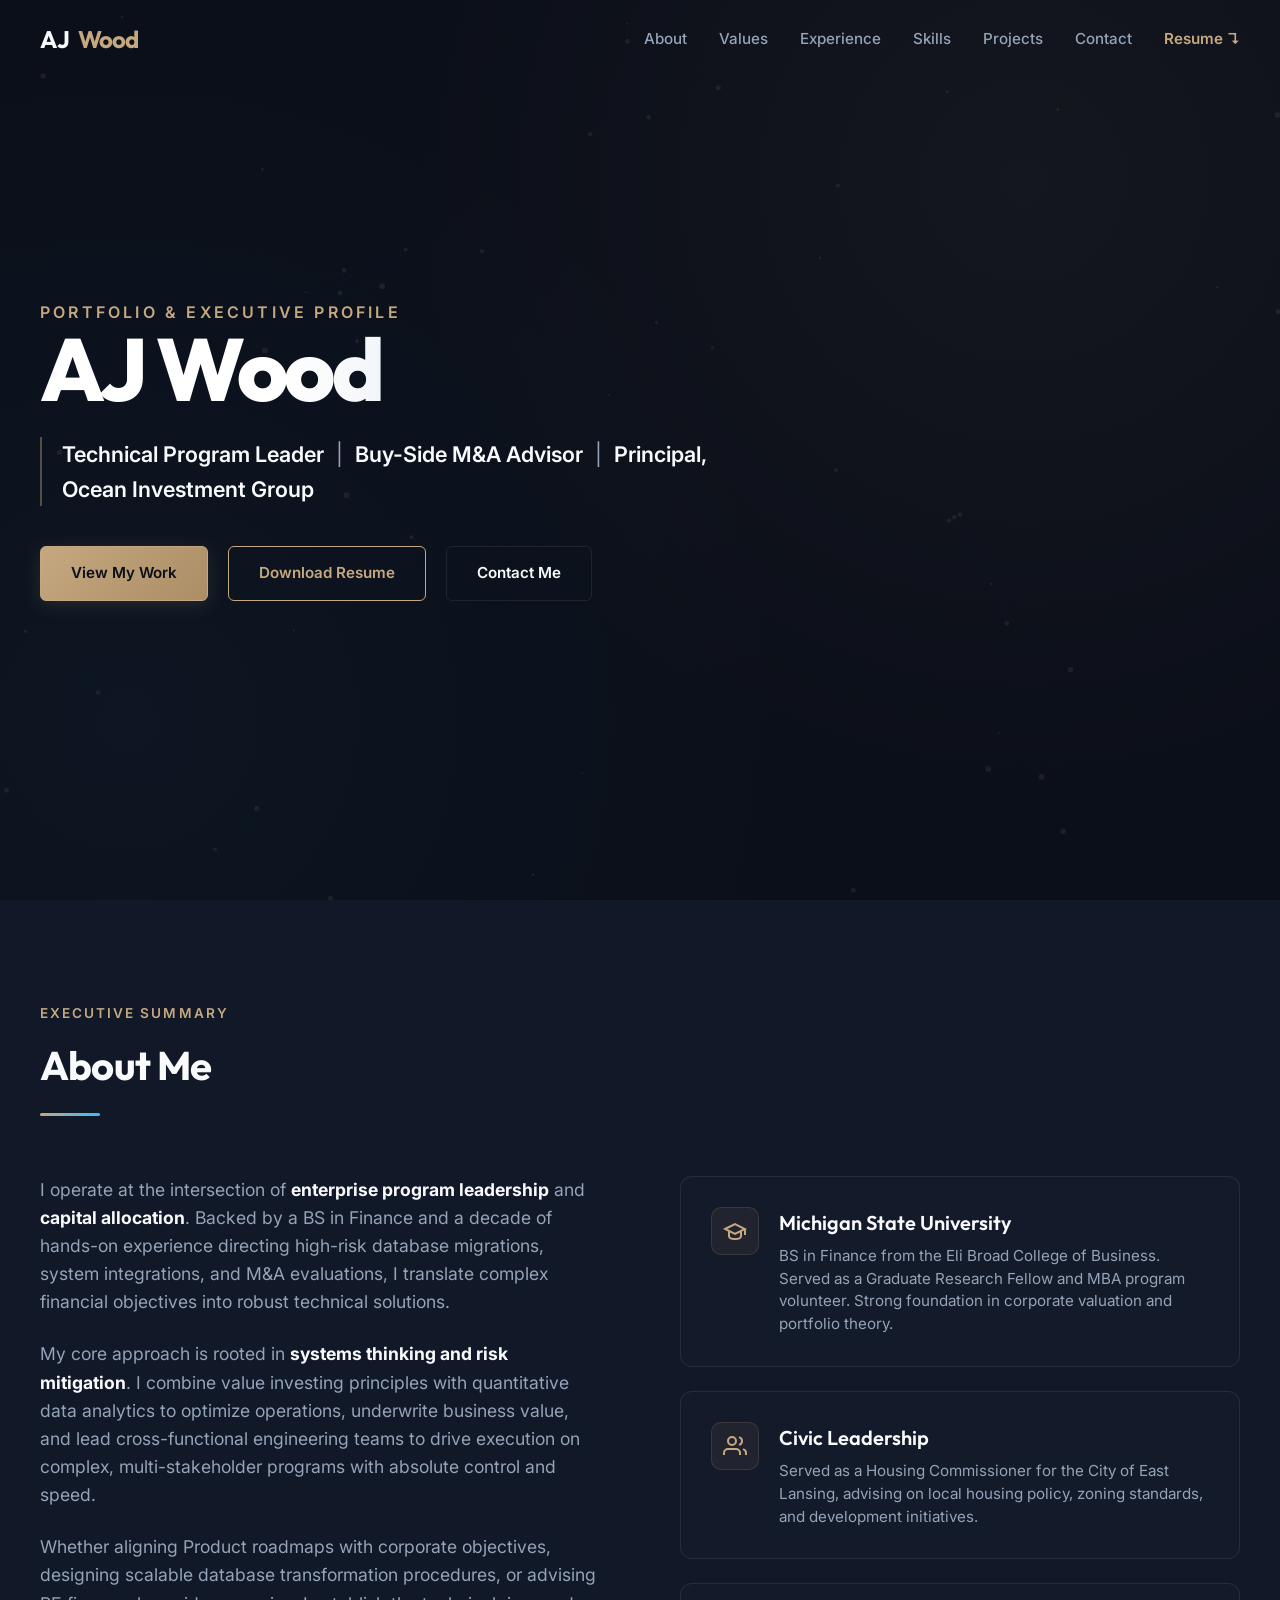
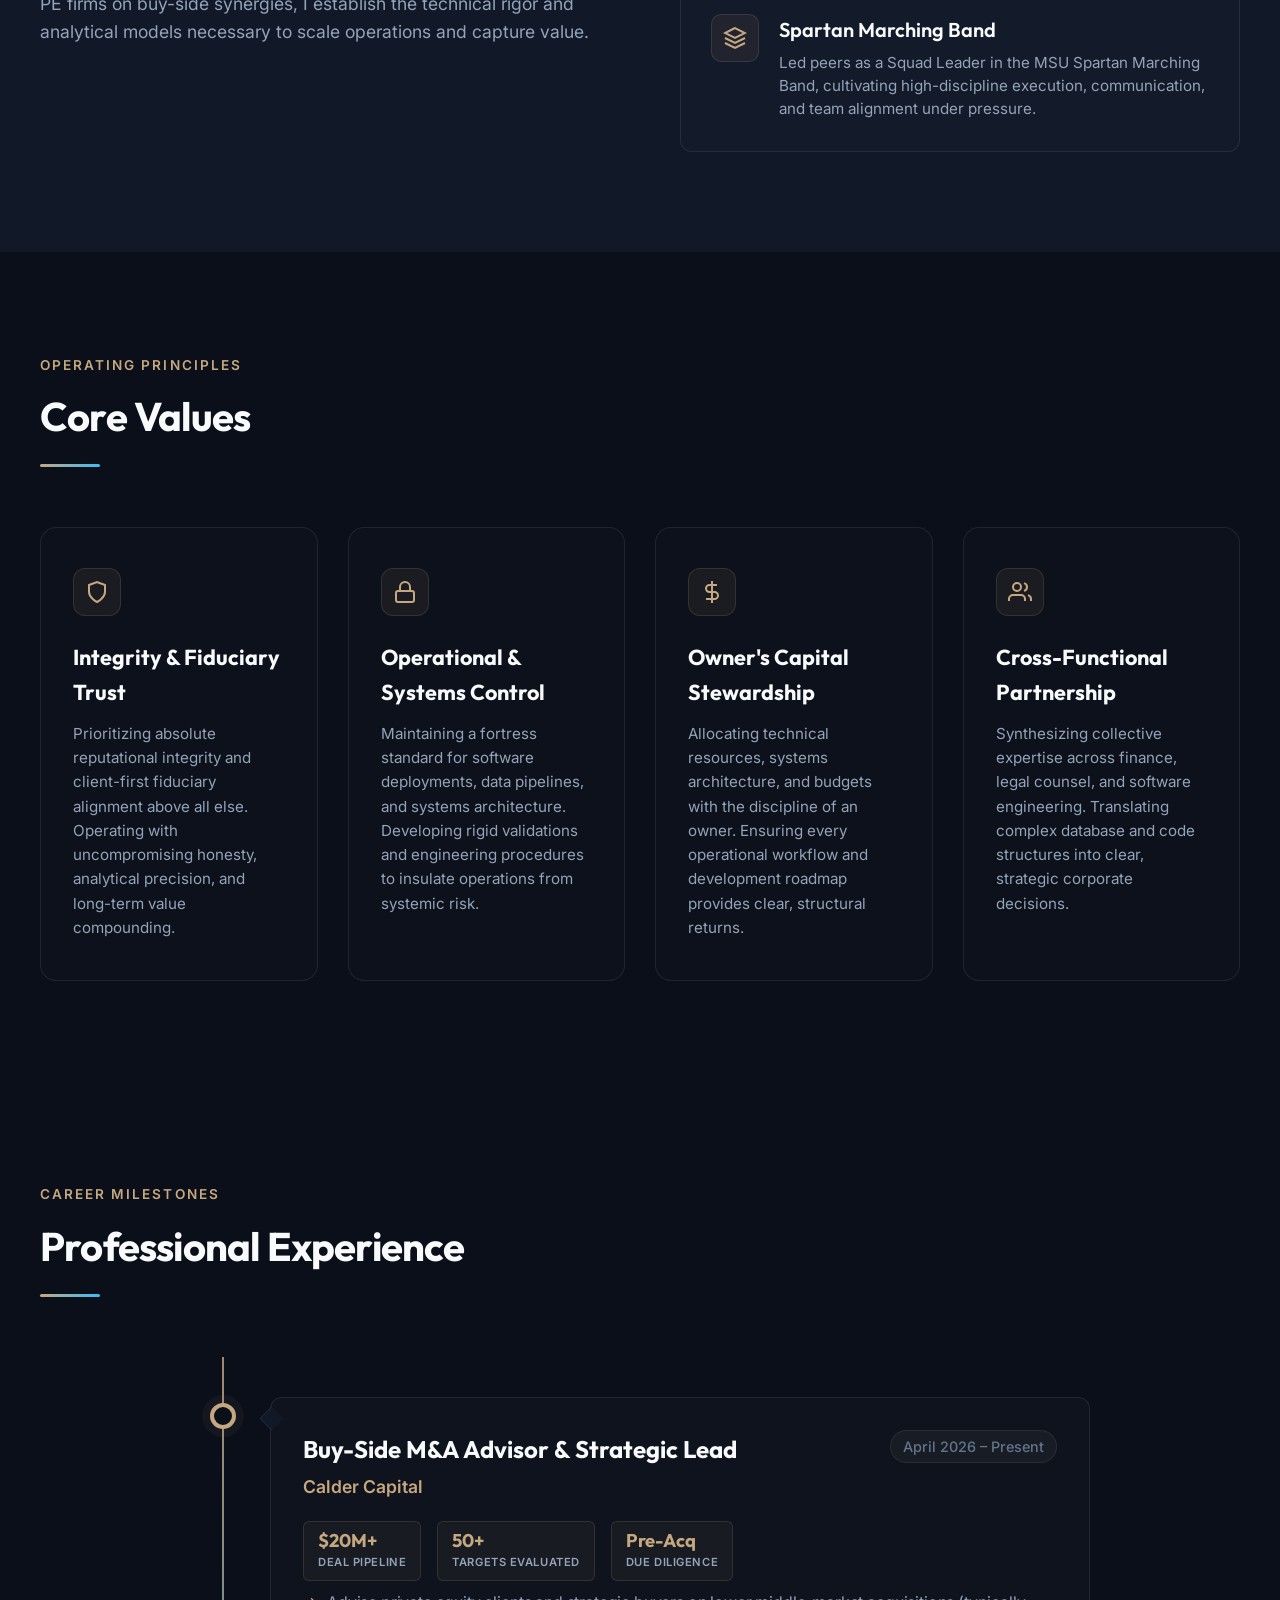
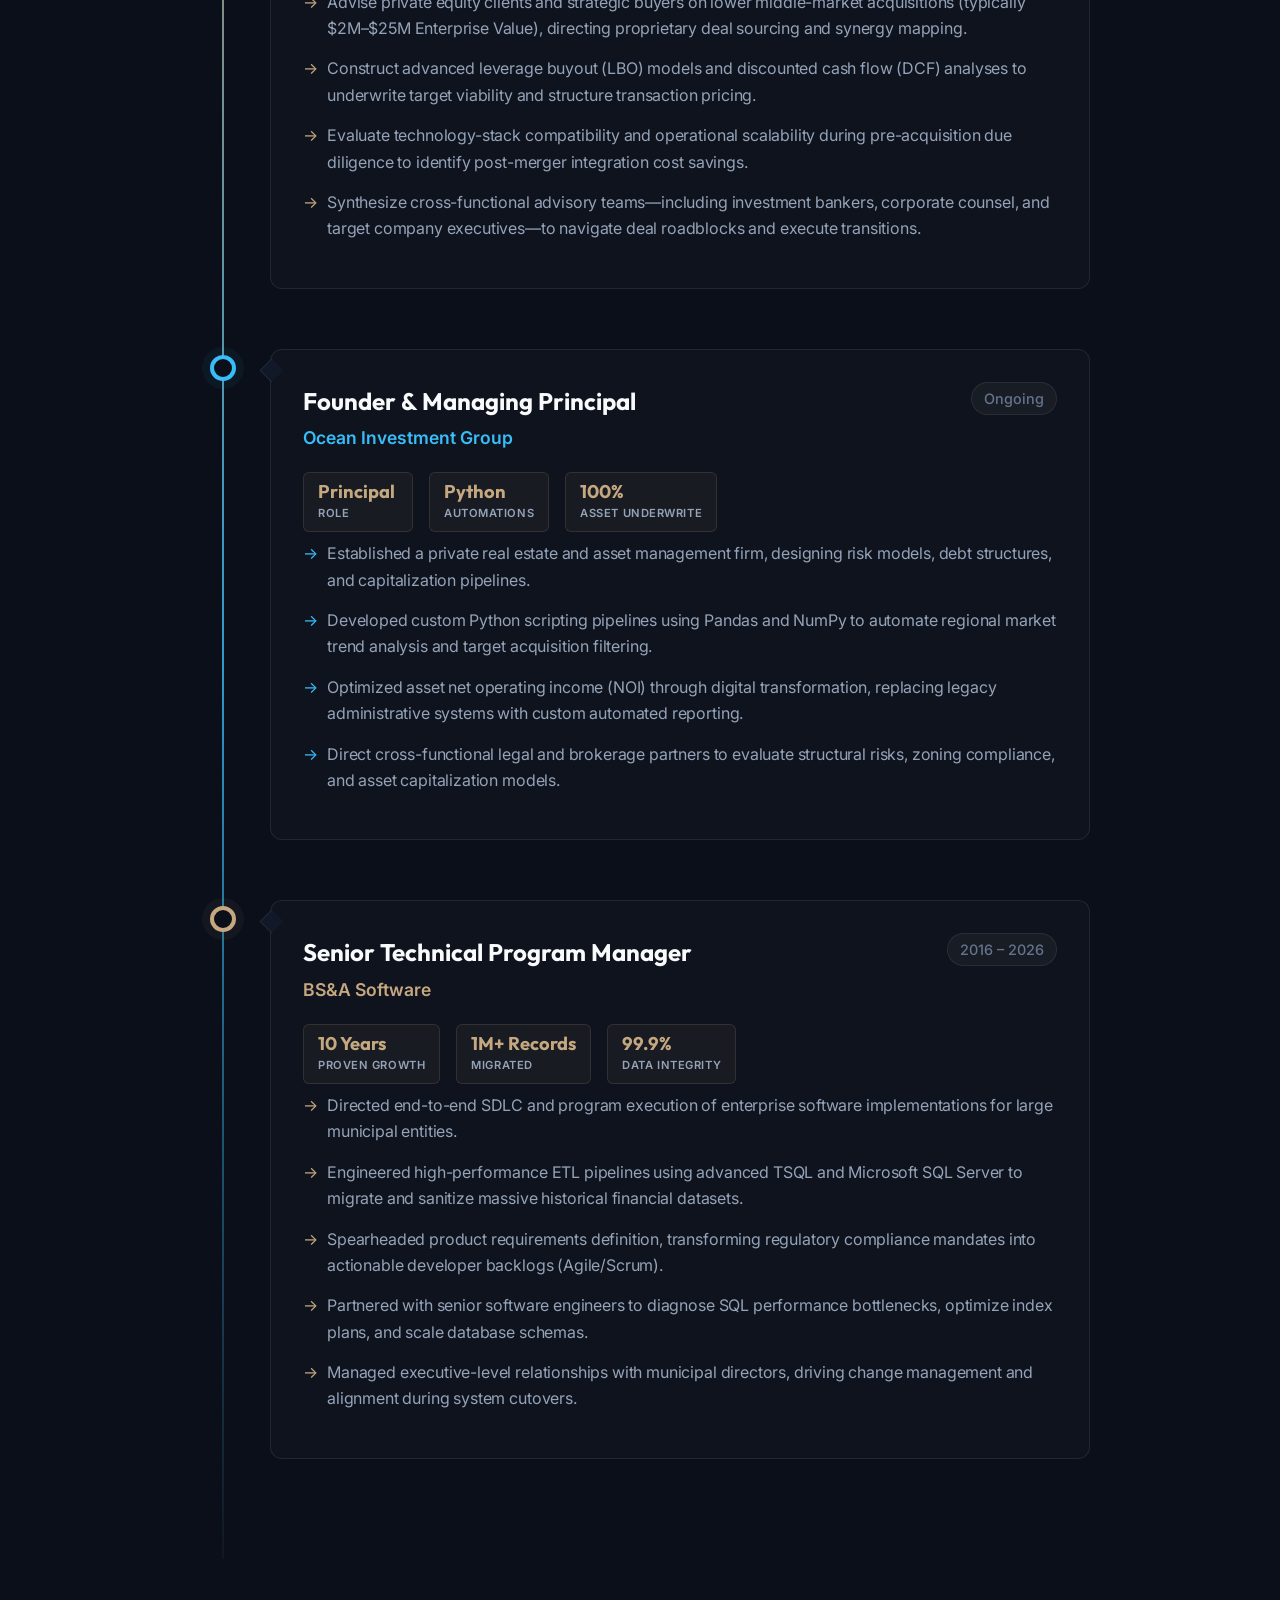
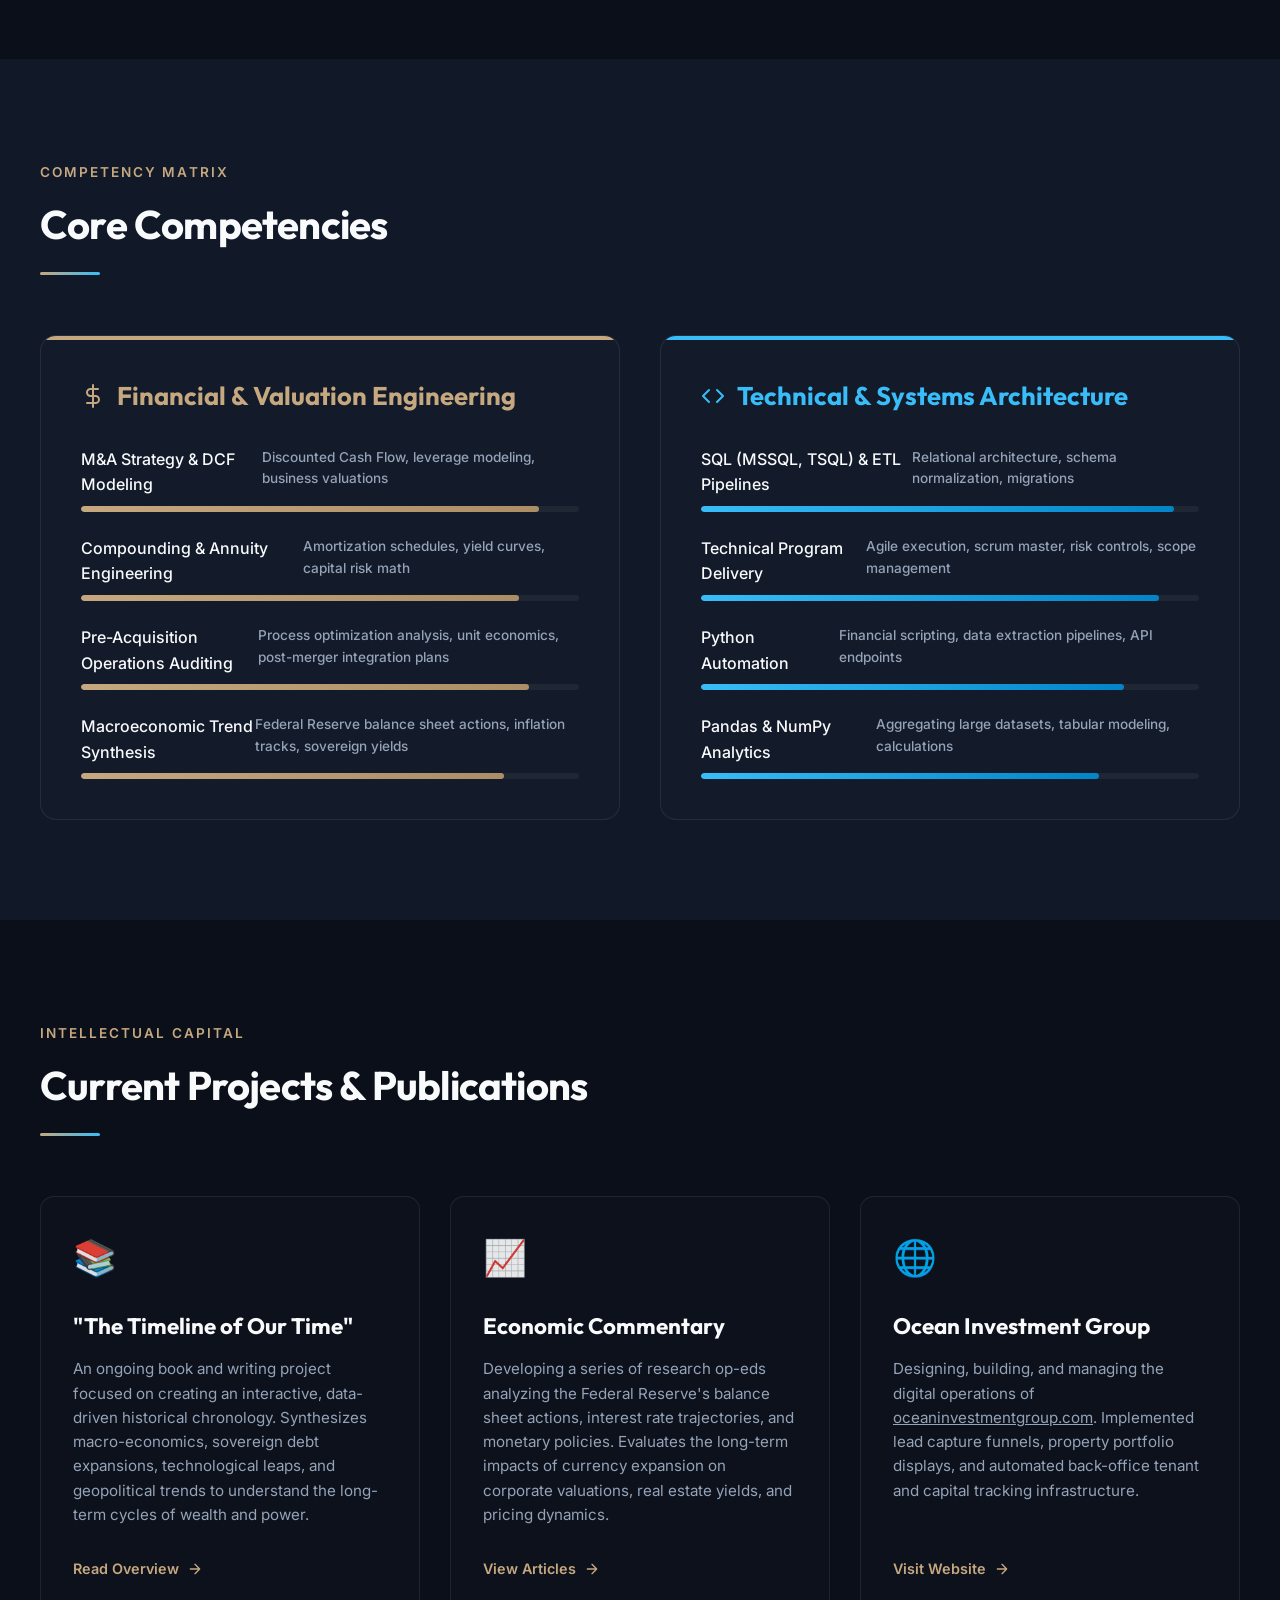
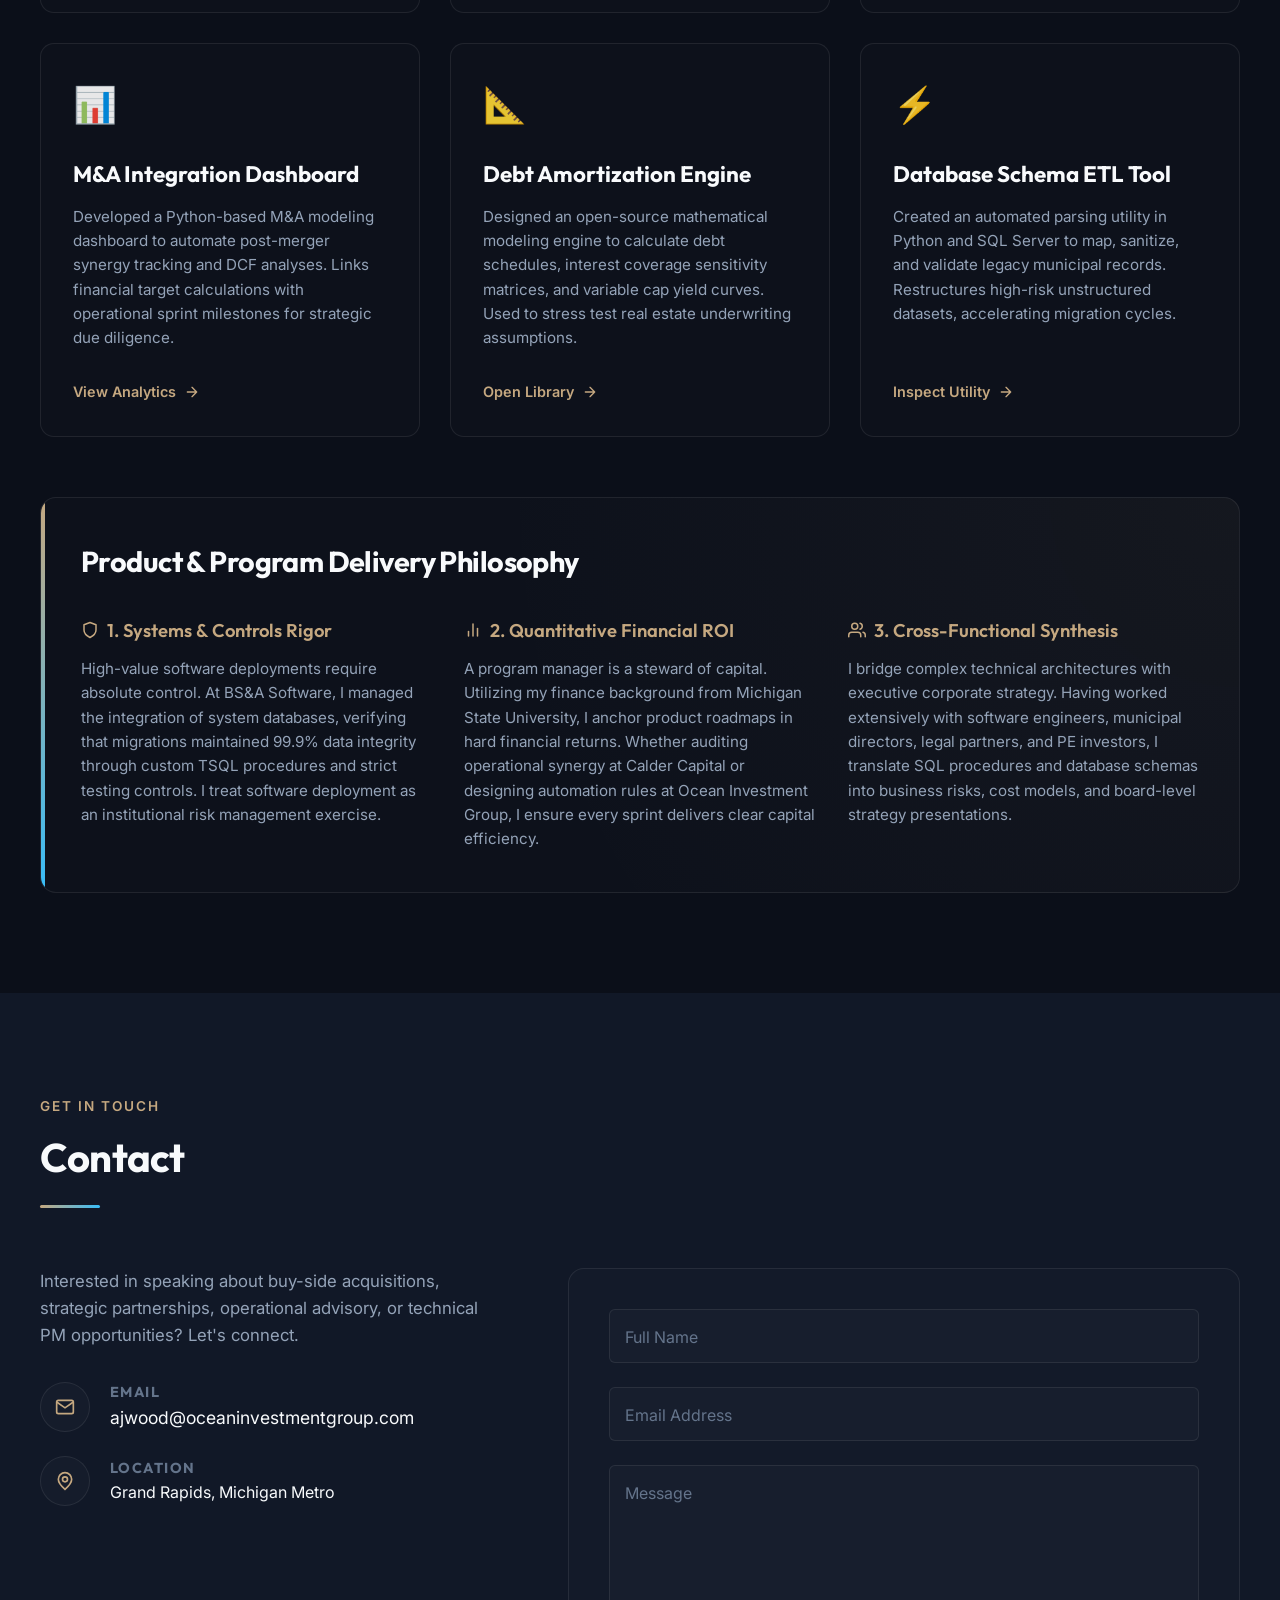
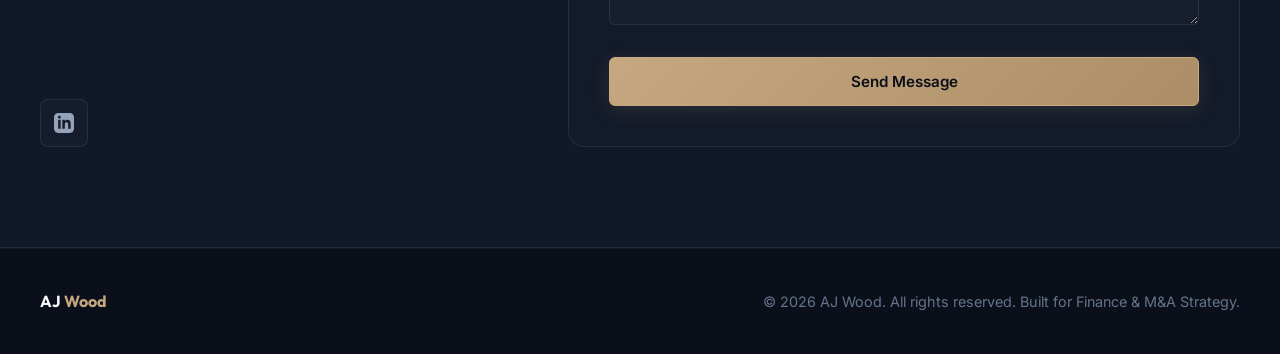
==== index.html @ 610c727d "Configure actual LinkedIn profile URL and experience details" ====
<!DOCTYPE html>
<html lang="en">
<head>
  <meta charset="UTF-8">
  <meta name="viewport" content="width=device-width, initial-scale=1.0">
  <meta name="description" content="AJ Wood - Buy-Side M&A Advisor, Principal at Ocean Investment Group, and Senior Technical Program Manager. Specializing in financial strategy, value investing, operational scaling, and technical implementation.">
  <meta name="keywords" content="AJ Wood, M&A Advisor, Calder Capital, Ocean Investment Group, BS&A Software, Senior Technical Program Manager, Finance, Python, SQL, Michigan State University, Eli Broad College of Business">
  <meta name="author" content="AJ Wood">
  <meta property="og:title" content="AJ Wood | M&A Advisor & Senior Technical Program Manager">
  <meta property="og:description" content="Portfolio of AJ Wood. Bridging the gap between financial strategy and technical implementation.">
  <meta property="og:type" content="website">
  
  <title>AJ Wood | M&A Advisor & Senior Technical Program Manager</title>
  
  <!-- Favicon -->
  <link rel="icon" href="assets/logo.png" type="image/png">
  
  <!-- CSS Stylesheet -->
  <link rel="stylesheet" href="styles.css">
</head>
<body>

  <!-- Sticky Header Navigation -->
  <header id="header">
    <a href="#hero" class="logo" id="nav-logo">AJ <span>Wood</span></a>
    
    <button class="mobile-nav-toggle" id="mobile-toggle" aria-label="Toggle navigation menu">
      <span class="hamburger"></span>
    </button>
    
    <nav id="nav-menu">
      <a href="#about" class="nav-link" id="link-about">About</a>
      <a href="#values" class="nav-link" id="link-values">Values</a>
      <a href="#experience" class="nav-link" id="link-experience">Experience</a>
      <a href="#skills" class="nav-link" id="link-skills">Skills</a>
      <a href="#projects" class="nav-link" id="link-projects">Projects</a>
      <a href="#contact" class="nav-link" id="link-contact">Contact</a>
      <a href="assets/AJ_Wood_Resume.pdf" download class="nav-link" id="link-resume" style="color: var(--color-accent); font-weight: 600;">Resume ↴</a>
    </nav>
  </header>

  <!-- Hero Section -->
  <section id="hero" class="hero">
    <div class="hero-canvas" id="particles-canvas-container">
      <canvas id="particles-canvas"></canvas>
    </div>
    
    <div class="container">
      <div class="hero-content">
        <span class="hero-pretitle">Portfolio & Executive Profile</span>
        <h1 class="hero-title">AJ Wood</h1>
        <p class="hero-subtitle">
          <span>Technical Program Leader</span> &nbsp;|&nbsp; 
          <span>Buy-Side M&A Advisor</span> &nbsp;|&nbsp; 
          <span>Principal, Ocean Investment Group</span>
        </p>
        <div class="hero-buttons">
          <a href="#experience" class="btn btn-primary" id="btn-hero-work">View My Work</a>
          <a href="assets/AJ_Wood_Resume.pdf" download class="btn btn-secondary" id="btn-hero-resume" style="border-color: var(--color-accent); color: var(--color-accent);">Download Resume</a>
          <a href="#contact" class="btn btn-secondary" id="btn-hero-contact">Contact Me</a>
        </div>
      </div>
    </div>
  </section>

  <!-- About Me Section -->
  <section id="about" class="about">
    <div class="container">
      <div class="section-header">
        <span class="section-tag">Executive Summary</span>
        <h2 class="section-title">About Me</h2>
      </div>
      
      <div class="about-grid">
        <div class="about-narrative">
          <p>
            I operate at the intersection of <strong>enterprise program leadership</strong> and <strong>capital allocation</strong>. Backed by a BS in Finance and a decade of hands-on experience directing high-risk database migrations, system integrations, and M&A evaluations, I translate complex financial objectives into robust technical solutions.
          </p>
          <p>
            My core approach is rooted in <strong>systems thinking and risk mitigation</strong>. I combine value investing principles with quantitative data analytics to optimize operations, underwrite business value, and lead cross-functional engineering teams to drive execution on complex, multi-stakeholder programs with absolute control and speed.
          </p>
          <p>
            Whether aligning Product roadmaps with corporate objectives, designing scalable database transformation procedures, or advising PE firms on buy-side synergies, I establish the technical rigor and analytical models necessary to scale operations and capture value.
          </p>
        </div>
        
        <div class="about-highlights">
          <!-- Highlight 1 -->
          <div class="highlight-card">
            <div class="highlight-icon">
              <svg xmlns="http://www.w3.org/2000/svg" viewBox="0 0 24 24" width="24" height="24" fill="none" stroke="currentColor" stroke-width="2"><path d="M22 10v6M2 10l10-5 10 5-10 5z"/><path d="M6 12v5c0 2 2.5 3 6 3s6-1 6-3v-5"/></svg>
            </div>
            <div class="highlight-info">
              <h3>Michigan State University</h3>
              <p>BS in Finance from the Eli Broad College of Business. Served as a Graduate Research Fellow and MBA program volunteer. Strong foundation in corporate valuation and portfolio theory.</p>
            </div>
          </div>
          
          <!-- Highlight 2 -->
          <div class="highlight-card">
            <div class="highlight-icon">
              <svg xmlns="http://www.w3.org/2000/svg" viewBox="0 0 24 24" width="24" height="24" fill="none" stroke="currentColor" stroke-width="2"><path d="M17 21v-2a4 4 0 0 0-4-4H5a4 4 0 0 0-4 4v2"/><circle cx="9" cy="7" r="4"/><path d="M23 21v-2a4 4 0 0 0-3-3.87"/><path d="M16 3.13a4 4 0 0 1 0 7.75"/></svg>
            </div>
            <div class="highlight-info">
              <h3>Civic Leadership</h3>
              <p>Served as a Housing Commissioner for the City of East Lansing, advising on local housing policy, zoning standards, and development initiatives.</p>
            </div>
          </div>
          
          <!-- Highlight 3 -->
          <div class="highlight-card">
            <div class="highlight-icon">
              <svg xmlns="http://www.w3.org/2000/svg" viewBox="0 0 24 24" width="24" height="24" fill="none" stroke="currentColor" stroke-width="2"><path d="M12 2L2 7l10 5 10-5-10-5zM2 17l10 5 10-5M2 12l10 5 10-5"/></svg>
            </div>
            <div class="highlight-info">
              <h3>Spartan Marching Band</h3>
              <p>Led peers as a Squad Leader in the MSU Spartan Marching Band, cultivating high-discipline execution, communication, and team alignment under pressure.</p>
            </div>
          </div>
        </div>
      </div>
    </div>
  </section>

  <!-- Core Values Section -->
  <section id="values" class="values">
    <div class="container">
      <div class="section-header">
        <span class="section-tag">Operating Principles</span>
        <h2 class="section-title">Core Values</h2>
      </div>
      
      <div class="values-grid-container">
        <!-- Value 1: Integrity & Fiduciary Trust -->
        <div class="value-card-large">
          <div class="value-icon">
            <svg xmlns="http://www.w3.org/2000/svg" viewBox="0 0 24 24" width="24" height="24" fill="none" stroke="currentColor" stroke-width="2"><path d="M12 22s8-4 8-10V5l-8-3-8 3v7c0 6 8 10 8 10z"/></svg>
          </div>
          <h3>Integrity & Fiduciary Trust</h3>
          <p>Prioritizing absolute reputational integrity and client-first fiduciary alignment above all else. Operating with uncompromising honesty, analytical precision, and long-term value compounding.</p>
        </div>
        
        <!-- Value 2: Operational & Systems Control -->
        <div class="value-card-large">
          <div class="value-icon">
            <svg xmlns="http://www.w3.org/2000/svg" viewBox="0 0 24 24" width="24" height="24" fill="none" stroke="currentColor" stroke-width="2"><rect x="3" y="11" width="18" height="11" rx="2" ry="2"/><path d="M7 11V7a5 5 0 0 1 10 0v4"/></svg>
          </div>
          <h3>Operational & Systems Control</h3>
          <p>Maintaining a fortress standard for software deployments, data pipelines, and systems architecture. Developing rigid validations and engineering procedures to insulate operations from systemic risk.</p>
        </div>
        
        <!-- Value 3: Owner's Capital Stewardship -->
        <div class="value-card-large">
          <div class="value-icon">
            <svg xmlns="http://www.w3.org/2000/svg" viewBox="0 0 24 24" width="24" height="24" fill="none" stroke="currentColor" stroke-width="2"><line x1="12" y1="1" x2="12" y2="23"></line><path d="M17 5H9.5a3.5 3.5 0 0 0 0 7h5a3.5 3.5 0 0 1 0 7H6"/></svg>
          </div>
          <h3>Owner's Capital Stewardship</h3>
          <p>Allocating technical resources, systems architecture, and budgets with the discipline of an owner. Ensuring every operational workflow and development roadmap provides clear, structural returns.</p>
        </div>
        
        <!-- Value 4: Cross-Functional Partnership -->
        <div class="value-card-large">
          <div class="value-icon">
            <svg xmlns="http://www.w3.org/2000/svg" viewBox="0 0 24 24" width="24" height="24" fill="none" stroke="currentColor" stroke-width="2"><path d="M17 21v-2a4 4 0 0 0-4-4H5a4 4 0 0 0-4 4v2"/><circle cx="9" cy="7" r="4"/><path d="M23 21v-2a4 4 0 0 0-3-3.87"/><path d="M16 3.13a4 4 0 0 1 0 7.75"/></svg>
          </div>
          <h3>Cross-Functional Partnership</h3>
          <p>Synthesizing collective expertise across finance, legal counsel, and software engineering. Translating complex database and code structures into clear, strategic corporate decisions.</p>
        </div>
      </div>
    </div>
  </section>

  <!-- Experience Section -->
  <section id="experience" class="experience">
    <div class="container">
      <div class="section-header">
        <span class="section-tag">Career Milestones</span>
        <h2 class="section-title">Professional Experience</h2>
      </div>
      
      <div class="timeline">
        <!-- Experience 1 -->
        <div class="timeline-item">
          <div class="timeline-marker"></div>
          <div class="timeline-content">
            <div class="timeline-header">
              <div>
                <h3 class="timeline-title">Buy-Side M&A Advisor & Strategic Lead</h3>
                <div class="timeline-company">Calder Capital</div>
              </div>
              <span class="timeline-date">April 2026 – Present</span>
            </div>
            <div class="timeline-body">
              <div class="kpi-container">
                <div class="kpi-badge">
                  <span class="kpi-val">$20M+</span>
                  <span class="kpi-lbl">Deal Pipeline</span>
                </div>
                <div class="kpi-badge">
                  <span class="kpi-val">50+</span>
                  <span class="kpi-lbl">Targets Evaluated</span>
                </div>
                <div class="kpi-badge">
                  <span class="kpi-val">Pre-Acq</span>
                  <span class="kpi-lbl">Due Diligence</span>
                </div>
              </div>
              <ul>
                <li>Advise private equity clients and strategic buyers on lower middle-market acquisitions (typically $2M–$25M Enterprise Value), directing proprietary deal sourcing and synergy mapping.</li>
                <li>Construct advanced leverage buyout (LBO) models and discounted cash flow (DCF) analyses to underwrite target viability and structure transaction pricing.</li>
                <li>Evaluate technology-stack compatibility and operational scalability during pre-acquisition due diligence to identify post-merger integration cost savings.</li>
                <li>Synthesize cross-functional advisory teams—including investment bankers, corporate counsel, and target company executives—to navigate deal roadblocks and execute transitions.</li>
              </ul>
            </div>
          </div>
        </div>
        
        <!-- Experience 2 -->
        <div class="timeline-item">
          <div class="timeline-marker"></div>
          <div class="timeline-content">
            <div class="timeline-header">
              <div>
                <h3 class="timeline-title">Founder & Managing Principal</h3>
                <div class="timeline-company">Ocean Investment Group</div>
              </div>
              <span class="timeline-date">Ongoing</span>
            </div>
            <div class="timeline-body">
              <div class="kpi-container">
                <div class="kpi-badge">
                  <span class="kpi-val">Principal</span>
                  <span class="kpi-lbl">Role</span>
                </div>
                <div class="kpi-badge">
                  <span class="kpi-val">Python</span>
                  <span class="kpi-lbl">Automations</span>
                </div>
                <div class="kpi-badge">
                  <span class="kpi-val">100%</span>
                  <span class="kpi-lbl">Asset Underwrite</span>
                </div>
              </div>
              <ul>
                <li>Established a private real estate and asset management firm, designing risk models, debt structures, and capitalization pipelines.</li>
                <li>Developed custom Python scripting pipelines using Pandas and NumPy to automate regional market trend analysis and target acquisition filtering.</li>
                <li>Optimized asset net operating income (NOI) through digital transformation, replacing legacy administrative systems with custom automated reporting.</li>
                <li>Direct cross-functional legal and brokerage partners to evaluate structural risks, zoning compliance, and asset capitalization models.</li>
              </ul>
            </div>
          </div>
        </div>
        
        <!-- Experience 3 -->
        <div class="timeline-item">
          <div class="timeline-marker"></div>
          <div class="timeline-content">
            <div class="timeline-header">
              <div>
                <h3 class="timeline-title">Senior Technical Program Manager</h3>
                <div class="timeline-company">BS&A Software</div>
              </div>
              <span class="timeline-date">2016 – 2026</span>
            </div>
            <div class="timeline-body">
              <div class="kpi-container">
                <div class="kpi-badge">
                  <span class="kpi-val">10 Years</span>
                  <span class="kpi-lbl">Proven Growth</span>
                </div>
                <div class="kpi-badge">
                  <span class="kpi-val">1M+ Records</span>
                  <span class="kpi-lbl">Migrated</span>
                </div>
                <div class="kpi-badge">
                  <span class="kpi-val">99.9%</span>
                  <span class="kpi-lbl">Data Integrity</span>
                </div>
              </div>
              <ul>
                <li>Directed end-to-end SDLC and program execution of enterprise software implementations for large municipal entities.</li>
                <li>Engineered high-performance ETL pipelines using advanced TSQL and Microsoft SQL Server to migrate and sanitize massive historical financial datasets.</li>
                <li>Spearheaded product requirements definition, transforming regulatory compliance mandates into actionable developer backlogs (Agile/Scrum).</li>
                <li>Partnered with senior software engineers to diagnose SQL performance bottlenecks, optimize index plans, and scale database schemas.</li>
                <li>Managed executive-level relationships with municipal directors, driving change management and alignment during system cutovers.</li>
              </ul>
            </div>
          </div>
        </div>
      </div>
    </div>
  </section>

  <!-- Skills Section -->
  <section id="skills" class="skills">
    <div class="container">
      <div class="section-header">
        <span class="section-tag">Competency Matrix</span>
        <h2 class="section-title">Core Competencies</h2>
      </div>
      
      <div class="skills-grid">
        <!-- Category 1: Financial & Valuation Engineering -->
        <div class="skills-category finance">
          <h3 class="skills-category-title">
            <svg xmlns="http://www.w3.org/2000/svg" width="24" height="24" viewBox="0 0 24 24" fill="none" stroke="currentColor" stroke-width="2" stroke-linecap="round" stroke-linejoin="round"><line x1="12" y1="1" x2="12" y2="23"></line><path d="M17 5H9.5a3.5 3.5 0 0 0 0 7h5a3.5 3.5 0 0 1 0 7H6"></path></svg>
            Financial & Valuation Engineering
          </h3>
          <div class="skills-list">
            <!-- Skill 1 -->
            <div class="skill-item">
              <div class="skill-info">
                <span class="skill-name">M&A Strategy & DCF Modeling</span>
                <span class="skill-desc">Discounted Cash Flow, leverage modeling, business valuations</span>
              </div>
              <div class="skill-progress-bg">
                <div class="skill-progress-bar" data-progress="92%"></div>
              </div>
            </div>
            <!-- Skill 2 -->
            <div class="skill-item">
              <div class="skill-info">
                <span class="skill-name">Compounding & Annuity Engineering</span>
                <span class="skill-desc">Amortization schedules, yield curves, capital risk math</span>
              </div>
              <div class="skill-progress-bg">
                <div class="skill-progress-bar" data-progress="88%"></div>
              </div>
            </div>
            <!-- Skill 3 -->
            <div class="skill-item">
              <div class="skill-info">
                <span class="skill-name">Pre-Acquisition Operations Auditing</span>
                <span class="skill-desc">Process optimization analysis, unit economics, post-merger integration plans</span>
              </div>
              <div class="skill-progress-bg">
                <div class="skill-progress-bar" data-progress="90%"></div>
              </div>
            </div>
            <!-- Skill 4 -->
            <div class="skill-item">
              <div class="skill-info">
                <span class="skill-name">Macroeconomic Trend Synthesis</span>
                <span class="skill-desc">Federal Reserve balance sheet actions, inflation tracks, sovereign yields</span>
              </div>
              <div class="skill-progress-bg">
                <div class="skill-progress-bar" data-progress="85%"></div>
              </div>
            </div>
          </div>
        </div>
        
        <!-- Category 2: Technical & Systems Architecture -->
        <div class="skills-category tech">
          <h3 class="skills-category-title">
            <svg xmlns="http://www.w3.org/2000/svg" width="24" height="24" viewBox="0 0 24 24" fill="none" stroke="currentColor" stroke-width="2" stroke-linecap="round" stroke-linejoin="round"><polyline points="16 18 22 12 16 6"></polyline><polyline points="8 6 2 12 8 18"></polyline></svg>
            Technical & Systems Architecture
          </h3>
          <div class="skills-list">
            <!-- Skill 1 -->
            <div class="skill-item">
              <div class="skill-info">
                <span class="skill-name">SQL (MSSQL, TSQL) & ETL Pipelines</span>
                <span class="skill-desc">Relational architecture, schema normalization, migrations</span>
              </div>
              <div class="skill-progress-bg">
                <div class="skill-progress-bar" data-progress="95%"></div>
              </div>
            </div>
            <!-- Skill 2 -->
            <div class="skill-item">
              <div class="skill-info">
                <span class="skill-name">Technical Program Delivery</span>
                <span class="skill-desc">Agile execution, scrum master, risk controls, scope management</span>
              </div>
              <div class="skill-progress-bg">
                <div class="skill-progress-bar" data-progress="92%"></div>
              </div>
            </div>
            <!-- Skill 3 -->
            <div class="skill-item">
              <div class="skill-info">
                <span class="skill-name">Python Automation</span>
                <span class="skill-desc">Financial scripting, data extraction pipelines, API endpoints</span>
              </div>
              <div class="skill-progress-bg">
                <div class="skill-progress-bar" data-progress="85%"></div>
              </div>
            </div>
            <!-- Skill 4 -->
            <div class="skill-item">
              <div class="skill-info">
                <span class="skill-name">Pandas & NumPy Analytics</span>
                <span class="skill-desc">Aggregating large datasets, tabular modeling, calculations</span>
              </div>
              <div class="skill-progress-bg">
                <div class="skill-progress-bar" data-progress="80%"></div>
              </div>
            </div>
          </div>
        </div>
      </div>
    </div>
  </section>

  <!-- Projects & Publications Section -->
  <section id="projects" class="projects">
    <div class="container">
      <div class="section-header">
        <span class="section-tag">Intellectual Capital</span>
        <h2 class="section-title">Current Projects & Publications</h2>
      </div>
      
      <div class="projects-grid">
        <!-- Project 1 -->
        <div class="project-card">
          <div class="project-top">
            <span class="project-icon">📚</span>
            <h3 class="project-title">"The Timeline of Our Time"</h3>
            <p class="project-desc">
              An ongoing book and writing project focused on creating an interactive, data-driven historical chronology. Synthesizes macro-economics, sovereign debt expansions, technological leaps, and geopolitical trends to understand the long-term cycles of wealth and power.
            </p>
          </div>
          <a href="#" class="project-link" id="link-project-timeline">
            Read Overview 
            <svg xmlns="http://www.w3.org/2000/svg" viewBox="0 0 24 24"><path d="M5 12h14M12 5l7 7-7 7" stroke="currentColor" stroke-width="2" stroke-linecap="round" stroke-linejoin="round" fill="none"/></svg>
          </a>
        </div>
        
        <!-- Project 2 -->
        <div class="project-card">
          <div class="project-top">
            <span class="project-icon">📈</span>
            <h3 class="project-title">Economic Commentary</h3>
            <p class="project-desc">
              Developing a series of research op-eds analyzing the Federal Reserve's balance sheet actions, interest rate trajectories, and monetary policies. Evaluates the long-term impacts of currency expansion on corporate valuations, real estate yields, and pricing dynamics.
            </p>
          </div>
          <a href="#" class="project-link" id="link-project-economics">
            View Articles 
            <svg xmlns="http://www.w3.org/2000/svg" viewBox="0 0 24 24"><path d="M5 12h14M12 5l7 7-7 7" stroke="currentColor" stroke-width="2" stroke-linecap="round" stroke-linejoin="round" fill="none"/></svg>
          </a>
        </div>
        
        <!-- Project 3 -->
        <div class="project-card">
          <div class="project-top">
            <span class="project-icon">🌐</span>
            <h3 class="project-title">Ocean Investment Group</h3>
            <p class="project-desc">
              Designing, building, and managing the digital operations of <a href="https://oceaninvestmentgroup.com" target="_blank" style="color: inherit; text-decoration: underline;">oceaninvestmentgroup.com</a>. Implemented lead capture funnels, property portfolio displays, and automated back-office tenant and capital tracking infrastructure.
            </p>
          </div>
          <a href="https://oceaninvestmentgroup.com" target="_blank" class="project-link" id="link-project-ocean">
            Visit Website 
            <svg xmlns="http://www.w3.org/2000/svg" viewBox="0 0 24 24"><path d="M5 12h14M12 5l7 7-7 7" stroke="currentColor" stroke-width="2" stroke-linecap="round" stroke-linejoin="round" fill="none"/></svg>
          </a>
        </div>

        <!-- Project 4 -->
        <div class="project-card">
          <div class="project-top">
            <span class="project-icon">📊</span>
            <h3 class="project-title">M&A Integration Dashboard</h3>
            <p class="project-desc">
              Developed a Python-based M&A modeling dashboard to automate post-merger synergy tracking and DCF analyses. Links financial target calculations with operational sprint milestones for strategic due diligence.
            </p>
          </div>
          <a href="#" class="project-link" id="link-project-dashboard">
            View Analytics
            <svg xmlns="http://www.w3.org/2000/svg" viewBox="0 0 24 24"><path d="M5 12h14M12 5l7 7-7 7" stroke="currentColor" stroke-width="2" stroke-linecap="round" stroke-linejoin="round" fill="none"/></svg>
          </a>
        </div>
        
        <!-- Project 5 -->
        <div class="project-card">
          <div class="project-top">
            <span class="project-icon">📐</span>
            <h3 class="project-title">Debt Amortization Engine</h3>
            <p class="project-desc">
              Designed an open-source mathematical modeling engine to calculate debt schedules, interest coverage sensitivity matrices, and variable cap yield curves. Used to stress test real estate underwriting assumptions.
            </p>
          </div>
          <a href="#" class="project-link" id="link-project-amortization">
            Open Library
            <svg xmlns="http://www.w3.org/2000/svg" viewBox="0 0 24 24"><path d="M5 12h14M12 5l7 7-7 7" stroke="currentColor" stroke-width="2" stroke-linecap="round" stroke-linejoin="round" fill="none"/></svg>
          </a>
        </div>
        
        <!-- Project 6 -->
        <div class="project-card">
          <div class="project-top">
            <span class="project-icon">⚡</span>
            <h3 class="project-title">Database Schema ETL Tool</h3>
            <p class="project-desc">
              Created an automated parsing utility in Python and SQL Server to map, sanitize, and validate legacy municipal records. Restructures high-risk unstructured datasets, accelerating migration cycles.
            </p>
          </div>
          <a href="#" class="project-link" id="link-project-etl">
            Inspect Utility
            <svg xmlns="http://www.w3.org/2000/svg" viewBox="0 0 24 24"><path d="M5 12h14M12 5l7 7-7 7" stroke="currentColor" stroke-width="2" stroke-linecap="round" stroke-linejoin="round" fill="none"/></svg>
          </a>
        </div>
      </div>
      
      <!-- Product & Program Delivery Philosophy Card -->
      <div class="philosophy-card">
        <h3 class="philosophy-title">Product & Program Delivery Philosophy</h3>
        <div class="philosophy-grid">
          <!-- Item 1 -->
          <div class="philosophy-item">
            <h4>
              <svg xmlns="http://www.w3.org/2000/svg" width="18" height="18" viewBox="0 0 24 24" fill="none" stroke="currentColor" stroke-width="2" stroke-linecap="round" stroke-linejoin="round"><path d="M12 22s8-4 8-10V5l-8-3-8 3v7c0 6 8 10 8 10z"/></svg>
              1. Systems & Controls Rigor
            </h4>
            <p>
              High-value software deployments require absolute control. At BS&A Software, I managed the integration of system databases, verifying that migrations maintained 99.9% data integrity through custom TSQL procedures and strict testing controls. I treat software deployment as an institutional risk management exercise.
            </p>
          </div>
          <!-- Item 2 -->
          <div class="philosophy-item">
            <h4>
              <svg xmlns="http://www.w3.org/2000/svg" width="18" height="18" viewBox="0 0 24 24" fill="none" stroke="currentColor" stroke-width="2" stroke-linecap="round" stroke-linejoin="round"><line x1="18" y1="20" x2="18" y2="10"></line><line x1="12" y1="20" x2="12" y2="4"></line><line x1="6" y1="20" x2="6" y2="14"></line></svg>
              2. Quantitative Financial ROI
            </h4>
            <p>
              A program manager is a steward of capital. Utilizing my finance background from Michigan State University, I anchor product roadmaps in hard financial returns. Whether auditing operational synergy at Calder Capital or designing automation rules at Ocean Investment Group, I ensure every sprint delivers clear capital efficiency.
            </p>
          </div>
          <!-- Item 3 -->
          <div class="philosophy-item">
            <h4>
              <svg xmlns="http://www.w3.org/2000/svg" width="18" height="18" viewBox="0 0 24 24" fill="none" stroke="currentColor" stroke-width="2" stroke-linecap="round" stroke-linejoin="round"><path d="M17 21v-2a4 4 0 0 0-4-4H5a4 4 0 0 0-4 4v2"/><circle cx="9" cy="7" r="4"/><path d="M23 21v-2a4 4 0 0 0-3-3.87"/><path d="M16 3.13a4 4 0 0 1 0 7.75"/></svg>
              3. Cross-Functional Synthesis
            </h4>
            <p>
              I bridge complex technical architectures with executive corporate strategy. Having worked extensively with software engineers, municipal directors, legal partners, and PE investors, I translate SQL procedures and database schemas into business risks, cost models, and board-level strategy presentations.
            </p>
          </div>
        </div>
      </div>
    </div>
  </section>

  <!-- Contact Section -->
  <section id="contact" class="contact">
    <div class="container">
      <div class="section-header">
        <span class="section-tag">Get in Touch</span>
        <h2 class="section-title">Contact</h2>
      </div>
      
      <div class="contact-grid">
        <div class="contact-info">
          <div class="contact-details">
            <p class="contact-text">
              Interested in speaking about buy-side acquisitions, strategic partnerships, operational advisory, or technical PM opportunities? Let's connect.
            </p>
            
            <!-- Email -->
            <div class="contact-item">
              <div class="contact-item-icon">
                <svg xmlns="http://www.w3.org/2000/svg" viewBox="0 0 24 24" width="20" height="20" fill="none" stroke="currentColor" stroke-width="2"><path d="M4 4h16c1.1 0 2 .9 2 2v12c0 1.1-.9 2-2 2H4c-1.1 0-2-.9-2-2V6c0-1.1.9-2 2-2z"/><path d="M22 6l-10 7L2 6"/></svg>
              </div>
              <div class="contact-item-details">
                <h4>Email</h4>
                <a href="mailto:ajwood@oceaninvestmentgroup.com" id="contact-email">ajwood@oceaninvestmentgroup.com</a>
              </div>
            </div>
            
            <!-- Location -->
            <div class="contact-item">
              <div class="contact-item-icon">
                <svg xmlns="http://www.w3.org/2000/svg" viewBox="0 0 24 24" width="20" height="20" fill="none" stroke="currentColor" stroke-width="2"><path d="M12 2a8 8 0 0 0-8 8c0 5.25 8 12 8 12s8-6.75 8-12a8 8 0 0 0-8-8z"/><circle cx="12" cy="10" r="3"/></svg>
              </div>
              <div class="contact-item-details">
                <h4>Location</h4>
                <span>Grand Rapids, Michigan Metro</span>
              </div>
            </div>
          </div>
          
          <div class="contact-socials">
            <a href="https://www.linkedin.com/in/ajwood-/" target="_blank" class="social-btn" aria-label="LinkedIn Profile" id="link-linkedin">
              <svg xmlns="http://www.w3.org/2000/svg" viewBox="0 0 24 24"><path d="M19 0h-14c-2.761 0-5 2.239-5 5v14c0 2.761 2.239 5 5 5h14c2.762 0 5-2.239 5-5v-14c0-2.761-2.238-5-5-5zm-11 19h-3v-11h3v11zm-1.5-12.268c-.966 0-1.75-.779-1.75-1.75s.784-1.75 1.75-1.75 1.75.779 1.75 1.75-.784 1.75-1.75 1.75zm13.5 12.268h-3v-5.604c0-3.368-4-3.113-4 0v5.604h-3v-11h3v1.765c1.396-2.586 7-2.777 7 2.476v6.759z"/></svg>
            </a>
          </div>
        </div>
        
        <div class="contact-form-container">
          <form id="contact-form" action="#" method="POST" novalidate>
            <div class="form-group">
              <input type="text" id="form-name" name="name" class="form-input" placeholder=" " required>
              <label for="form-name" class="form-label">Full Name</label>
            </div>
            
            <div class="form-group">
              <input type="email" id="form-email" name="email" class="form-input" placeholder=" " required>
              <label for="form-email" class="form-label">Email Address</label>
            </div>
            
            <div class="form-group">
              <textarea id="form-message" name="message" class="form-textarea" placeholder=" " required></textarea>
              <label for="form-message" class="form-label">Message</label>
            </div>
            
            <button type="submit" class="btn btn-primary" style="width: 100%;" id="btn-submit">Send Message</button>
            <div id="form-feedback" class="form-status"></div>
          </form>
        </div>
      </div>
    </div>
  </section>

  <!-- Footer -->
  <footer>
    <div class="footer-content">
      <a href="#hero" class="footer-logo" id="footer-logo-link">AJ <span>Wood</span></a>
      <p class="footer-text">&copy; 2026 AJ Wood. All rights reserved. Built for Finance & M&A Strategy.</p>
    </div>
  </footer>

  <!-- Interactive Project Modal -->
  <div id="project-modal" class="modal">
    <div class="modal-content">
      <button class="modal-close" id="modal-close-btn" aria-label="Close modal">&times;</button>
      <div id="modal-body-content">
        <!-- Content injected dynamically via JS -->
      </div>
    </div>
  </div>

  <!-- JavaScript -->
  <script src="script.js"></script>
</body>
</html>
---- styles.css ----
/* 
  AJ Wood Portfolio CSS
  Theme: Professional, Structured, and Tech-Forward Minimalist
  Colors: Deep Navy, Crisp White, Slate Grey, and Premium Gold/Blue Accents
*/

@import url('https://fonts.googleapis.com/css2?family=Inter:wght@300;400;500;600;700&family=Outfit:wght@400;500;600;700;800&display=swap');

:root {
  /* Colors */
  --bg-primary: #0b0f19;
  --bg-secondary: #111827;
  --bg-tertiary: #1f2937;
  
  --color-accent: #c5a880; /* Premium Champagne Gold */
  --color-accent-rgb: 197, 168, 128;
  --color-accent-hover: #dfcbb5;
  
  --color-tech: #38bdf8; /* Tech Light Blue */
  --color-tech-rgb: 56, 189, 248;
  
  --text-primary: #f8fafc;
  --text-secondary: #94a3b8;
  --text-muted: #64748b;
  
  --border-color: rgba(255, 255, 255, 0.08);
  --border-focus: rgba(197, 168, 128, 0.4);
  
  /* Layout & Animation variables */
  --header-height: 80px;
  --transition-fast: 0.2s ease;
  --transition-normal: 0.3s cubic-bezier(0.4, 0, 0.2, 1);
  --transition-slow: 0.6s cubic-bezier(0.4, 0, 0.2, 1);
  --max-width: 1200px;
  --font-sans: 'Inter', sans-serif;
  --font-display: 'Outfit', sans-serif;
}

/* Base Styles */
* {
  box-sizing: border-box;
  margin: 0;
  padding: 0;
}

html {
  scroll-behavior: smooth;
  scroll-padding-top: var(--header-height);
  background-color: var(--bg-primary);
  color: var(--text-primary);
  font-family: var(--font-sans);
  -webkit-font-smoothing: antialiased;
}

body {
  overflow-x: hidden;
  background-color: var(--bg-primary);
  line-height: 1.6;
}

/* Custom Scrollbar */
::-webkit-scrollbar {
  width: 10px;
}

::-webkit-scrollbar-track {
  background: var(--bg-primary);
}

::-webkit-scrollbar-thumb {
  background: var(--bg-tertiary);
  border-radius: 5px;
  border: 2px solid var(--bg-primary);
}

::-webkit-scrollbar-thumb:hover {
  background: var(--color-accent);
}

/* Layout Utilities */
section {
  padding: 100px 24px;
  display: flex;
  justify-content: center;
  align-items: center;
  position: relative;
}

.container {
  width: 100%;
  max-width: var(--max-width);
  margin: 0 auto;
}

.section-header {
  margin-bottom: 60px;
  position: relative;
}

.section-tag {
  font-family: var(--font-sans);
  font-size: 0.85rem;
  font-weight: 600;
  text-transform: uppercase;
  letter-spacing: 0.15em;
  color: var(--color-accent);
  margin-bottom: 8px;
  display: inline-block;
}

.section-title {
  font-family: var(--font-display);
  font-size: 2.5rem;
  font-weight: 700;
  letter-spacing: -0.02em;
  color: var(--text-primary);
}

.section-title::after {
  content: '';
  display: block;
  width: 60px;
  height: 3px;
  background: linear-gradient(90deg, var(--color-accent), var(--color-tech));
  margin-top: 16px;
  border-radius: 2px;
}

/* Sticky Header Navigation */
header {
  position: fixed;
  top: 0;
  left: 0;
  width: 100%;
  height: var(--header-height);
  display: flex;
  align-items: center;
  justify-content: space-between;
  padding: 0 40px;
  z-index: 1000;
  transition: var(--transition-normal);
  border-bottom: 1px solid transparent;
}

header.scrolled {
  background: rgba(11, 15, 25, 0.75);
  backdrop-filter: var(--backdrop-filter);
  border-bottom: 1px solid var(--border-color);
  height: 70px;
}

.logo {
  font-family: var(--font-display);
  font-weight: 700;
  font-size: 1.5rem;
  letter-spacing: -0.03em;
  color: var(--text-primary);
  text-decoration: none;
  display: flex;
  align-items: center;
  gap: 8px;
  transition: var(--transition-fast);
}

.logo span {
  color: var(--color-accent);
}

.logo:hover {
  opacity: 0.9;
}

nav {
  display: flex;
  align-items: center;
  gap: 32px;
}

.nav-link {
  font-family: var(--font-sans);
  font-size: 0.95rem;
  font-weight: 500;
  color: var(--text-secondary);
  text-decoration: none;
  transition: var(--transition-fast);
  position: relative;
  padding: 8px 0;
}

.nav-link::after {
  content: '';
  position: absolute;
  bottom: 0;
  left: 0;
  width: 0;
  height: 2px;
  background-color: var(--color-accent);
  transition: var(--transition-fast);
}

.nav-link:hover {
  color: var(--text-primary);
}

.nav-link:hover::after,
.nav-link.active::after {
  width: 100%;
}

.nav-link.active {
  color: var(--text-primary);
}

/* Mobile Nav Toggle */
.mobile-nav-toggle {
  display: none;
  background: none;
  border: none;
  cursor: pointer;
  padding: 8px;
  z-index: 1001;
}

.hamburger {
  display: block;
  position: relative;
  width: 24px;
  height: 2px;
  background: var(--text-primary);
  transition: var(--transition-fast);
}

.hamburger::before,
.hamburger::after {
  content: '';
  position: absolute;
  width: 24px;
  height: 2px;
  background: var(--text-primary);
  transition: var(--transition-fast);
}

.hamburger::before { top: -6px; }
.hamburger::after { bottom: -6px; }

/* Open Mobile Nav State */
.mobile-nav-toggle.open .hamburger {
  background: transparent;
}
.mobile-nav-toggle.open .hamburger::before {
  transform: rotate(45deg);
  top: 0;
}
.mobile-nav-toggle.open .hamburger::after {
  transform: rotate(-45deg);
  bottom: 0;
}

/* Hero Section */
.hero {
  height: 100vh;
  min-height: 700px;
  padding: 0 24px;
  background: radial-gradient(circle at 80% 20%, rgba(197, 168, 128, 0.05) 0%, transparent 50%),
              radial-gradient(circle at 10% 80%, rgba(56, 189, 248, 0.04) 0%, transparent 50%);
  display: flex;
  align-items: center;
  overflow: hidden;
}

.hero-content {
  max-width: 800px;
  z-index: 10;
  opacity: 0;
  transform: translateY(30px);
  animation: fadeInUp var(--transition-slow) forwards;
}

.hero-pretitle {
  font-family: var(--font-sans);
  font-size: 1rem;
  font-weight: 600;
  color: var(--color-accent);
  letter-spacing: 0.2em;
  text-transform: uppercase;
  margin-bottom: 20px;
}

.hero-title {
  font-family: var(--font-display);
  font-size: 5.5rem;
  font-weight: 800;
  line-height: 1;
  letter-spacing: -0.04em;
  margin-bottom: 24px;
  background: linear-gradient(to right, #ffffff 30%, #e2e8f0 60%, rgba(var(--color-accent-rgb), 0.8) 100%);
  -webkit-background-clip: text;
  -webkit-text-fill-color: transparent;
}

.hero-subtitle {
  font-family: var(--font-sans);
  font-size: 1.35rem;
  font-weight: 400;
  color: var(--text-secondary);
  line-height: 1.6;
  margin-bottom: 40px;
  max-width: 680px;
  border-left: 2px solid rgba(var(--color-accent-rgb), 0.4);
  padding-left: 20px;
}

.hero-subtitle span {
  font-weight: 600;
  color: var(--text-primary);
}

.hero-buttons {
  display: flex;
  gap: 20px;
}

.btn {
  display: inline-flex;
  align-items: center;
  justify-content: center;
  padding: 14px 30px;
  font-family: var(--font-sans);
  font-size: 0.95rem;
  font-weight: 600;
  text-decoration: none;
  border-radius: 6px;
  transition: var(--transition-normal);
  cursor: pointer;
}

.btn-primary {
  background: linear-gradient(135deg, var(--color-accent), #ab8e65);
  color: #0b0f19;
  border: 1px solid var(--color-accent);
  box-shadow: 0 4px 20px rgba(197, 168, 128, 0.15);
}

.btn-primary:hover {
  transform: translateY(-2px);
  background: linear-gradient(135deg, var(--color-accent-hover), var(--color-accent));
  box-shadow: 0 6px 25px rgba(197, 168, 128, 0.25);
}

.btn-secondary {
  background: transparent;
  color: var(--text-primary);
  border: 1px solid var(--border-color);
  backdrop-filter: var(--backdrop-filter);
}

.btn-secondary:hover {
  background: rgba(255, 255, 255, 0.03);
  border-color: var(--text-secondary);
  transform: translateY(-2px);
}

/* Background grid animation */
.hero-canvas {
  position: absolute;
  top: 0;
  left: 0;
  width: 100%;
  height: 100%;
  z-index: 1;
  pointer-events: none;
  opacity: 0.25;
}

/* About Section */
.about {
  background-color: var(--bg-secondary);
}

.about-grid {
  display: grid;
  grid-template-columns: 1fr 1fr;
  gap: 80px;
  align-items: flex-start;
}

.about-narrative {
  font-size: 1.1rem;
  color: var(--text-secondary);
}

.about-narrative p {
  margin-bottom: 24px;
}

.about-narrative strong {
  color: var(--text-primary);
}

.highlight-box {
  background: rgba(255, 255, 255, 0.02);
  border: 1px solid var(--border-color);
  border-radius: 8px;
  padding: 24px;
  margin-top: 32px;
  position: relative;
  overflow: hidden;
}

.highlight-box::before {
  content: '';
  position: absolute;
  top: 0;
  left: 0;
  width: 4px;
  height: 100%;
  background: linear-gradient(180deg, var(--color-accent), var(--color-tech));
}

.highlight-box h4 {
  font-family: var(--font-display);
  font-size: 1.15rem;
  font-weight: 600;
  color: var(--text-primary);
  margin-bottom: 8px;
}

.about-highlights {
  display: flex;
  flex-direction: column;
  gap: 24px;
}

.highlight-card {
  background: rgba(255, 255, 255, 0.01);
  border: 1px solid var(--border-color);
  border-radius: 12px;
  padding: 30px;
  transition: var(--transition-normal);
  display: flex;
  gap: 20px;
}

.highlight-card:hover {
  background: rgba(255, 255, 255, 0.03);
  transform: translateY(-4px);
  border-color: rgba(var(--color-accent-rgb), 0.3);
  box-shadow: 0 10px 30px rgba(0, 0, 0, 0.15);
}

.highlight-icon {
  width: 48px;
  height: 48px;
  background: rgba(197, 168, 128, 0.08);
  border-radius: 10px;
  display: flex;
  align-items: center;
  justify-content: center;
  color: var(--color-accent);
  font-size: 1.5rem;
  flex-shrink: 0;
  border: 1px solid rgba(197, 168, 128, 0.15);
  transition: var(--transition-normal);
}

.highlight-card:hover .highlight-icon {
  background: var(--color-accent);
  color: #0b0f19;
}

.highlight-info h3 {
  font-family: var(--font-display);
  font-size: 1.25rem;
  font-weight: 600;
  margin-bottom: 6px;
  color: var(--text-primary);
}

.highlight-info p {
  color: var(--text-secondary);
  font-size: 0.95rem;
  line-height: 1.5;
}

/* Experience Section (Interactive Timeline) */
.experience {
  background-color: var(--bg-primary);
}

.timeline {
  position: relative;
  max-width: 900px;
  margin: 0 auto;
  padding: 40px 0;
}

.timeline::before {
  content: '';
  position: absolute;
  top: 0;
  bottom: 0;
  left: 32px;
  width: 2px;
  background: linear-gradient(180deg, 
              rgba(197, 168, 128, 0.8) 0%, 
              rgba(56, 189, 248, 0.8) 50%, 
              rgba(31, 41, 55, 0.3) 100%);
}

.timeline-item {
  position: relative;
  padding-left: 80px;
  margin-bottom: 60px;
  opacity: 0;
  transform: translateY(40px);
  transition: var(--transition-slow);
}

.timeline-item.visible {
  opacity: 1;
  transform: translateY(0);
}

.timeline-marker {
  position: absolute;
  left: 20px;
  top: 6px;
  width: 26px;
  height: 26px;
  border-radius: 50%;
  background: var(--bg-primary);
  border: 4px solid var(--color-accent);
  z-index: 10;
  transition: var(--transition-normal);
  display: flex;
  align-items: center;
  justify-content: center;
  box-shadow: 0 0 0 8px rgba(197, 168, 128, 0.05);
}

.timeline-item:nth-child(even) .timeline-marker {
  border-color: var(--color-tech);
  box-shadow: 0 0 0 8px rgba(56, 189, 248, 0.05);
}

.timeline-item:hover .timeline-marker {
  transform: scale(1.2);
  box-shadow: 0 0 0 12px rgba(var(--color-accent-rgb), 0.15);
}

.timeline-content {
  background: rgba(255, 255, 255, 0.02);
  border: 1px solid var(--border-color);
  border-radius: 12px;
  padding: 32px;
  transition: var(--transition-normal);
  position: relative;
}

.timeline-content::before {
  content: '';
  position: absolute;
  top: 12px;
  left: -8px;
  width: 16px;
  height: 16px;
  background: var(--bg-secondary);
  border-left: 1px solid var(--border-color);
  border-bottom: 1px solid var(--border-color);
  transform: rotate(45deg);
  background: #111827;
}

.timeline-content:hover {
  background: rgba(255, 255, 255, 0.04);
  border-color: rgba(255, 255, 255, 0.15);
  box-shadow: 0 15px 35px rgba(0, 0, 0, 0.25);
  transform: translateY(-2px);
}

.timeline-header {
  display: flex;
  justify-content: space-between;
  align-items: flex-start;
  margin-bottom: 18px;
  flex-wrap: wrap;
  gap: 12px;
}

.timeline-title {
  font-family: var(--font-display);
  font-size: 1.5rem;
  font-weight: 700;
  color: var(--text-primary);
}

.timeline-company {
  font-size: 1.1rem;
  font-weight: 600;
  color: var(--color-accent);
  margin-top: 4px;
}

.timeline-item:nth-child(even) .timeline-company {
  color: var(--color-tech);
}

.timeline-date {
  font-family: var(--font-sans);
  font-size: 0.9rem;
  font-weight: 500;
  color: var(--text-muted);
  background: rgba(255, 255, 255, 0.04);
  padding: 4px 12px;
  border-radius: 20px;
  border: 1px solid var(--border-color);
}

.timeline-body {
  color: var(--text-secondary);
}

.timeline-body ul {
  list-style-type: none;
  padding-left: 0;
}

.timeline-body li {
  margin-bottom: 14px;
  position: relative;
  padding-left: 24px;
  line-height: 1.65;
  letter-spacing: -0.01em;
}

.timeline-body li::before {
  content: '→';
  position: absolute;
  left: 0;
  color: var(--color-accent);
}

.timeline-item:nth-child(even) .timeline-body li::before {
  content: '→';
  color: var(--color-tech);
}

/* Skills Section */
.skills {
  background-color: var(--bg-secondary);
}

.skills-grid {
  display: grid;
  grid-template-columns: 1fr 1fr;
  gap: 40px;
}

.skills-category {
  background: rgba(255, 255, 255, 0.01);
  border: 1px solid var(--border-color);
  border-radius: 16px;
  padding: 40px;
  position: relative;
  overflow: hidden;
  transition: var(--transition-normal);
}

.skills-category:hover {
  background: rgba(255, 255, 255, 0.02);
  border-color: rgba(255, 255, 255, 0.15);
}

.skills-category::before {
  content: '';
  position: absolute;
  top: 0;
  left: 0;
  width: 100%;
  height: 4px;
}

.skills-category.finance::before {
  background: var(--color-accent);
}

.skills-category.tech::before {
  background: var(--color-tech);
}

.skills-category-title {
  font-family: var(--font-display);
  font-size: 1.6rem;
  font-weight: 700;
  margin-bottom: 30px;
  display: flex;
  align-items: center;
  gap: 12px;
}

.skills-category.finance .skills-category-title {
  color: var(--color-accent);
}

.skills-category.tech .skills-category-title {
  color: var(--color-tech);
}

.skills-list {
  display: flex;
  flex-direction: column;
  gap: 24px;
}

.skill-item {
  display: flex;
  flex-direction: column;
  gap: 8px;
}

.skill-info {
  display: flex;
  justify-content: space-between;
  font-size: 1rem;
  font-weight: 500;
}

.skill-name {
  color: var(--text-primary);
}

.skill-desc {
  font-size: 0.85rem;
  color: var(--text-secondary);
}

.skill-progress-bg {
  width: 100%;
  height: 6px;
  background: rgba(255, 255, 255, 0.05);
  border-radius: 3px;
  overflow: hidden;
}

.skill-progress-bar {
  height: 100%;
  border-radius: 3px;
  width: 0;
  transition: width 1.5s cubic-bezier(0.1, 0.8, 0.2, 1);
}

.skills-category.finance .skill-progress-bar {
  background: linear-gradient(90deg, var(--color-accent), #ab8e65);
}

.skills-category.tech .skill-progress-bar {
  background: linear-gradient(90deg, var(--color-tech), #0284c7);
}

/* Projects & Publications Section */
.projects {
  background-color: var(--bg-primary);
}

.projects-grid {
  display: grid;
  grid-template-columns: repeat(3, 1fr);
  gap: 30px;
}

.project-card {
  background: rgba(255, 255, 255, 0.01);
  border: 1px solid var(--border-color);
  border-radius: 14px;
  padding: 32px;
  display: flex;
  flex-direction: column;
  justify-content: space-between;
  transition: var(--transition-normal);
  position: relative;
  overflow: hidden;
}

.project-card::after {
  content: '';
  position: absolute;
  bottom: 0;
  left: 0;
  width: 100%;
  height: 3px;
  background: transparent;
  transition: var(--transition-fast);
}

.project-card:hover {
  background: rgba(255, 255, 255, 0.03);
  transform: translateY(-8px);
  border-color: rgba(255, 255, 255, 0.15);
  box-shadow: 0 20px 40px rgba(0, 0, 0, 0.3);
}

.project-card:hover::after {
  background: linear-gradient(90deg, var(--color-accent), var(--color-tech));
}

.project-top {
  margin-bottom: 30px;
}

.project-icon {
  font-size: 2.2rem;
  margin-bottom: 24px;
  display: inline-block;
  opacity: 0.9;
}

.project-title {
  font-family: var(--font-display);
  font-size: 1.4rem;
  font-weight: 700;
  color: var(--text-primary);
  margin-bottom: 12px;
}

.project-desc {
  font-size: 0.95rem;
  color: var(--text-secondary);
  line-height: 1.6;
}

.project-link {
  display: flex;
  align-items: center;
  gap: 8px;
  font-family: var(--font-sans);
  font-size: 0.9rem;
  font-weight: 600;
  color: var(--color-accent);
  text-decoration: none;
  transition: var(--transition-fast);
  margin-top: auto;
}

.project-link svg {
  width: 16px;
  height: 16px;
  fill: currentColor;
  transition: var(--transition-fast);
}

.project-link:hover {
  color: var(--text-primary);
}

.project-link:hover svg {
  transform: translateX(4px);
}

/* Contact Section */
.contact {
  background-color: var(--bg-secondary);
  border-bottom: 1px solid var(--border-color);
}

.contact-grid {
  display: grid;
  grid-template-columns: 2fr 3fr;
  gap: 80px;
}

.contact-info {
  display: flex;
  flex-direction: column;
  justify-content: space-between;
}

.contact-details {
  margin-bottom: 40px;
}

.contact-text {
  font-size: 1.05rem;
  color: var(--text-secondary);
  margin-bottom: 32px;
}

.contact-item {
  display: flex;
  align-items: center;
  gap: 20px;
  margin-bottom: 24px;
}

.contact-item-icon {
  width: 50px;
  height: 50px;
  background: rgba(255, 255, 255, 0.02);
  border: 1px solid var(--border-color);
  border-radius: 50%;
  display: flex;
  align-items: center;
  justify-content: center;
  color: var(--color-accent);
  font-size: 1.2rem;
  transition: var(--transition-fast);
}

.contact-item:hover .contact-item-icon {
  border-color: var(--color-accent);
  background: rgba(197, 168, 128, 0.05);
}

.contact-item-details h4 {
  font-family: var(--font-display);
  font-size: 0.9rem;
  text-transform: uppercase;
  letter-spacing: 0.1em;
  color: var(--text-muted);
}

.contact-item-details a {
  font-size: 1.1rem;
  color: var(--text-primary);
  text-decoration: none;
  transition: var(--transition-fast);
}

.contact-item-details a:hover {
  color: var(--color-accent);
}

.contact-socials {
  display: flex;
  gap: 16px;
}

.social-btn {
  width: 48px;
  height: 48px;
  background: rgba(255, 255, 255, 0.02);
  border: 1px solid var(--border-color);
  border-radius: 8px;
  display: flex;
  align-items: center;
  justify-content: center;
  color: var(--text-secondary);
  text-decoration: none;
  transition: var(--transition-normal);
}

.social-btn svg {
  width: 20px;
  height: 20px;
  fill: currentColor;
}

.social-btn:hover {
  background: rgba(197, 168, 128, 0.08);
  border-color: var(--color-accent);
  color: var(--color-accent);
  transform: translateY(-3px);
}

/* Contact Form */
.contact-form-container {
  background: rgba(255, 255, 255, 0.01);
  border: 1px solid var(--border-color);
  border-radius: 16px;
  padding: 40px;
}

.form-group {
  margin-bottom: 24px;
  position: relative;
}

.form-input,
.form-textarea {
  width: 100%;
  padding: 16px;
  background: rgba(255, 255, 255, 0.02);
  border: 1px solid var(--border-color);
  border-radius: 6px;
  color: var(--text-primary);
  font-family: var(--font-sans);
  font-size: 1rem;
  transition: var(--transition-normal);
}

.form-textarea {
  min-height: 160px;
  resize: vertical;
}

.form-label {
  position: absolute;
  top: 16px;
  left: 16px;
  color: var(--text-muted);
  transition: var(--transition-normal);
  pointer-events: none;
  font-size: 1rem;
}

/* Float labels */
.form-input:focus ~ .form-label,
.form-input:not(:placeholder-shown) ~ .form-label,
.form-textarea:focus ~ .form-label,
.form-textarea:not(:placeholder-shown) ~ .form-label {
  top: -10px;
  left: 10px;
  font-size: 0.75rem;
  background: var(--bg-secondary);
  padding: 0 6px;
  color: var(--color-accent);
  font-weight: 600;
}

.form-input:focus,
.form-textarea:focus {
  outline: none;
  border-color: var(--color-accent);
  background: rgba(255, 255, 255, 0.04);
}

.form-status {
  margin-top: 16px;
  font-size: 0.95rem;
  font-weight: 500;
  display: none;
}

.form-status.success {
  display: block;
  color: #10b981;
}

.form-status.error {
  display: block;
  color: #ef4444;
}

/* Footer */
footer {
  background-color: var(--bg-primary);
  padding: 40px 24px;
  text-align: center;
  border-top: 1px solid rgba(255, 255, 255, 0.03);
}

.footer-content {
  max-width: var(--max-width);
  margin: 0 auto;
  display: flex;
  justify-content: space-between;
  align-items: center;
  flex-wrap: wrap;
  gap: 20px;
}

.footer-logo {
  font-family: var(--font-display);
  font-weight: 700;
  color: var(--text-primary);
  text-decoration: none;
}

.footer-logo span {
  color: var(--color-accent);
}

.footer-text {
  font-size: 0.9rem;
  color: var(--text-muted);
}

/* Animations */
@keyframes fadeInUp {
  from {
    opacity: 0;
    transform: translateY(30px);
  }
  to {
    opacity: 1;
    transform: translateY(0);
  }
}

/* Responsive Styles */
@media (max-width: 1024px) {
  .hero-title {
    font-size: 4.5rem;
  }
  
  .about-grid,
  .skills-grid,
  .contact-grid {
    grid-template-columns: 1fr;
    gap: 50px;
  }
  
  .projects-grid {
    grid-template-columns: repeat(2, 1fr);
  }
}

@media (max-width: 768px) {
  :root {
    --header-height: 70px;
  }
  
  header {
    padding: 0 24px;
  }
  
  .mobile-nav-toggle {
    display: block;
  }
  
  nav {
    position: fixed;
    top: var(--header-height);
    left: 0;
    width: 100%;
    height: calc(100vh - var(--header-height));
    background: var(--bg-primary);
    flex-direction: column;
    justify-content: center;
    gap: 40px;
    padding: 40px;
    transform: translateY(-150%);
    transition: var(--transition-slow);
    z-index: 999;
  }
  
  nav.open {
    transform: translateY(0);
  }
  
  .hero-title {
    font-size: 3.5rem;
  }
  
  .hero-subtitle {
    font-size: 1.15rem;
  }
  
  .hero-buttons {
    flex-direction: column;
    gap: 12px;
  }
  
  .timeline::before {
    left: 20px;
  }
  
  .timeline-item {
    padding-left: 50px;
  }
  
  .timeline-marker {
    left: 8px;
  }
  
  .timeline-content {
    padding: 24px;
  }
  
  .timeline-content::before {
    display: none;
  }
  
  .timeline-header {
    flex-direction: column;
    align-items: flex-start;
    gap: 4px;
  }
  
  .timeline-date {
    margin-top: 4px;
  }
  
  .projects-grid {
    grid-template-columns: 1fr;
  }
  
  .footer-content {
    flex-direction: column;
    text-align: center;
  }
}

@media (max-width: 480px) {
  .hero-title {
    font-size: 2.8rem;
  }
  
  .section-title {
    font-size: 2rem;
  }
}

/* KPI Badges */
.kpi-container {
  display: flex;
  gap: 16px;
  margin-top: 20px;
  margin-bottom: 8px;
  flex-wrap: wrap;
}

.kpi-badge {
  background: rgba(197, 168, 128, 0.05);
  border: 1px solid rgba(197, 168, 128, 0.15);
  border-radius: 6px;
  padding: 8px 14px;
  display: flex;
  flex-direction: column;
  min-width: 110px;
  transition: var(--transition-fast);
}

.kpi-badge:hover {
  background: rgba(197, 168, 128, 0.1);
  border-color: var(--color-accent);
}

.kpi-val {
  font-family: var(--font-display);
  font-size: 1.15rem;
  font-weight: 700;
  color: var(--color-accent);
  line-height: 1.2;
}

.kpi-lbl {
  font-size: 0.7rem;
  color: var(--text-secondary);
  text-transform: uppercase;
  letter-spacing: 0.05em;
  font-weight: 600;
  margin-top: 2px;
}

/* Product Philosophy Callout */
.philosophy-card {
  background: radial-gradient(circle at 100% 0%, rgba(197, 168, 128, 0.04) 0%, transparent 60%),
              rgba(255, 255, 255, 0.01);
  border: 1px solid var(--border-color);
  border-radius: 16px;
  padding: 40px;
  position: relative;
  overflow: hidden;
  margin-top: 60px;
  transition: var(--transition-normal);
}

.philosophy-card:hover {
  border-color: rgba(255, 255, 255, 0.12);
  background: rgba(255, 255, 255, 0.02);
}

.philosophy-card::before {
  content: '';
  position: absolute;
  top: 0;
  left: 0;
  width: 4px;
  height: 100%;
  background: linear-gradient(180deg, var(--color-accent), var(--color-tech));
}

.philosophy-title {
  font-family: var(--font-display);
  font-size: 1.8rem;
  font-weight: 700;
  color: var(--text-primary);
  margin-bottom: 24px;
  letter-spacing: -0.02em;
}

.philosophy-grid {
  display: grid;
  grid-template-columns: repeat(3, 1fr);
  gap: 32px;
  margin-top: 32px;
}

.philosophy-item h4 {
  font-family: var(--font-display);
  font-size: 1.15rem;
  font-weight: 600;
  color: var(--color-accent);
  margin-bottom: 12px;
  display: flex;
  align-items: center;
  gap: 8px;
}

.philosophy-item p {
  font-size: 0.95rem;
  color: var(--text-secondary);
  line-height: 1.6;
}

@media (max-width: 1024px) {
  .philosophy-grid {
    grid-template-columns: 1fr;
    gap: 24px;
  }
}

/* Core Values Section */
.values {
  background-color: var(--bg-primary);
}

.values-grid-container {
  display: grid;
  grid-template-columns: repeat(4, 1fr);
  gap: 30px;
}

.value-card-large {
  background: rgba(255, 255, 255, 0.01);
  border: 1px solid var(--border-color);
  border-radius: 16px;
  padding: 40px 32px;
  transition: var(--transition-normal);
  position: relative;
  overflow: hidden;
  display: flex;
  flex-direction: column;
}

.value-card-large::after {
  content: '';
  position: absolute;
  bottom: 0;
  left: 0;
  width: 100%;
  height: 4px;
  background: transparent;
  transition: var(--transition-fast);
}

.value-card-large:hover {
  background: rgba(255, 255, 255, 0.03);
  transform: translateY(-8px);
  border-color: rgba(255, 255, 255, 0.15);
  box-shadow: 0 20px 40px rgba(0, 0, 0, 0.25);
}

.value-card-large:hover::after {
  background: linear-gradient(90deg, var(--color-accent), var(--color-tech));
}

.value-card-large .value-icon {
  width: 48px;
  height: 48px;
  border-radius: 12px;
  background: rgba(197, 168, 128, 0.08);
  border: 1px solid rgba(197, 168, 128, 0.15);
  display: flex;
  align-items: center;
  justify-content: center;
  color: var(--color-accent);
  margin-bottom: 24px;
  transition: var(--transition-normal);
}

.value-card-large:hover .value-icon {
  background: var(--color-accent);
  color: #0b0f19;
  transform: scale(1.1);
}

.value-card-large h3 {
  font-family: var(--font-display);
  font-size: 1.35rem;
  font-weight: 700;
  color: var(--text-primary);
  margin-bottom: 12px;
}

.value-card-large p {
  font-size: 0.95rem;
  color: var(--text-secondary);
  line-height: 1.6;
}

@media (max-width: 1024px) {
  .values-grid-container {
    grid-template-columns: repeat(2, 1fr);
  }
}

@media (max-width: 600px) {
  .values-grid-container {
    grid-template-columns: 1fr;
  }
}

/* Modal Window Styling */
.modal {
  position: fixed;
  top: 0;
  left: 0;
  width: 100%;
  height: 100%;
  background: rgba(11, 15, 25, 0.85);
  backdrop-filter: var(--backdrop-filter);
  display: flex;
  align-items: center;
  justify-content: center;
  z-index: 2000;
  opacity: 0;
  pointer-events: none;
  transition: opacity 0.4s ease;
}

.modal.open {
  opacity: 1;
  pointer-events: auto;
}

.modal-content {
  background: var(--bg-secondary);
  border: 1px solid var(--border-color);
  border-radius: 16px;
  width: 90%;
  max-width: 700px;
  max-height: 85vh;
  overflow-y: auto;
  padding: 40px;
  position: relative;
  transform: scale(0.9);
  transition: transform 0.4s cubic-bezier(0.34, 1.56, 0.64, 1);
  box-shadow: 0 25px 50px rgba(0, 0, 0, 0.5);
}

.modal.open .modal-content {
  transform: scale(1);
}

.modal-close {
  position: absolute;
  top: 20px;
  right: 20px;
  background: none;
  border: none;
  color: var(--text-secondary);
  font-size: 2rem;
  cursor: pointer;
  transition: var(--transition-fast);
  line-height: 1;
}

.modal-close:hover {
  color: var(--color-accent);
}

.modal-title {
  font-family: var(--font-display);
  font-size: 1.8rem;
  font-weight: 700;
  color: var(--text-primary);
  margin-bottom: 20px;
  border-bottom: 1px solid var(--border-color);
  padding-bottom: 12px;
}

.modal-text {
  color: var(--text-secondary);
  font-size: 1rem;
  line-height: 1.6;
}

.modal-text p {
  margin-bottom: 16px;
}

.modal-text h4 {
  font-family: var(--font-display);
  font-size: 1.15rem;
  color: var(--text-primary);
  margin-top: 24px;
  margin-bottom: 8px;
}

.modal-text ul {
  list-style-type: none;
  padding-left: 0;
  margin-bottom: 16px;
}

.modal-text li {
  margin-bottom: 8px;
  position: relative;
  padding-left: 20px;
}

.modal-text li::before {
  content: '▪';
  position: absolute;
  left: 0;
  color: var(--color-accent);
}
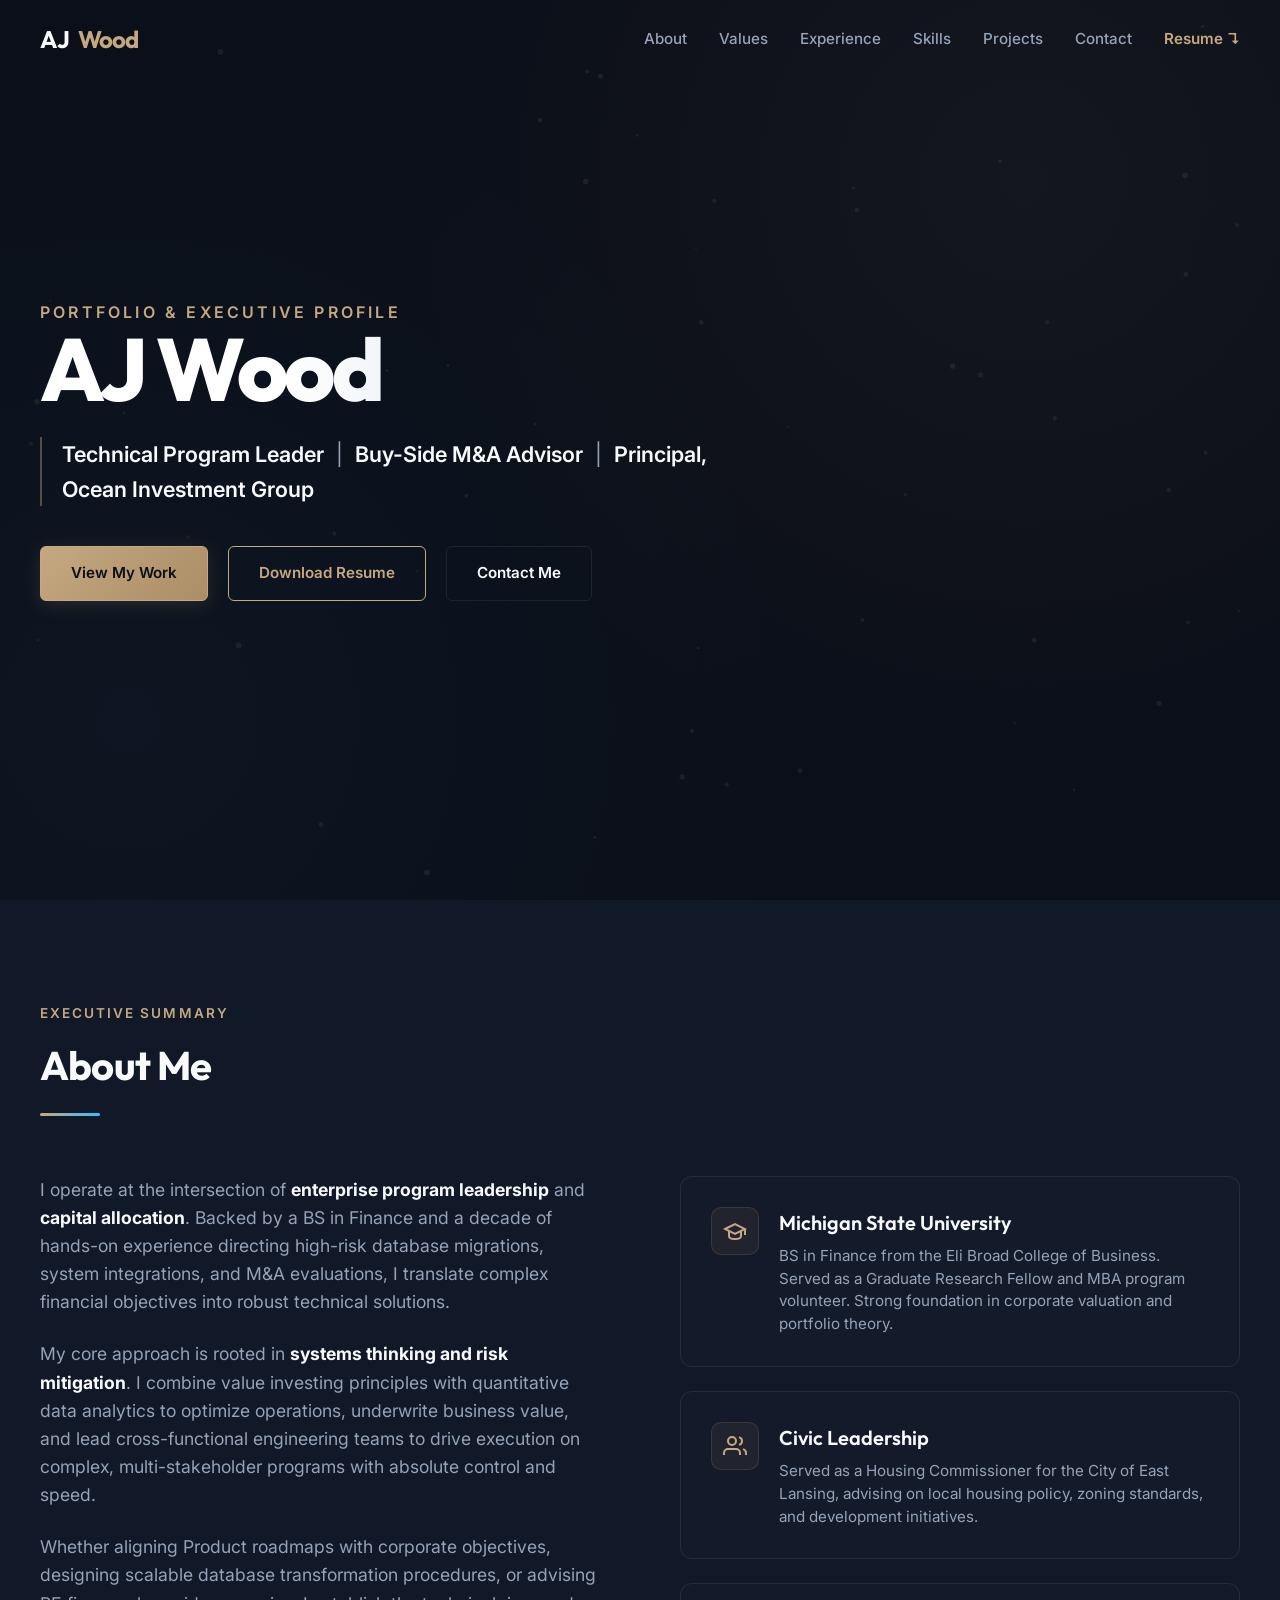
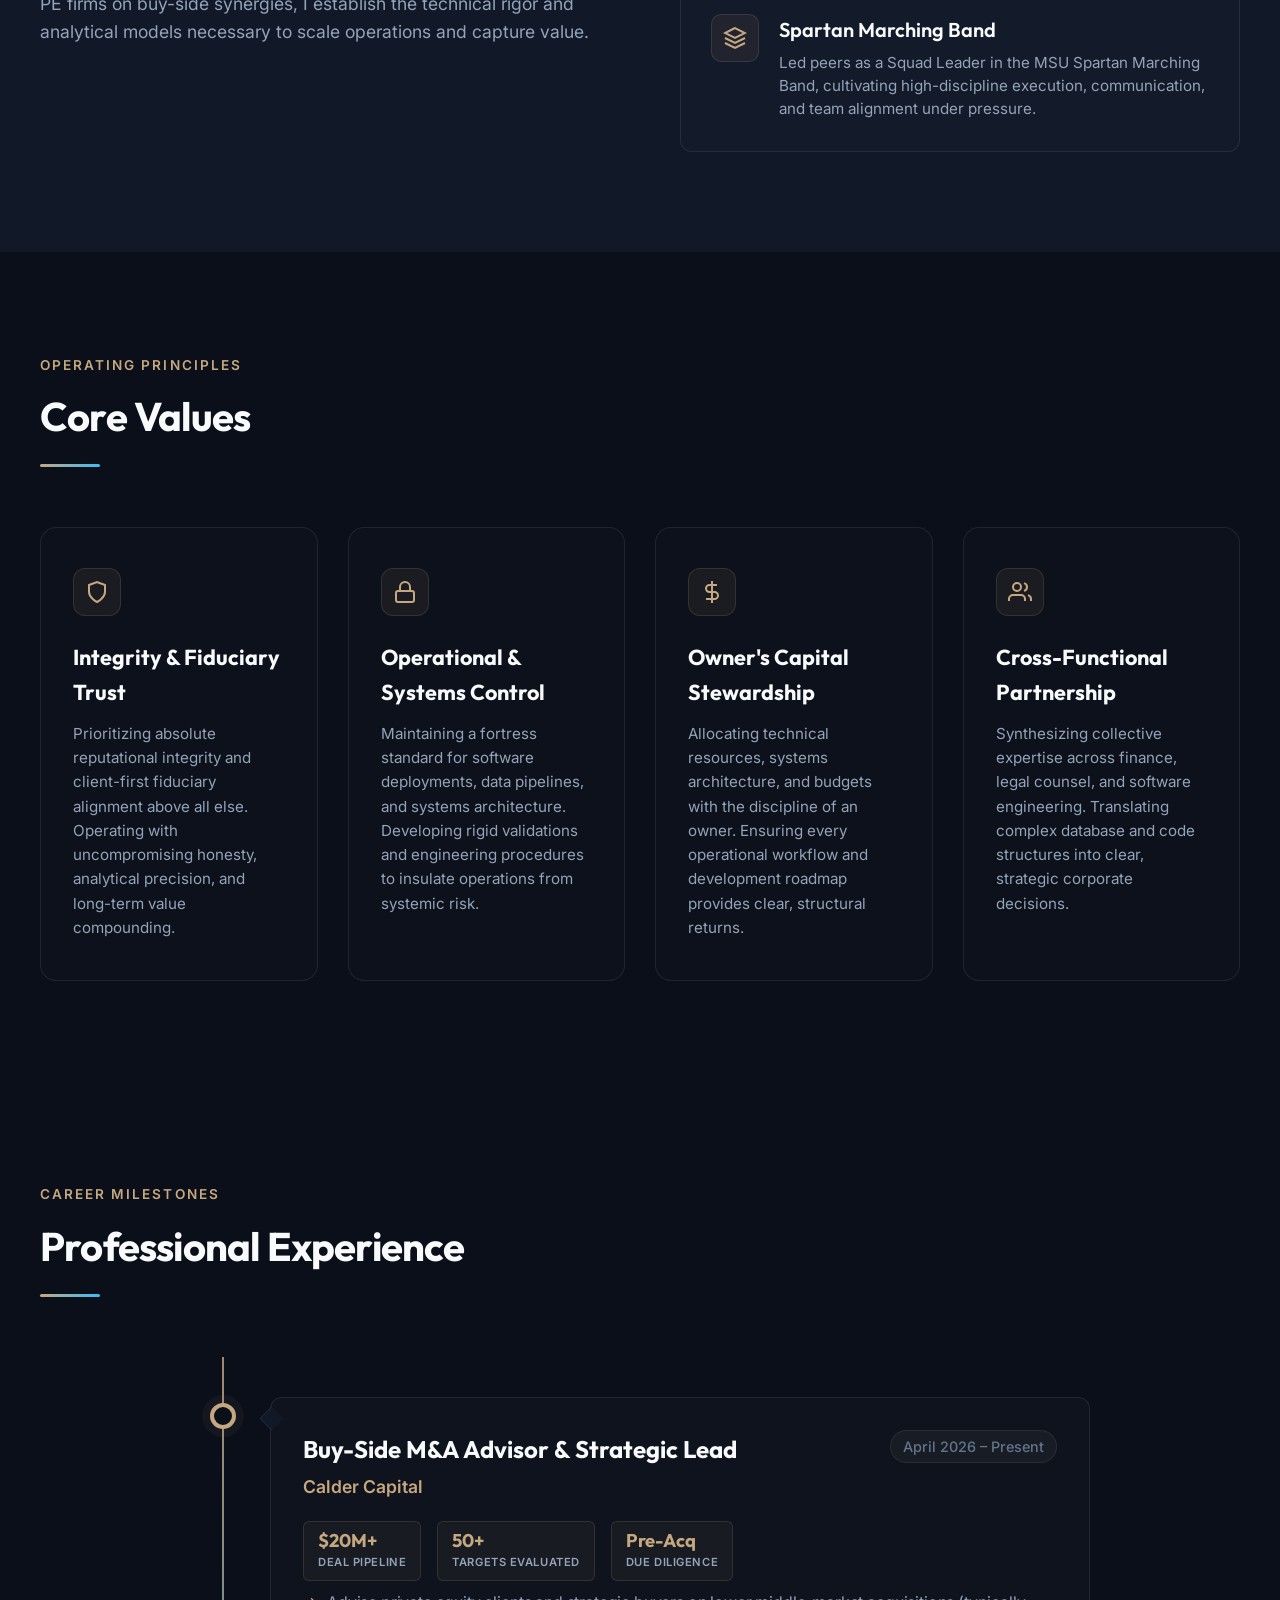
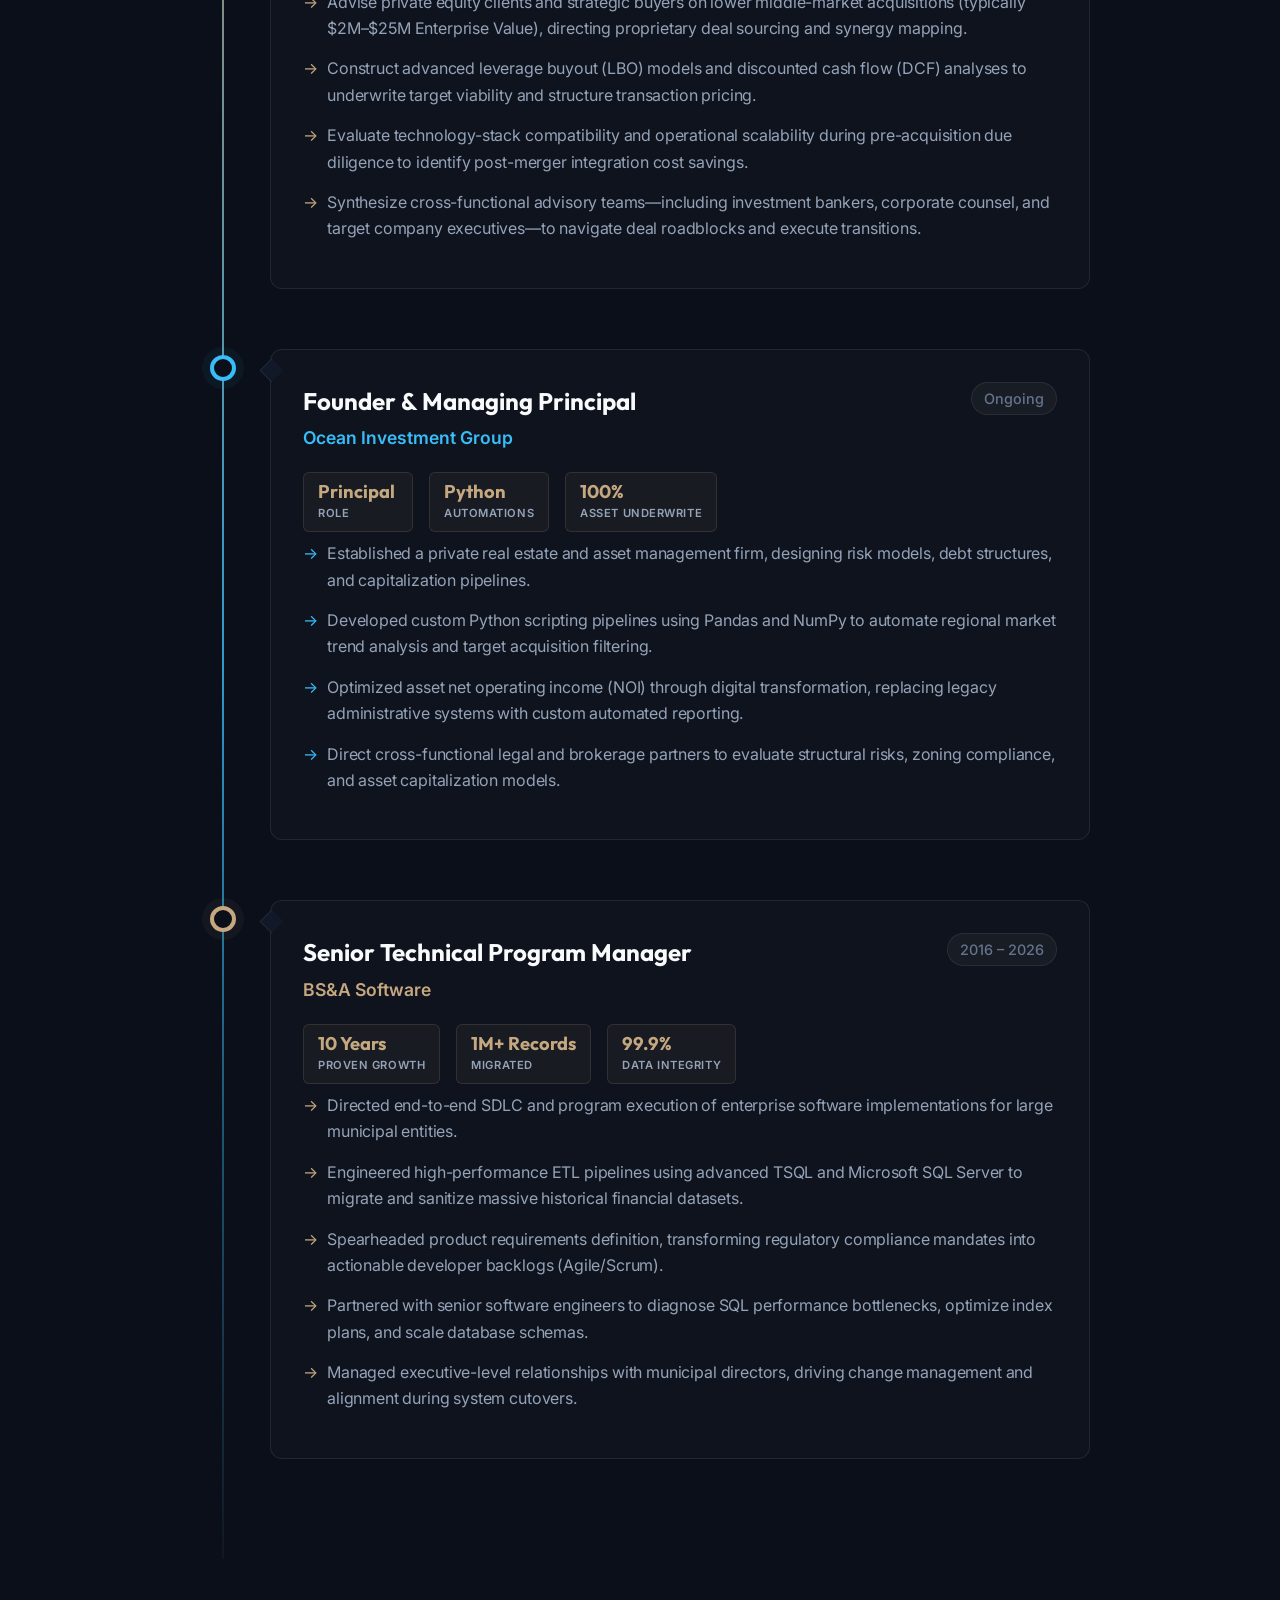
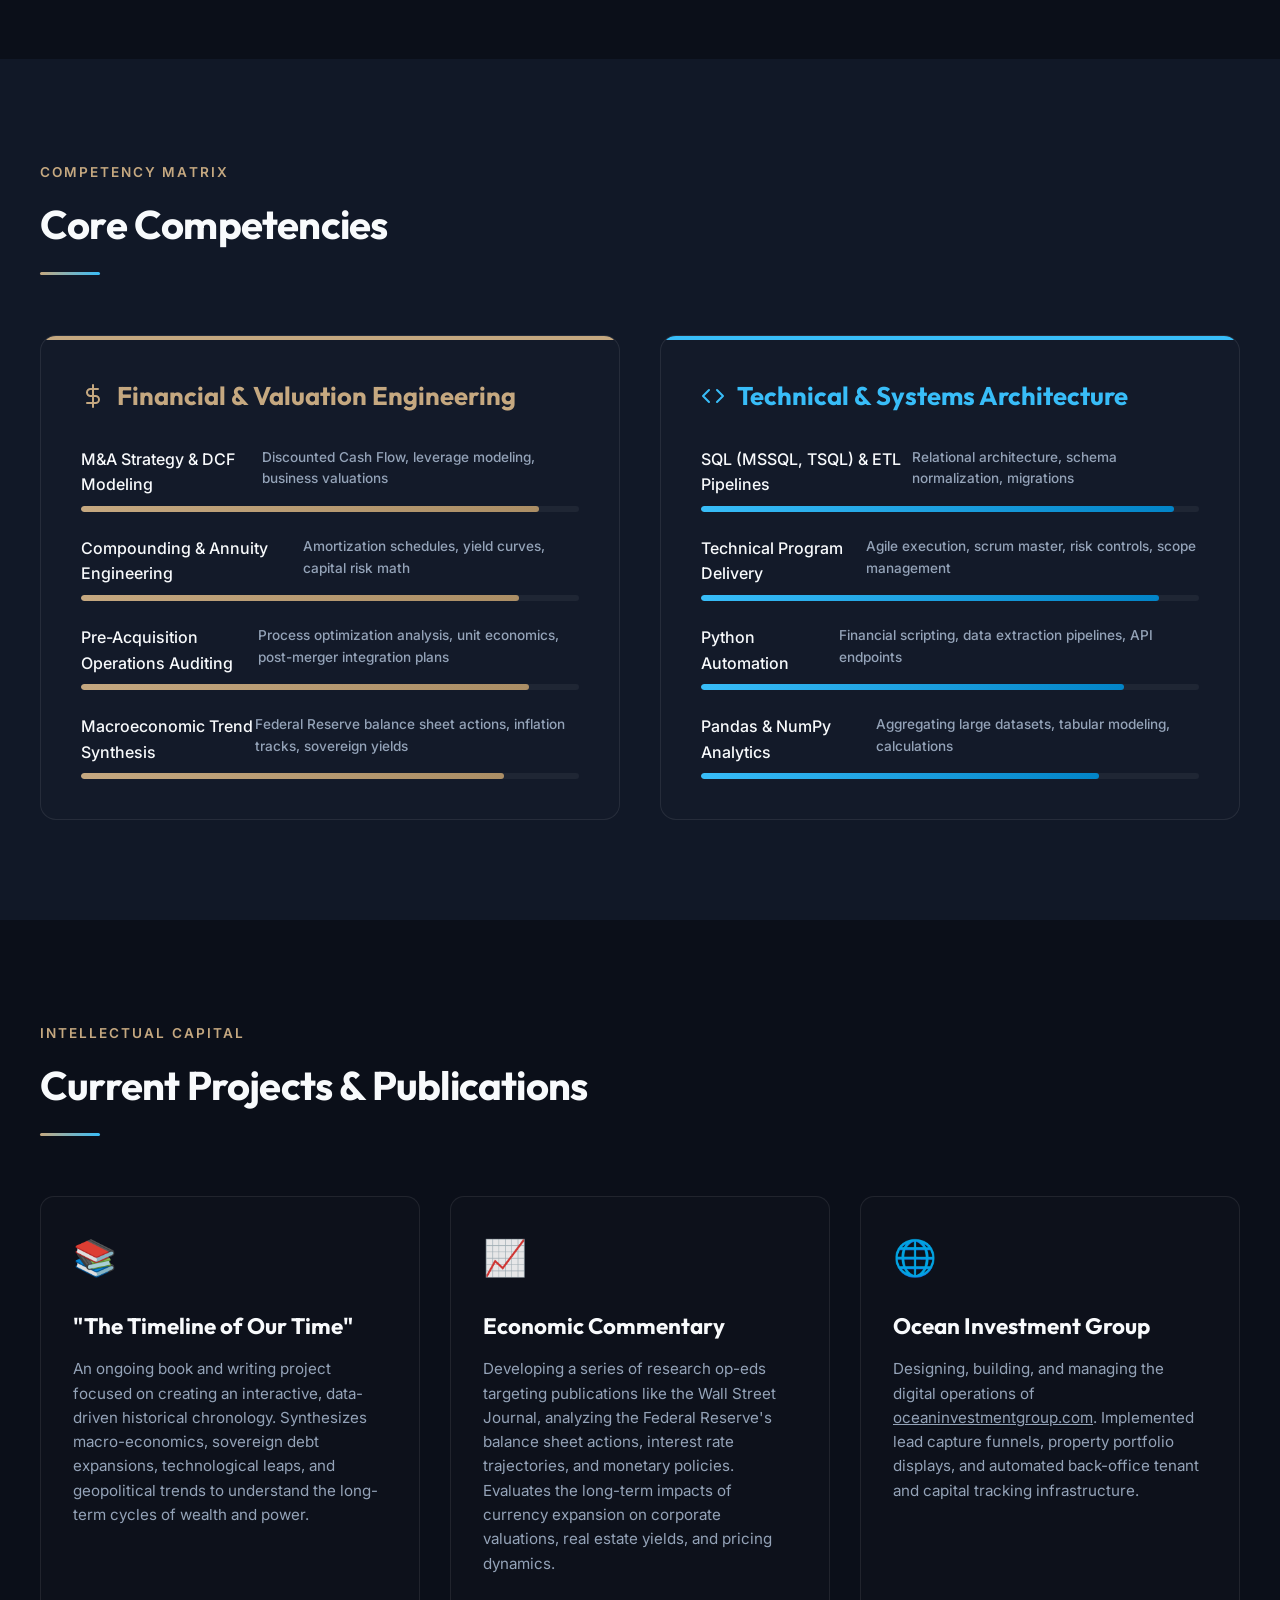
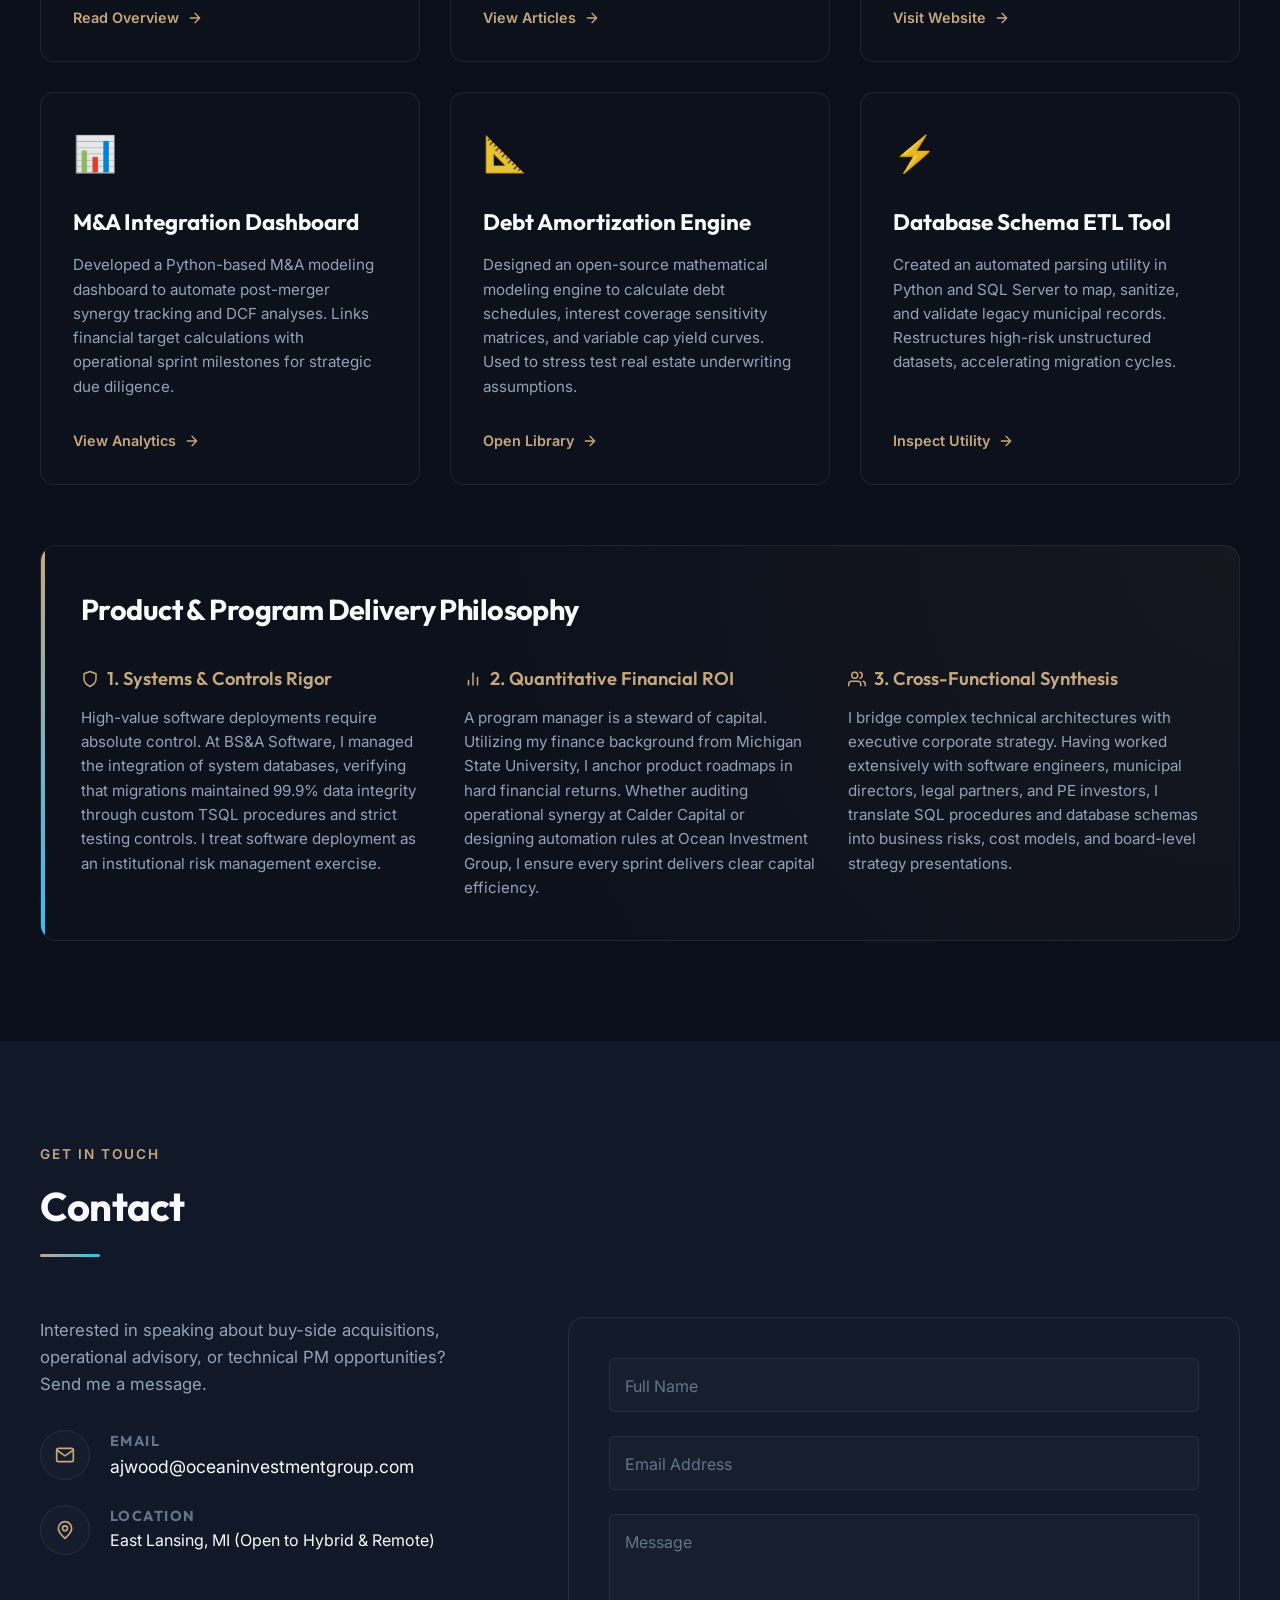
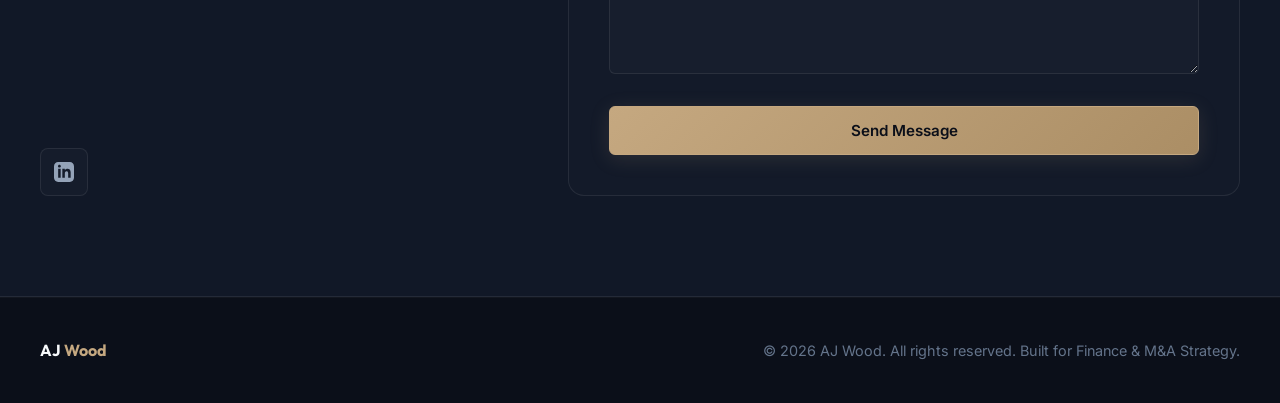
==== commit 9ec9d397: "Update Economic Commentary target, location, and connect text" ====
--- a/index.html
+++ b/index.html
@@ -433,7 +433,7 @@
             <span class="project-icon">📈</span>
             <h3 class="project-title">Economic Commentary</h3>
             <p class="project-desc">
-              Developing a series of research op-eds analyzing the Federal Reserve's balance sheet actions, interest rate trajectories, and monetary policies. Evaluates the long-term impacts of currency expansion on corporate valuations, real estate yields, and pricing dynamics.
+              Developing a series of research op-eds targeting publications like the Wall Street Journal, analyzing the Federal Reserve's balance sheet actions, interest rate trajectories, and monetary policies. Evaluates the long-term impacts of currency expansion on corporate valuations, real estate yields, and pricing dynamics.
             </p>
           </div>
           <a href="#" class="project-link" id="link-project-economics">
@@ -554,7 +554,7 @@
         <div class="contact-info">
           <div class="contact-details">
             <p class="contact-text">
-              Interested in speaking about buy-side acquisitions, strategic partnerships, operational advisory, or technical PM opportunities? Let's connect.
+              Interested in speaking about buy-side acquisitions, operational advisory, or technical PM opportunities? Send me a message.
             </p>
             
             <!-- Email -->
@@ -575,7 +575,7 @@
               </div>
               <div class="contact-item-details">
                 <h4>Location</h4>
-                <span>Grand Rapids, Michigan Metro</span>
+                <span>East Lansing, MI (Open to Hybrid & Remote)</span>
               </div>
             </div>
           </div>
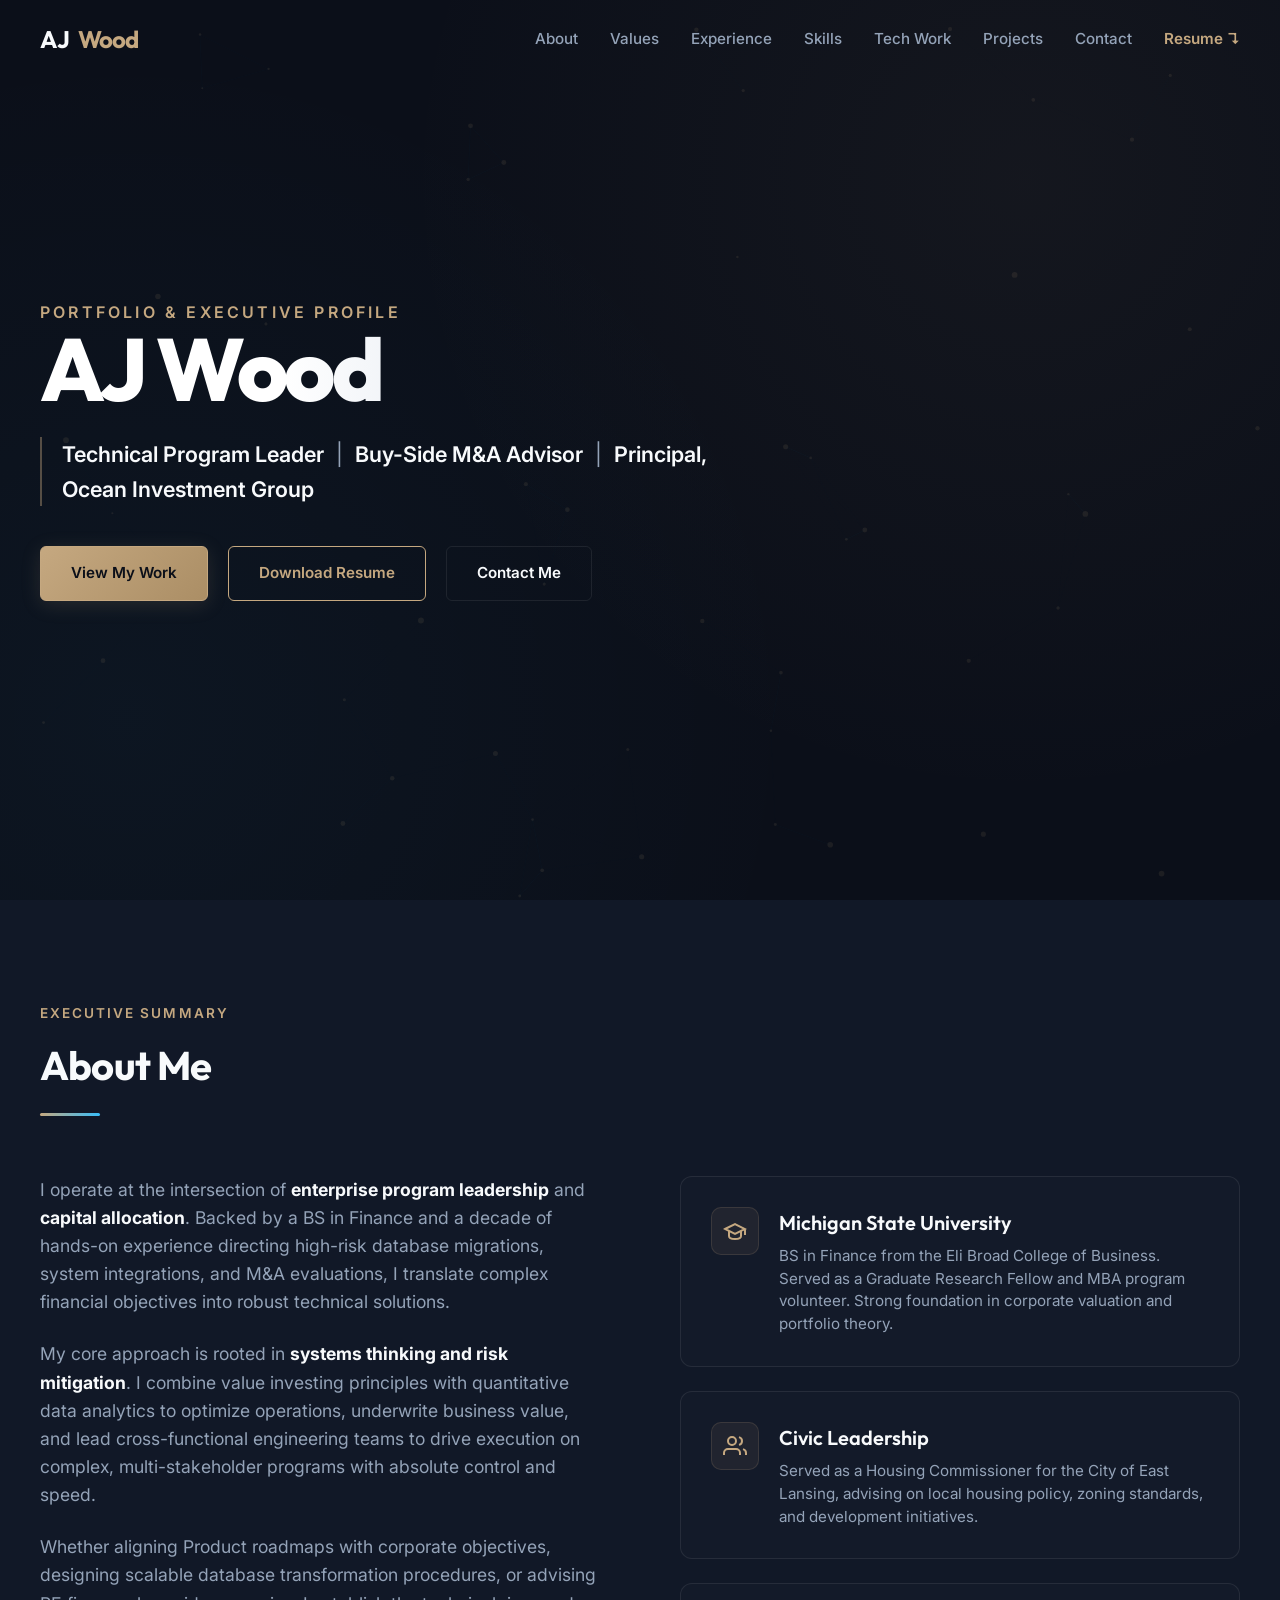
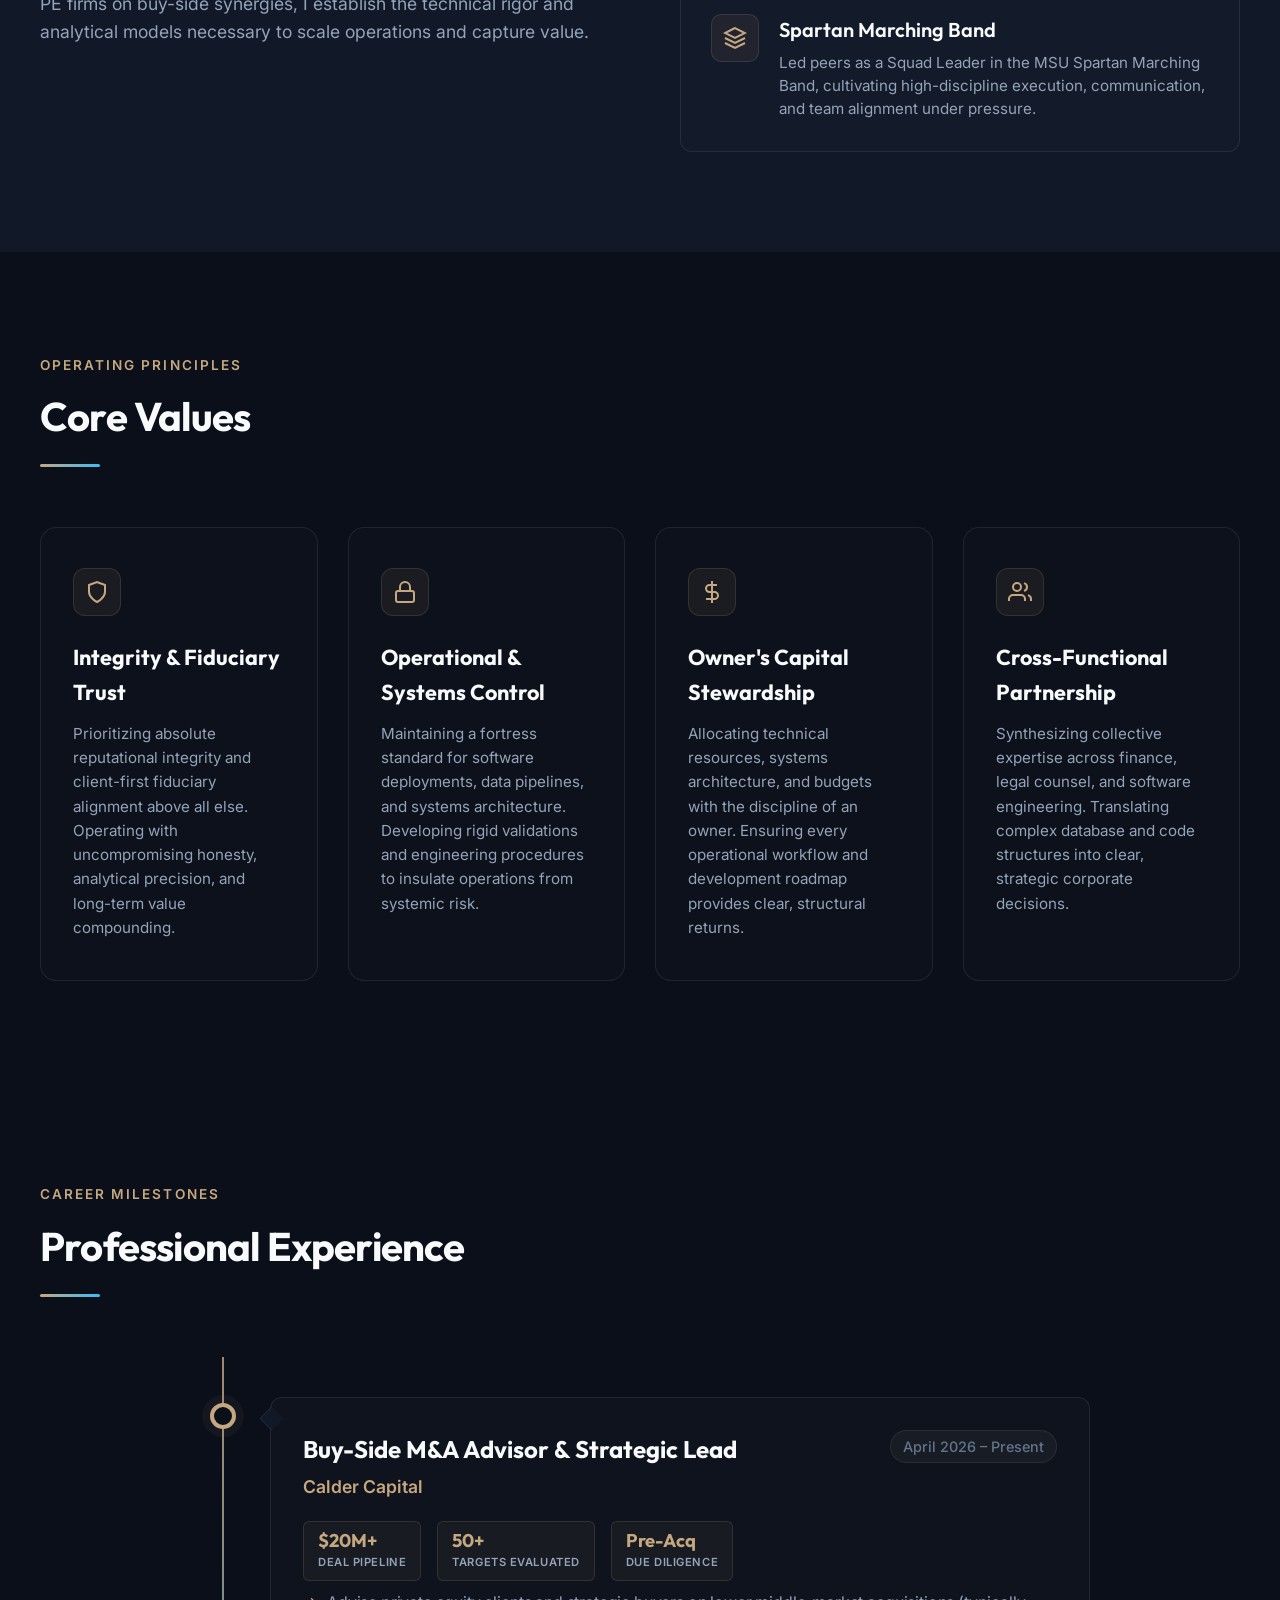
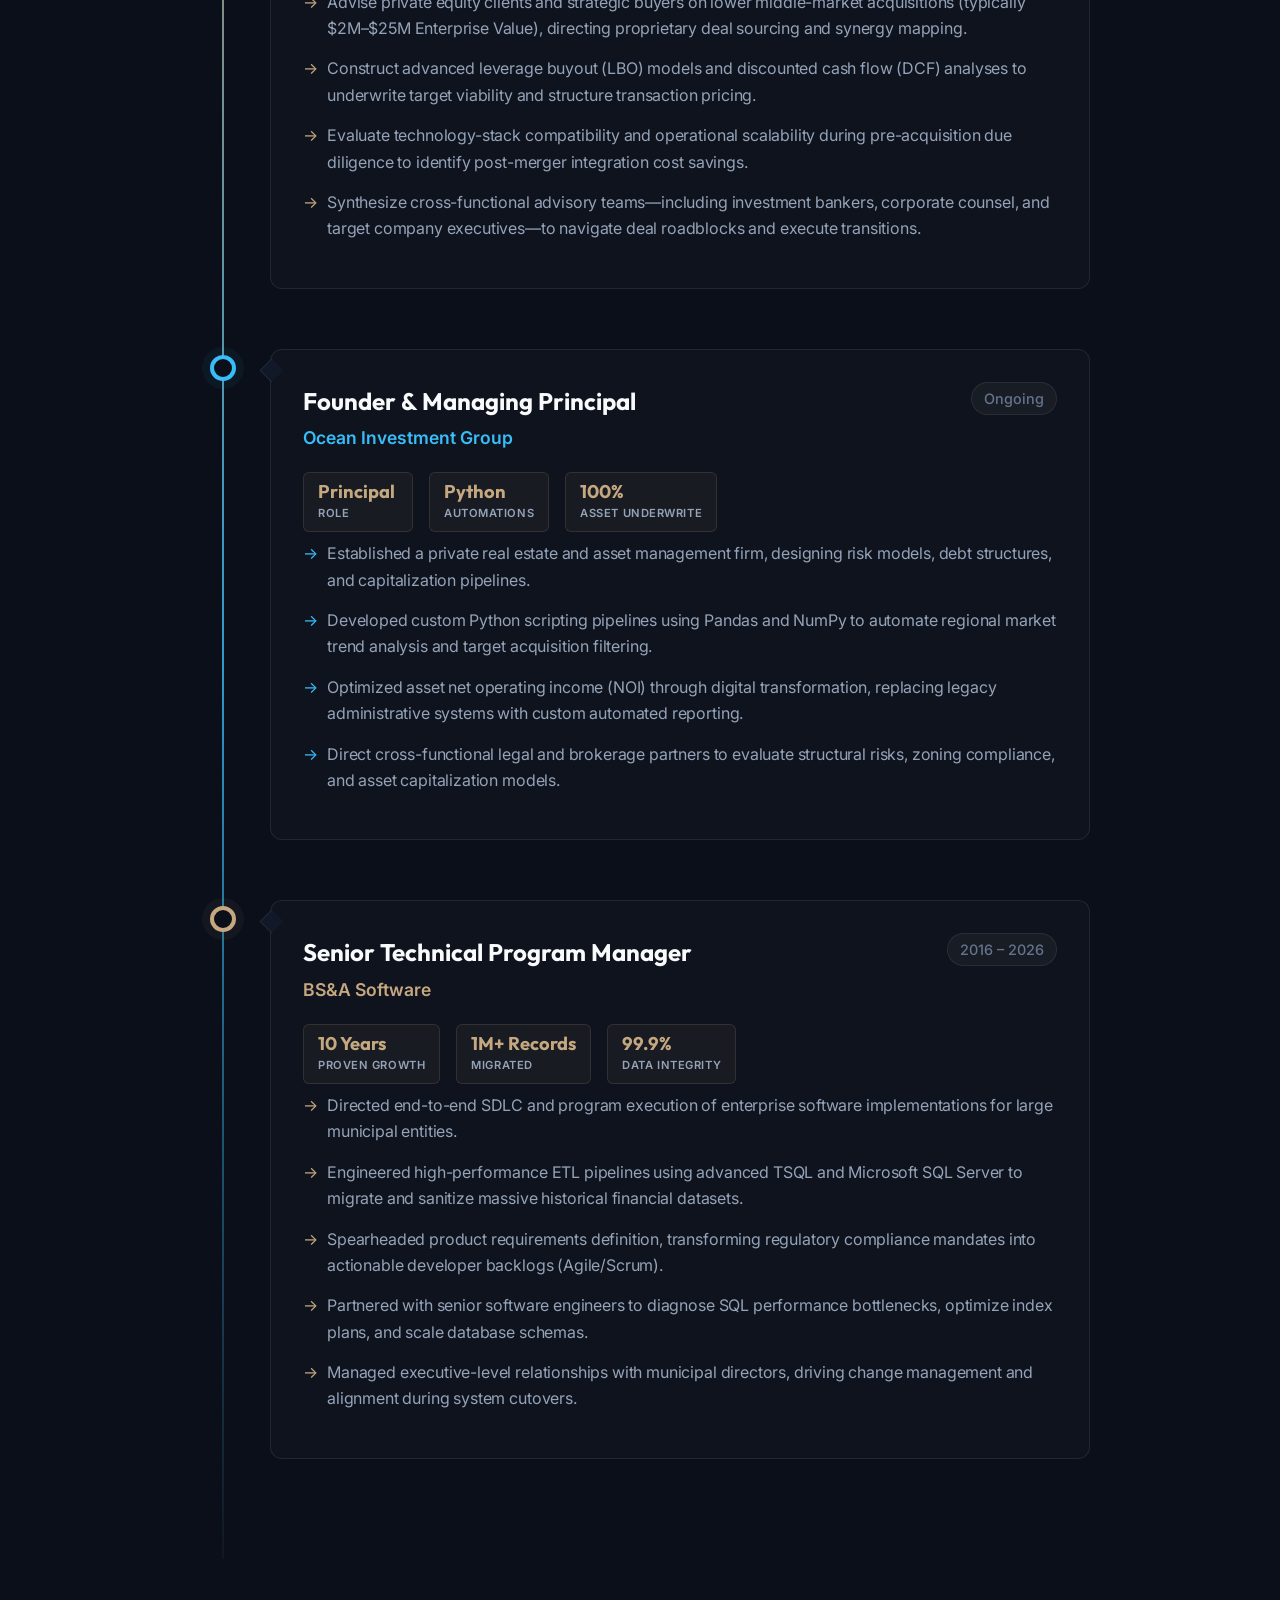
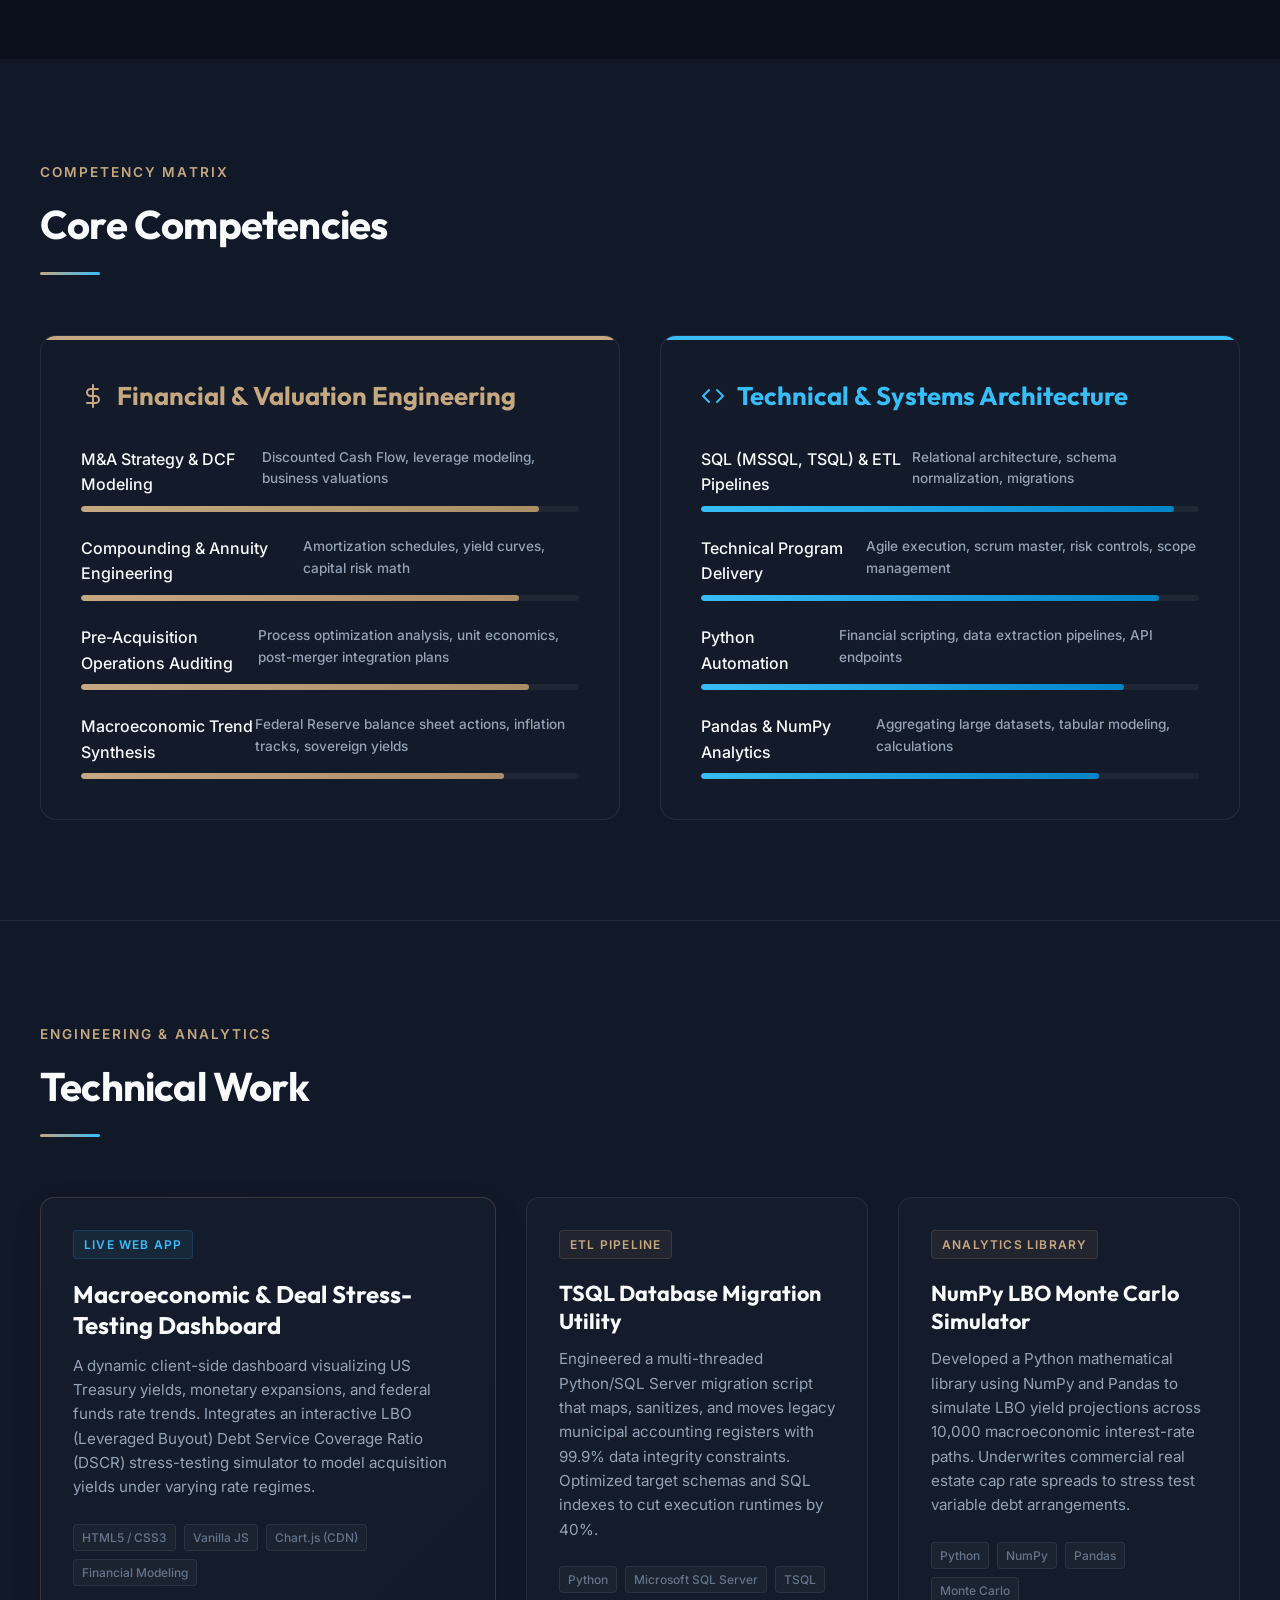
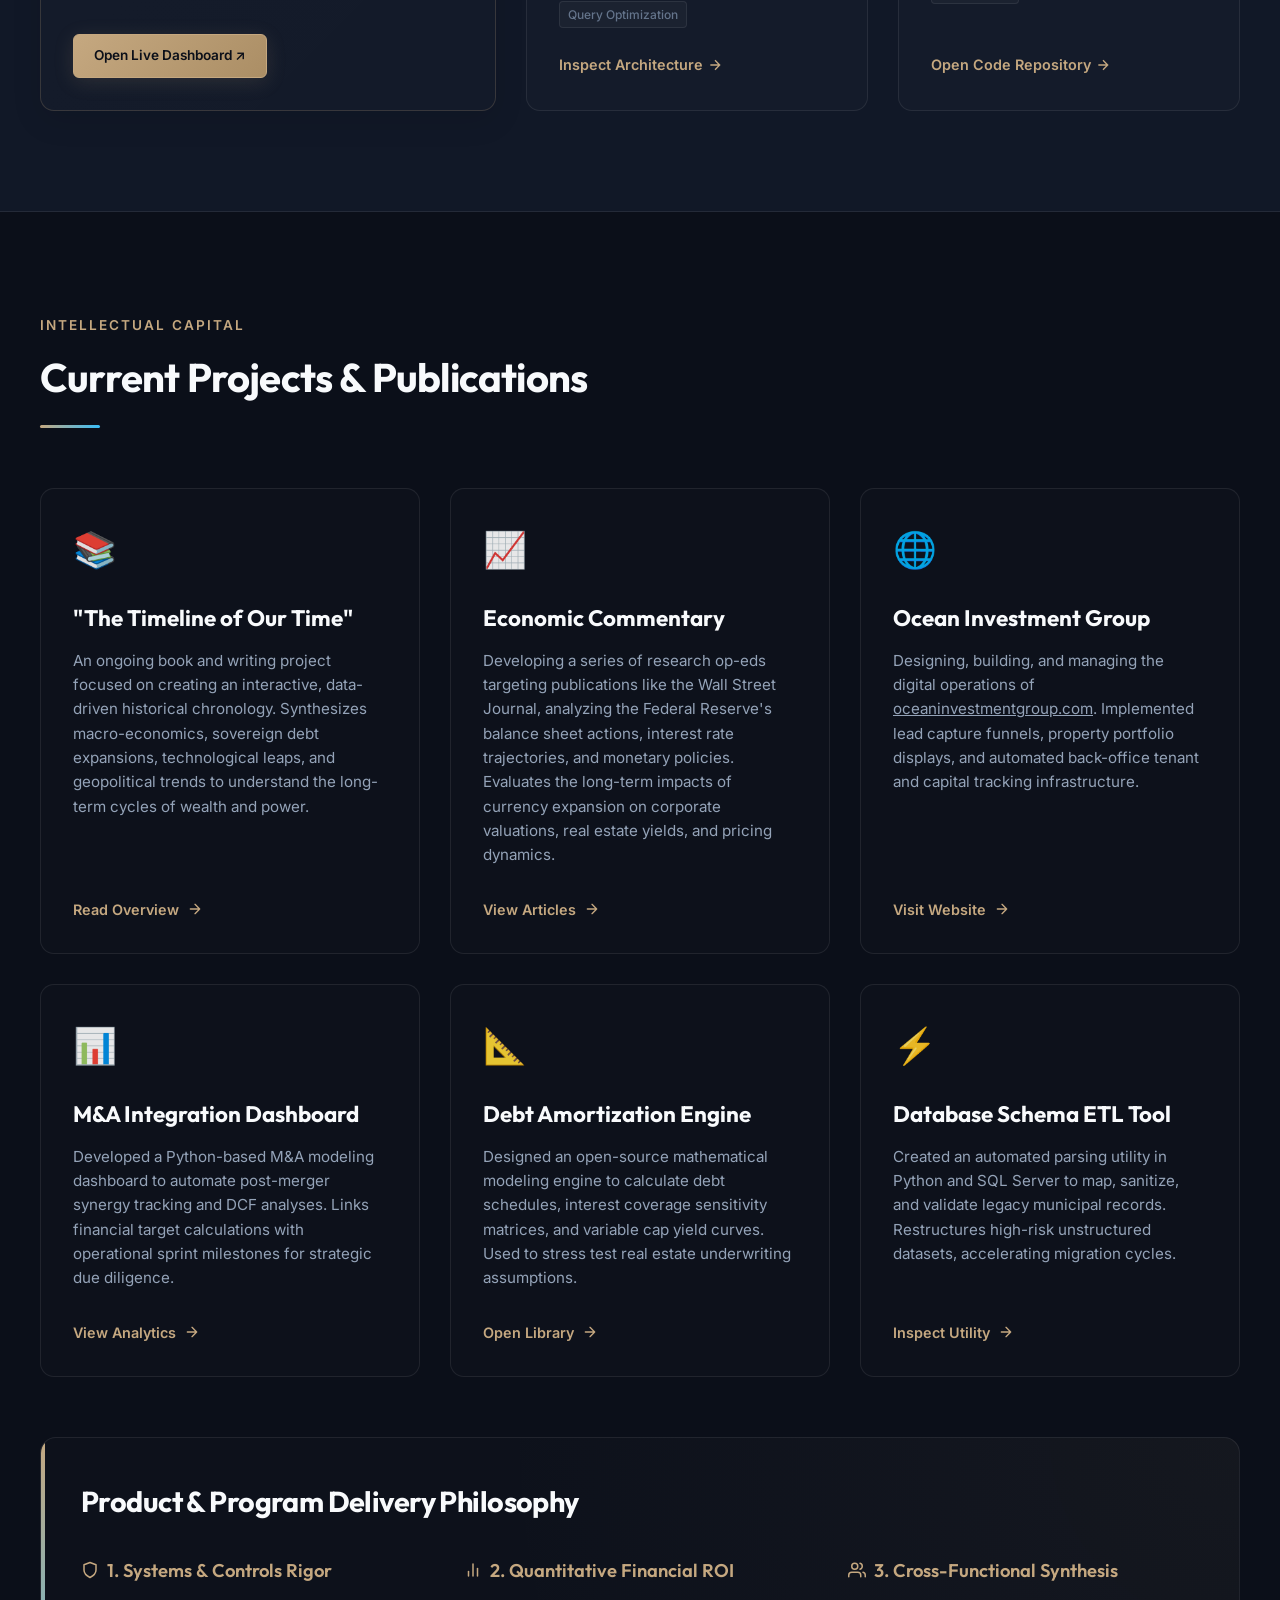
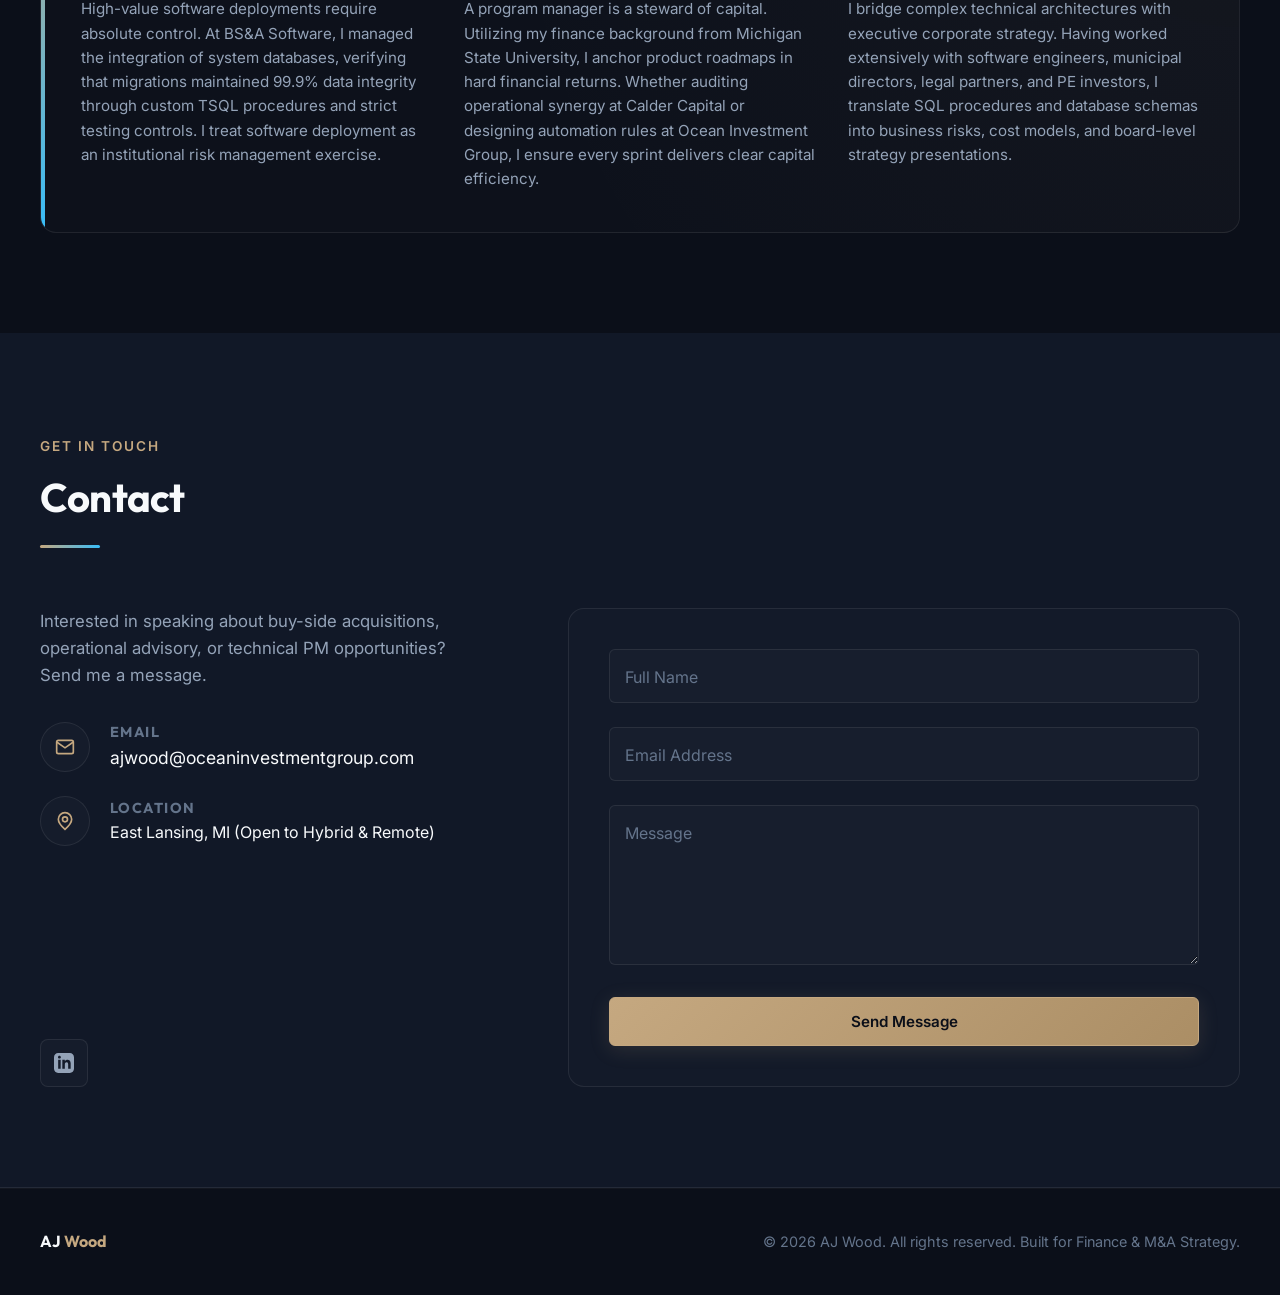
==== commit 561126d2: "Add Technical Work section and interactive Economic & LBO Stress-Testing Dashboard" ====
--- a/index.html
+++ b/index.html
@@ -33,6 +33,7 @@
       <a href="#values" class="nav-link" id="link-values">Values</a>
       <a href="#experience" class="nav-link" id="link-experience">Experience</a>
       <a href="#skills" class="nav-link" id="link-skills">Skills</a>
+      <a href="#tech-work" class="nav-link" id="link-tech-work">Tech Work</a>
       <a href="#projects" class="nav-link" id="link-projects">Projects</a>
       <a href="#contact" class="nav-link" id="link-contact">Contact</a>
       <a href="assets/AJ_Wood_Resume.pdf" download class="nav-link" id="link-resume" style="color: var(--color-accent); font-weight: 600;">Resume ↴</a>
@@ -403,6 +404,84 @@
     </div>
   </section>
 
+  <!-- Technical Work Section -->
+  <section id="tech-work" class="tech-work">
+    <div class="container">
+      <div class="section-header">
+        <span class="section-tag">Engineering & Analytics</span>
+        <h2 class="section-title">Technical Work</h2>
+      </div>
+      
+      <div class="tech-grid">
+        <!-- Tech Project 1: Live Economic Dashboard -->
+        <div class="tech-card featured">
+          <div class="tech-card-content">
+            <span class="tech-badge">Live Web App</span>
+            <h3 class="tech-card-title">Macroeconomic & Deal Stress-Testing Dashboard</h3>
+            <p class="tech-card-desc">
+              A dynamic client-side dashboard visualizing US Treasury yields, monetary expansions, and federal funds rate trends. Integrates an interactive LBO (Leveraged Buyout) Debt Service Coverage Ratio (DSCR) stress-testing simulator to model acquisition yields under varying rate regimes.
+            </p>
+            <div class="tech-tags">
+              <span>HTML5 / CSS3</span>
+              <span>Vanilla JS</span>
+              <span>Chart.js (CDN)</span>
+              <span>Financial Modeling</span>
+            </div>
+          </div>
+          <div class="tech-card-action">
+            <a href="dashboard.html" class="btn btn-primary btn-sm" id="btn-view-dashboard" style="font-size: 0.85rem; padding: 10px 20px;">Open Live Dashboard ↗</a>
+          </div>
+        </div>
+        
+        <!-- Tech Project 2: TSQL Database Migration -->
+        <div class="tech-card">
+          <div class="tech-card-content">
+            <span class="tech-badge">ETL Pipeline</span>
+            <h3 class="tech-card-title">TSQL Database Migration Utility</h3>
+            <p class="tech-card-desc">
+              Engineered a multi-threaded Python/SQL Server migration script that maps, sanitizes, and moves legacy municipal accounting registers with 99.9% data integrity constraints. Optimized target schemas and SQL indexes to cut execution runtimes by 40%.
+            </p>
+            <div class="tech-tags">
+              <span>Python</span>
+              <span>Microsoft SQL Server</span>
+              <span>TSQL</span>
+              <span>Query Optimization</span>
+            </div>
+          </div>
+          <div class="tech-card-action">
+            <a href="#" class="tech-link-inline" id="link-tech-etl">
+              Inspect Architecture 
+              <svg xmlns="http://www.w3.org/2000/svg" viewBox="0 0 24 24" width="16" height="16" fill="none" stroke="currentColor" stroke-width="2" style="vertical-align: middle; margin-left: 4px;"><path d="M5 12h14M12 5l7 7-7 7"/></svg>
+            </a>
+          </div>
+        </div>
+        
+        <!-- Tech Project 3: LBO Yield Monte Carlo Engine -->
+        <div class="tech-card">
+          <div class="tech-card-content">
+            <span class="tech-badge">Analytics Library</span>
+            <h3 class="tech-card-title">NumPy LBO Monte Carlo Simulator</h3>
+            <p class="tech-card-desc">
+              Developed a Python mathematical library using NumPy and Pandas to simulate LBO yield projections across 10,000 macroeconomic interest-rate paths. Underwrites commercial real estate cap rate spreads to stress test variable debt arrangements.
+            </p>
+            <div class="tech-tags">
+              <span>Python</span>
+              <span>NumPy</span>
+              <span>Pandas</span>
+              <span>Monte Carlo</span>
+            </div>
+          </div>
+          <div class="tech-card-action">
+            <a href="#" class="tech-link-inline" id="link-tech-mcts">
+              Open Code Repository 
+              <svg xmlns="http://www.w3.org/2000/svg" viewBox="0 0 24 24" width="16" height="16" fill="none" stroke="currentColor" stroke-width="2" style="vertical-align: middle; margin-left: 4px;"><path d="M5 12h14M12 5l7 7-7 7"/></svg>
+            </a>
+          </div>
+        </div>
+      </div>
+    </div>
+  </section>
+
   <!-- Projects & Publications Section -->
   <section id="projects" class="projects">
     <div class="container">
--- a/styles.css
+++ b/styles.css
@@ -1506,3 +1506,407 @@
   left: 0;
   color: var(--color-accent);
 }
+
+/* Technical Work Section */
+.tech-work {
+  background-color: var(--bg-secondary);
+  border-top: 1px solid var(--border-color);
+  border-bottom: 1px solid var(--border-color);
+}
+
+.tech-grid {
+  display: grid;
+  grid-template-columns: 1.2fr 0.9fr 0.9fr;
+  gap: 30px;
+}
+
+@media (max-width: 992px) {
+  .tech-grid {
+    grid-template-columns: 1fr 1fr;
+  }
+  .tech-card.featured {
+    grid-column: span 2;
+  }
+}
+
+@media (max-width: 768px) {
+  .tech-grid {
+    grid-template-columns: 1fr;
+  }
+  .tech-card.featured {
+    grid-column: span 1;
+  }
+}
+
+.tech-card {
+  background: rgba(255, 255, 255, 0.015);
+  border: 1px solid var(--border-color);
+  border-radius: 14px;
+  padding: 32px;
+  display: flex;
+  flex-direction: column;
+  justify-content: space-between;
+  transition: var(--transition-normal);
+  position: relative;
+  overflow: hidden;
+}
+
+.tech-card:hover {
+  background: rgba(255, 255, 255, 0.035);
+  transform: translateY(-6px);
+  border-color: rgba(var(--color-accent-rgb), 0.25);
+  box-shadow: 0 15px 35px rgba(0, 0, 0, 0.2);
+}
+
+.tech-card.featured {
+  background: linear-gradient(135deg, rgba(255, 255, 255, 0.02) 0%, rgba(255, 255, 255, 0.01) 100%);
+  border-color: rgba(var(--color-accent-rgb), 0.2);
+  box-shadow: 0 10px 30px rgba(0, 0, 0, 0.1);
+}
+
+.tech-card.featured:hover {
+  border-color: rgba(var(--color-accent-rgb), 0.4);
+  box-shadow: 0 20px 40px rgba(197, 168, 128, 0.1);
+}
+
+.tech-card::after {
+  content: '';
+  position: absolute;
+  bottom: 0;
+  left: 0;
+  width: 100%;
+  height: 3px;
+  background: transparent;
+  transition: var(--transition-fast);
+}
+
+.tech-card:hover::after {
+  background: linear-gradient(90deg, var(--color-accent), var(--color-tech));
+}
+
+.tech-badge {
+  display: inline-block;
+  font-size: 0.75rem;
+  font-weight: 600;
+  text-transform: uppercase;
+  letter-spacing: 0.1em;
+  color: var(--color-accent);
+  background: rgba(197, 168, 128, 0.08);
+  border: 1px solid rgba(197, 168, 128, 0.15);
+  padding: 4px 10px;
+  border-radius: 4px;
+  margin-bottom: 20px;
+}
+
+.tech-card.featured .tech-badge {
+  color: var(--color-tech);
+  background: rgba(56, 189, 248, 0.08);
+  border: 1px solid rgba(56, 189, 248, 0.15);
+}
+
+.tech-card-title {
+  font-family: var(--font-display);
+  font-size: 1.35rem;
+  font-weight: 700;
+  color: var(--text-primary);
+  margin-bottom: 12px;
+  line-height: 1.3;
+}
+
+.tech-card.featured .tech-card-title {
+  font-size: 1.5rem;
+}
+
+.tech-card-desc {
+  font-size: 0.95rem;
+  color: var(--text-secondary);
+  line-height: 1.6;
+  margin-bottom: 24px;
+}
+
+.tech-tags {
+  display: flex;
+  flex-wrap: wrap;
+  gap: 8px;
+  margin-bottom: 24px;
+}
+
+.tech-tags span {
+  font-size: 0.75rem;
+  font-weight: 500;
+  color: var(--text-muted);
+  background: rgba(255, 255, 255, 0.03);
+  border: 1px solid var(--border-color);
+  padding: 3px 8px;
+  border-radius: 4px;
+}
+
+.tech-link-inline {
+  display: inline-flex;
+  align-items: center;
+  font-family: var(--font-sans);
+  font-size: 0.9rem;
+  font-weight: 600;
+  color: var(--color-accent);
+  text-decoration: none;
+  transition: var(--transition-fast);
+  cursor: pointer;
+}
+
+.tech-link-inline:hover {
+  color: var(--color-accent-hover);
+}
+
+.tech-link-inline svg {
+  transition: transform var(--transition-fast);
+}
+
+.tech-link-inline:hover svg {
+  transform: translateX(4px);
+}
+
+/* Economic Dashboard Styles */
+.dashboard-container {
+  max-width: var(--max-width);
+  margin: 0 auto;
+  padding: 40px 24px 100px 24px;
+}
+
+.back-link {
+  font-family: var(--font-sans);
+  font-size: 0.95rem;
+  transition: var(--transition-fast);
+}
+
+.back-link:hover {
+  color: var(--color-accent-hover) !important;
+  opacity: 0.9;
+}
+
+.back-link svg {
+  transition: transform var(--transition-fast);
+}
+
+.back-link:hover svg {
+  transform: translateX(-4px);
+}
+
+/* KPI Cards Layout */
+.kpi-grid {
+  display: grid;
+  grid-template-columns: repeat(4, 1fr);
+  gap: 20px;
+  margin-bottom: 40px;
+}
+
+@media (max-width: 992px) {
+  .kpi-grid {
+    grid-template-columns: repeat(2, 1fr);
+  }
+}
+
+@media (max-width: 576px) {
+  .kpi-grid {
+    grid-template-columns: 1fr;
+  }
+}
+
+.kpi-card {
+  background: var(--bg-secondary);
+  border: 1px solid var(--border-color);
+  border-radius: 12px;
+  padding: 24px;
+  display: flex;
+  flex-direction: column;
+  justify-content: space-between;
+  transition: var(--transition-normal);
+}
+
+.kpi-card.highlight {
+  border-color: rgba(var(--color-accent-rgb), 0.35);
+  box-shadow: 0 4px 20px rgba(197, 168, 128, 0.05);
+}
+
+.kpi-card h3 {
+  font-family: var(--font-sans);
+  font-size: 0.8rem;
+  font-weight: 600;
+  text-transform: uppercase;
+  letter-spacing: 0.08em;
+  color: var(--text-secondary);
+  margin-bottom: 12px;
+}
+
+.kpi-number {
+  font-family: var(--font-display);
+  font-size: 2.2rem;
+  font-weight: 700;
+  color: var(--text-primary);
+  margin-bottom: 8px;
+  line-height: 1.1;
+  transition: color var(--transition-fast);
+}
+
+.kpi-change {
+  font-size: 0.8rem;
+  font-weight: 500;
+}
+
+.kpi-change.positive { color: #10b981; }
+.kpi-change.neutral { color: var(--text-muted); }
+.kpi-change.negative { color: #ef4444; }
+
+/* Main Dashboard Grid */
+.main-dashboard-grid {
+  display: grid;
+  grid-template-columns: 1.3fr 0.7fr;
+  gap: 30px;
+  align-items: start;
+}
+
+@media (max-width: 992px) {
+  .main-dashboard-grid {
+    grid-template-columns: 1fr;
+  }
+}
+
+.chart-panel {
+  background: var(--bg-secondary);
+  border: 1px solid var(--border-color);
+  border-radius: 14px;
+  padding: 24px;
+  margin-bottom: 30px;
+}
+
+.chart-panel h3 {
+  font-family: var(--font-display);
+  font-size: 1.25rem;
+  font-weight: 700;
+  color: var(--text-primary);
+  margin-bottom: 6px;
+}
+
+.simulator-panel {
+  background: var(--bg-secondary);
+  border: 1px solid var(--border-color);
+  border-radius: 14px;
+  padding: 30px;
+  border-color: rgba(var(--color-accent-rgb), 0.15);
+  box-shadow: 0 10px 30px rgba(0, 0, 0, 0.15);
+  position: sticky;
+  top: 100px;
+}
+
+.slider-group {
+  margin-bottom: 24px;
+}
+
+.slider-label {
+  display: flex;
+  justify-content: space-between;
+  align-items: center;
+  margin-bottom: 8px;
+}
+
+.slider-label label {
+  font-size: 0.9rem;
+  font-weight: 500;
+  color: var(--text-secondary);
+}
+
+.slider-label span {
+  font-size: 0.95rem;
+  font-weight: 600;
+  color: var(--color-accent);
+}
+
+.slider-group input[type="range"] {
+  width: 100%;
+  height: 6px;
+  background: rgba(255, 255, 255, 0.08);
+  border-radius: 3px;
+  outline: none;
+  -webkit-appearance: none;
+  appearance: none;
+  cursor: pointer;
+}
+
+.slider-group input[type="range"]::-webkit-slider-thumb {
+  -webkit-appearance: none;
+  appearance: none;
+  width: 16px;
+  height: 16px;
+  border-radius: 50%;
+  background: var(--color-accent);
+  border: 2px solid var(--bg-secondary);
+  box-shadow: 0 0 10px rgba(197, 168, 128, 0.5);
+  transition: transform var(--transition-fast);
+}
+
+.slider-group input[type="range"]::-webkit-slider-thumb:hover {
+  transform: scale(1.2);
+}
+
+.results-card {
+  background: rgba(11, 15, 25, 0.4);
+  border: 1px solid var(--border-color);
+  border-radius: 10px;
+  padding: 20px;
+  margin-top: 24px;
+}
+
+.results-grid {
+  display: grid;
+  grid-template-columns: 1fr 1fr;
+  gap: 16px;
+}
+
+.result-item {
+  display: flex;
+  flex-direction: column;
+  gap: 4px;
+}
+
+.result-item label {
+  font-size: 0.75rem;
+  font-weight: 500;
+  color: var(--text-muted);
+  text-transform: uppercase;
+  letter-spacing: 0.05em;
+}
+
+.result-item span {
+  font-size: 1.2rem;
+  font-weight: 600;
+  color: var(--text-primary);
+}
+
+.status-indicator {
+  text-align: center;
+  padding: 12px;
+  border-radius: 6px;
+  font-size: 0.85rem;
+  font-weight: 700;
+  text-transform: uppercase;
+  letter-spacing: 0.05em;
+  margin-top: 20px;
+  transition: all var(--transition-fast);
+}
+
+.status-indicator.success {
+  background: rgba(16, 185, 129, 0.08);
+  color: #10b981;
+  border: 1px solid rgba(16, 185, 129, 0.25);
+}
+
+.status-indicator.warning {
+  background: rgba(245, 158, 11, 0.08);
+  color: #f59e0b;
+  border: 1px solid rgba(245, 158, 11, 0.25);
+}
+
+.status-indicator.danger {
+  background: rgba(239, 68, 68, 0.08);
+  color: #ef4444;
+  border: 1px solid rgba(239, 68, 68, 0.25);
+}
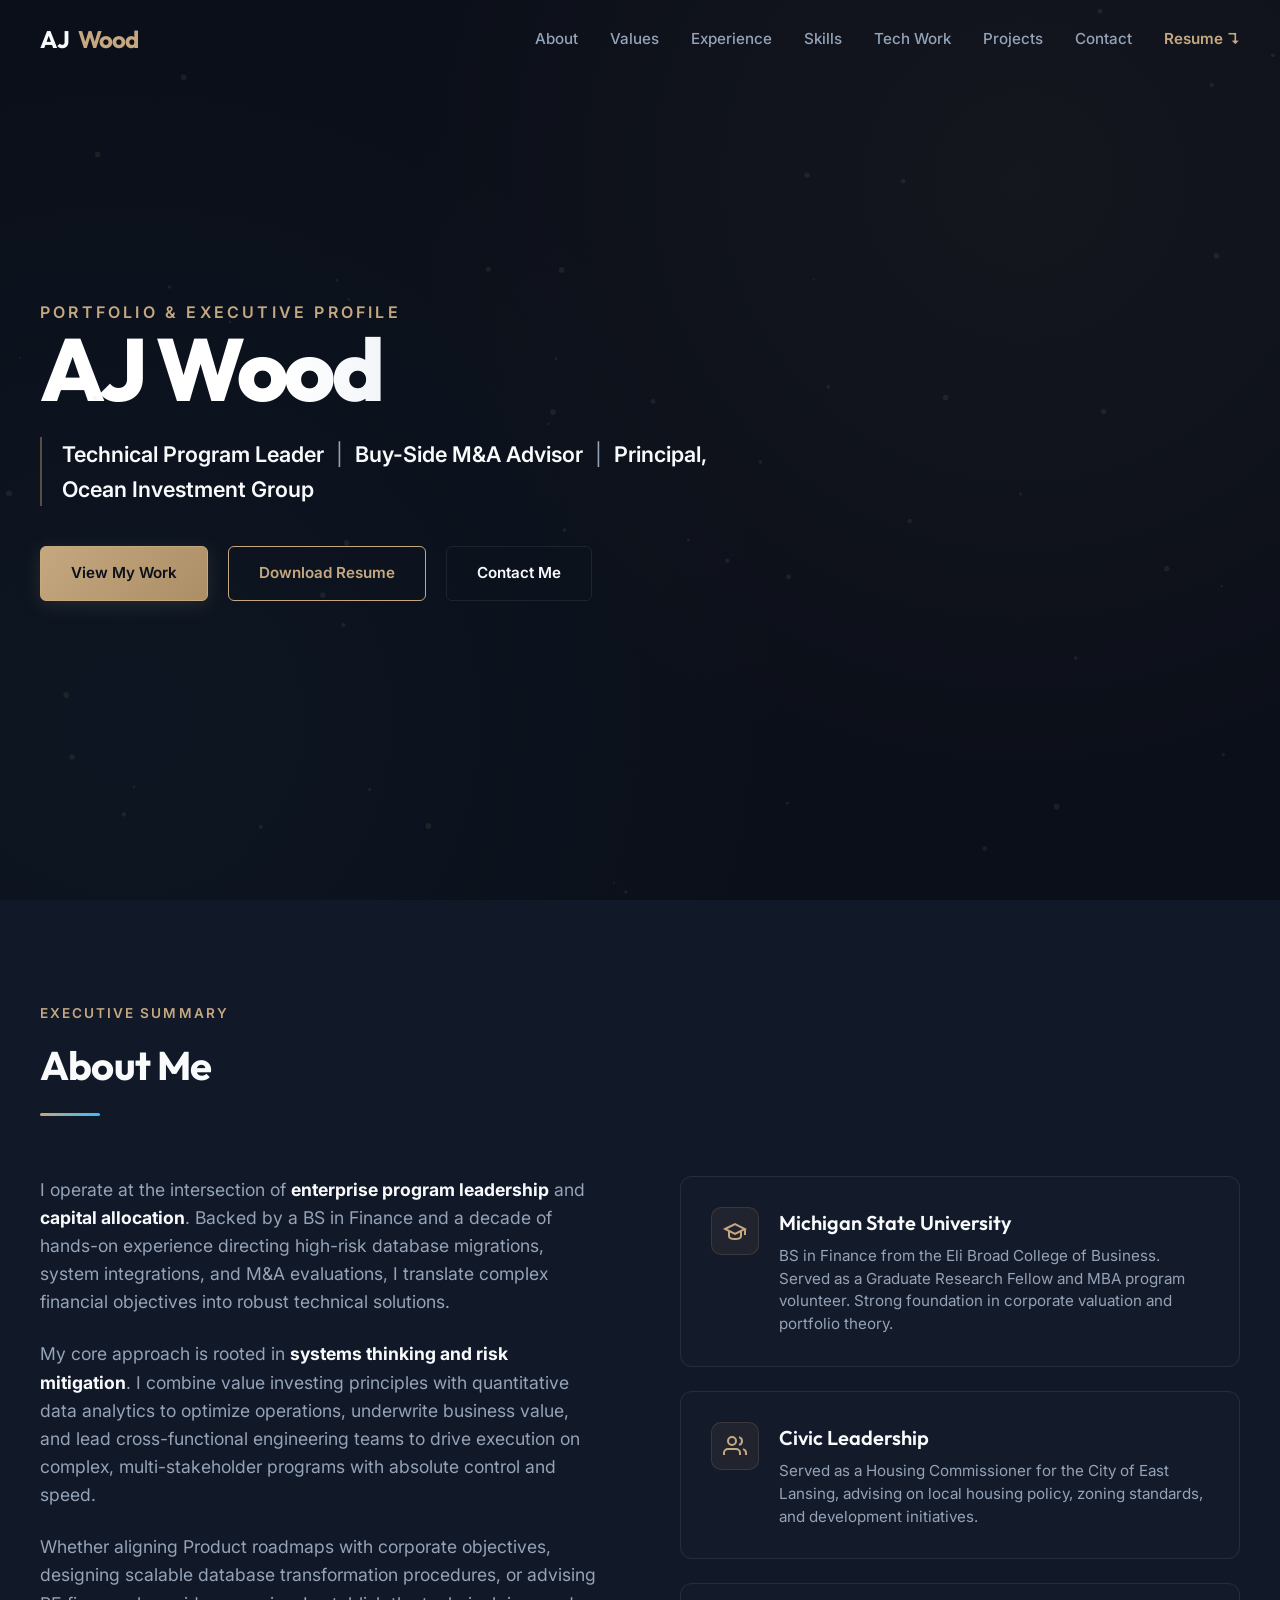
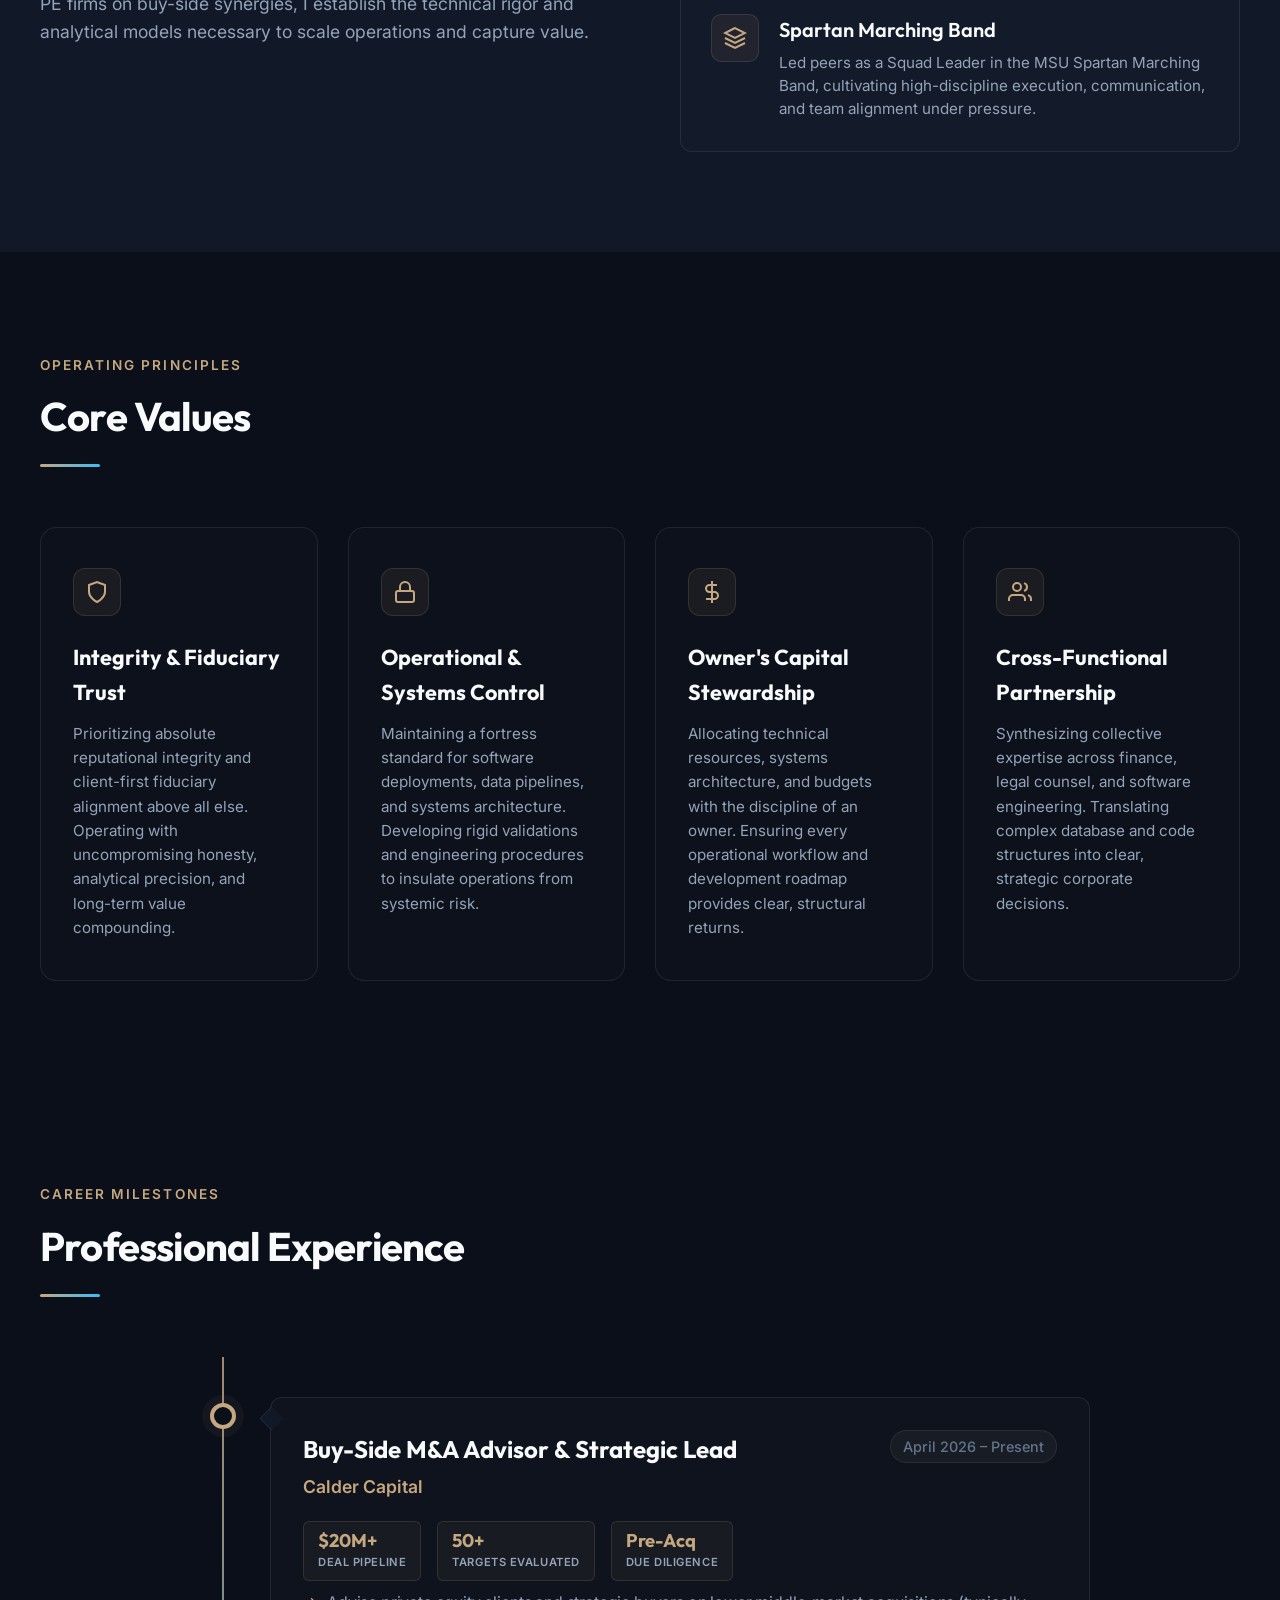
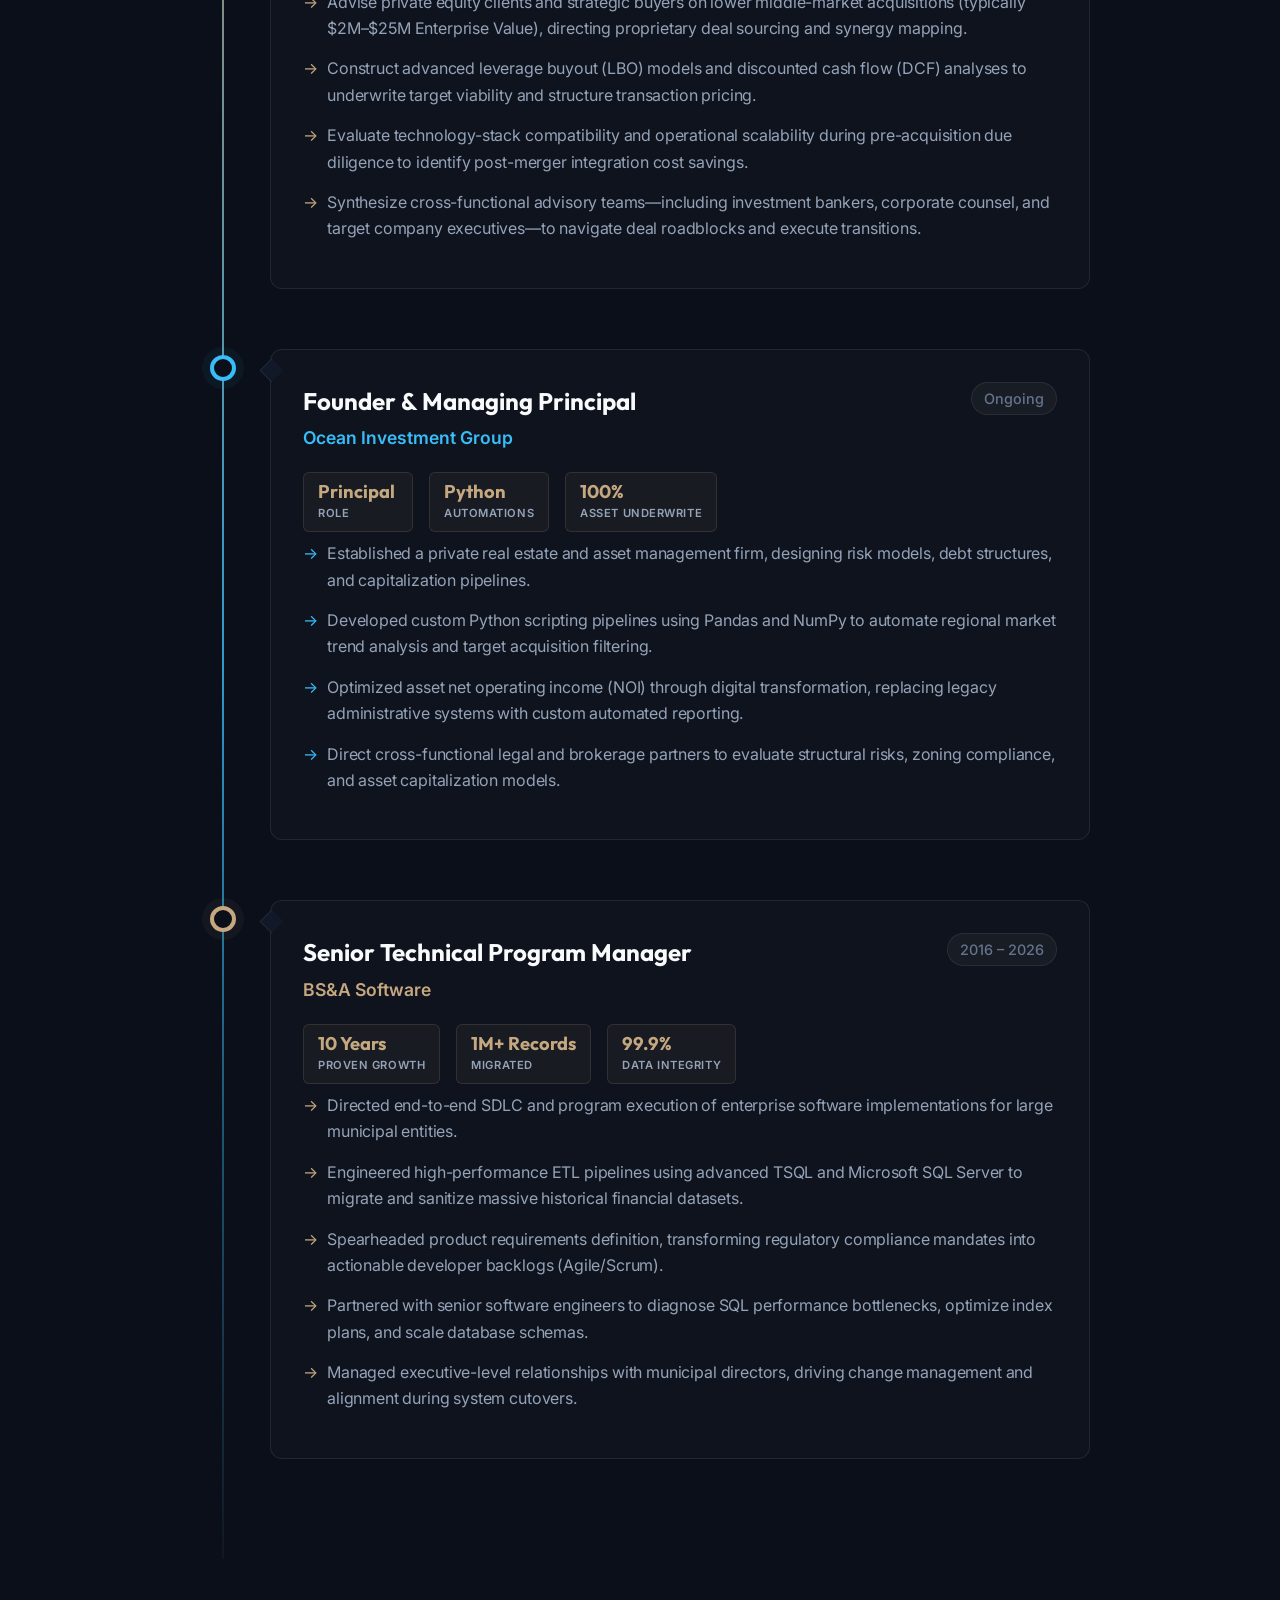
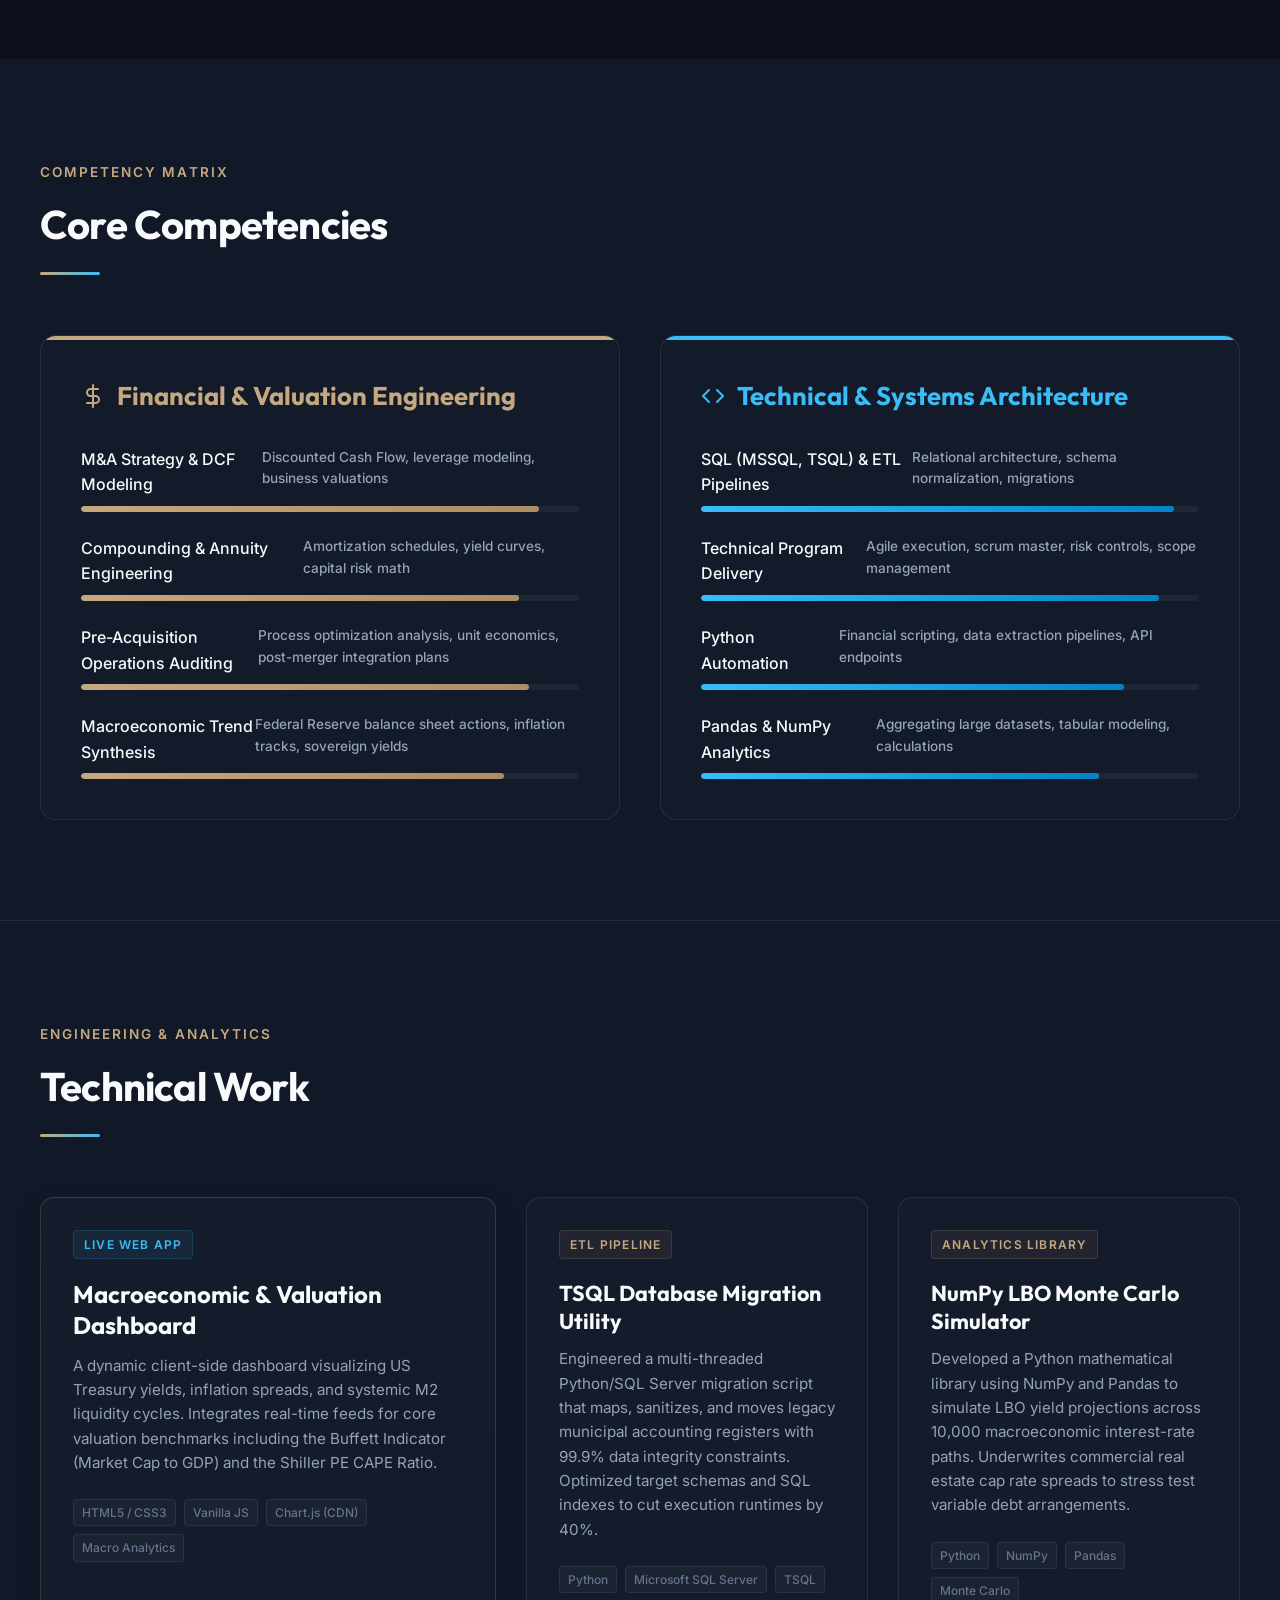
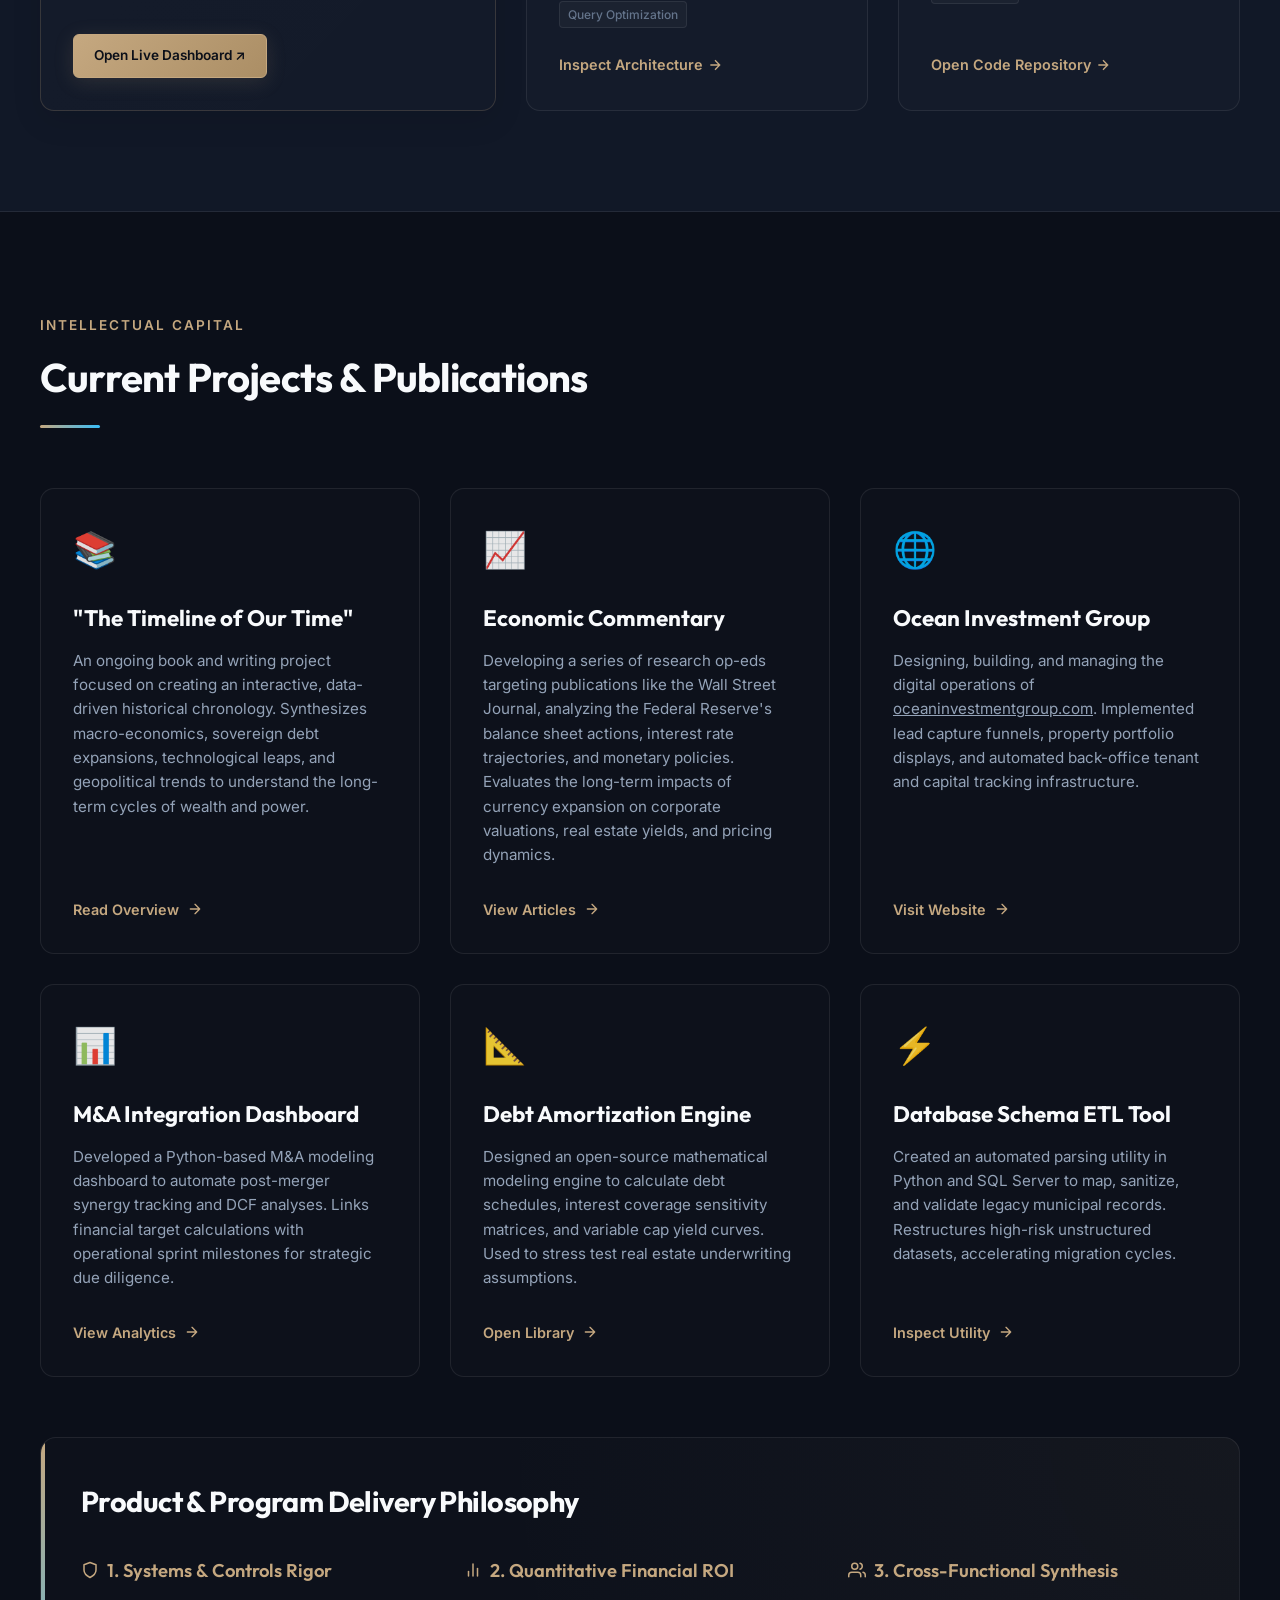
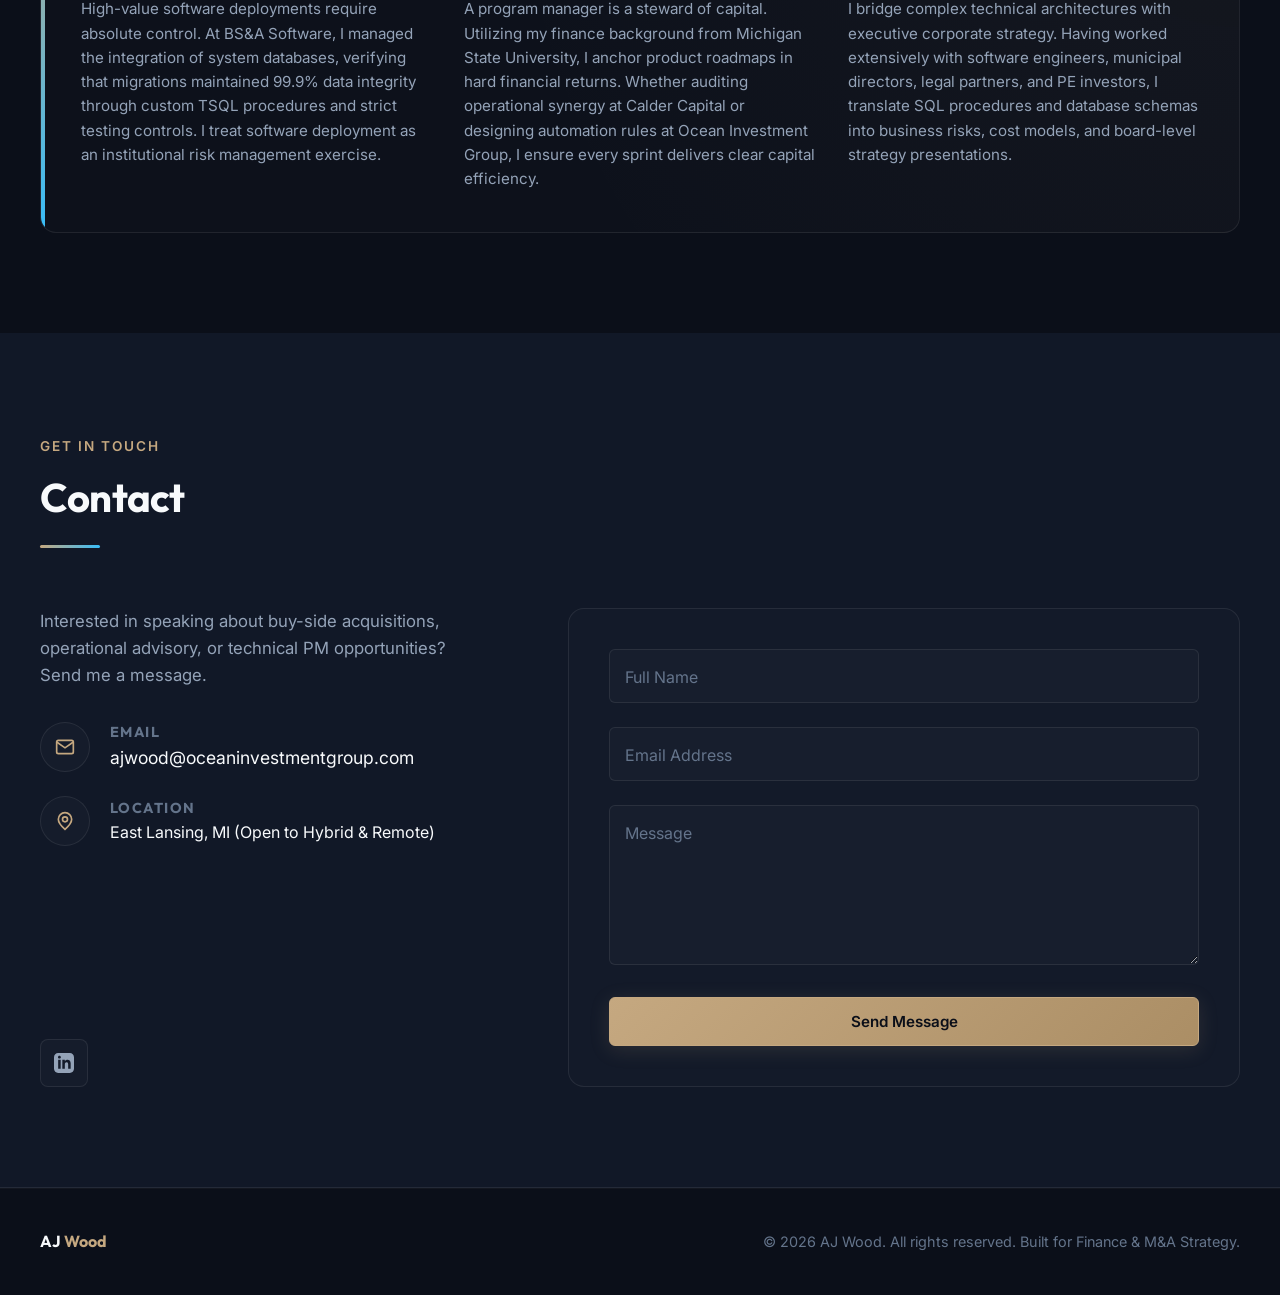
==== commit 3c167d58: "Replace LBO simulator with macro valuation indicators and increase dashboard margins" ====
--- a/index.html
+++ b/index.html
@@ -417,15 +417,15 @@
         <div class="tech-card featured">
           <div class="tech-card-content">
             <span class="tech-badge">Live Web App</span>
-            <h3 class="tech-card-title">Macroeconomic & Deal Stress-Testing Dashboard</h3>
+            <h3 class="tech-card-title">Macroeconomic & Valuation Dashboard</h3>
             <p class="tech-card-desc">
-              A dynamic client-side dashboard visualizing US Treasury yields, monetary expansions, and federal funds rate trends. Integrates an interactive LBO (Leveraged Buyout) Debt Service Coverage Ratio (DSCR) stress-testing simulator to model acquisition yields under varying rate regimes.
+              A dynamic client-side dashboard visualizing US Treasury yields, inflation spreads, and systemic M2 liquidity cycles. Integrates real-time feeds for core valuation benchmarks including the Buffett Indicator (Market Cap to GDP) and the Shiller PE CAPE Ratio.
             </p>
             <div class="tech-tags">
               <span>HTML5 / CSS3</span>
               <span>Vanilla JS</span>
               <span>Chart.js (CDN)</span>
-              <span>Financial Modeling</span>
+              <span>Macro Analytics</span>
             </div>
           </div>
           <div class="tech-card-action">
--- a/styles.css
+++ b/styles.css
@@ -1669,7 +1669,7 @@
 .dashboard-container {
   max-width: var(--max-width);
   margin: 0 auto;
-  padding: 40px 24px 100px 24px;
+  padding: 60px 40px 120px 40px;
 }
 
 .back-link {
@@ -1786,7 +1786,7 @@
   margin-bottom: 6px;
 }
 
-.simulator-panel {
+.indicators-panel {
   background: var(--bg-secondary);
   border: 1px solid var(--border-color);
   border-radius: 14px;
@@ -1794,119 +1794,72 @@
   border-color: rgba(var(--color-accent-rgb), 0.15);
   box-shadow: 0 10px 30px rgba(0, 0, 0, 0.15);
   position: sticky;
-  top: 100px;
-}
-
-.slider-group {
-  margin-bottom: 24px;
-}
-
-.slider-label {
+  top: 40px;
+}
+
+.indicator-item-card {
+  background: rgba(255, 255, 255, 0.015);
+  border: 1px solid var(--border-color);
+  border-radius: 10px;
+  padding: 18px 20px;
+  transition: var(--transition-normal);
+}
+
+.indicator-item-card:hover {
+  background: rgba(255, 255, 255, 0.035);
+  border-color: rgba(var(--color-accent-rgb), 0.25);
+  transform: translateY(-2px);
+  box-shadow: 0 8px 24px rgba(0, 0, 0, 0.15);
+}
+
+.indicator-header {
   display: flex;
   justify-content: space-between;
   align-items: center;
-  margin-bottom: 8px;
-}
-
-.slider-label label {
-  font-size: 0.9rem;
-  font-weight: 500;
-  color: var(--text-secondary);
-}
-
-.slider-label span {
-  font-size: 0.95rem;
+  margin-bottom: 10px;
+}
+
+.indicator-name {
+  font-family: var(--font-display);
+  font-size: 1.05rem;
   font-weight: 600;
-  color: var(--color-accent);
-}
-
-.slider-group input[type="range"] {
-  width: 100%;
-  height: 6px;
-  background: rgba(255, 255, 255, 0.08);
-  border-radius: 3px;
-  outline: none;
-  -webkit-appearance: none;
-  appearance: none;
-  cursor: pointer;
-}
-
-.slider-group input[type="range"]::-webkit-slider-thumb {
-  -webkit-appearance: none;
-  appearance: none;
-  width: 16px;
-  height: 16px;
-  border-radius: 50%;
-  background: var(--color-accent);
-  border: 2px solid var(--bg-secondary);
-  box-shadow: 0 0 10px rgba(197, 168, 128, 0.5);
-  transition: transform var(--transition-fast);
-}
-
-.slider-group input[type="range"]::-webkit-slider-thumb:hover {
-  transform: scale(1.2);
-}
-
-.results-card {
-  background: rgba(11, 15, 25, 0.4);
-  border: 1px solid var(--border-color);
-  border-radius: 10px;
-  padding: 20px;
-  margin-top: 24px;
-}
-
-.results-grid {
-  display: grid;
-  grid-template-columns: 1fr 1fr;
-  gap: 16px;
-}
-
-.result-item {
-  display: flex;
-  flex-direction: column;
-  gap: 4px;
-}
-
-.result-item label {
-  font-size: 0.75rem;
-  font-weight: 500;
-  color: var(--text-muted);
-  text-transform: uppercase;
-  letter-spacing: 0.05em;
-}
-
-.result-item span {
-  font-size: 1.2rem;
-  font-weight: 600;
-  color: var(--text-primary);
-}
-
-.status-indicator {
-  text-align: center;
-  padding: 12px;
+  color: var(--text-primary);
+}
+
+.indicator-badge {
+  font-size: 0.8rem;
+  font-weight: 700;
+  padding: 4px 10px;
   border-radius: 6px;
-  font-size: 0.85rem;
-  font-weight: 700;
-  text-transform: uppercase;
-  letter-spacing: 0.05em;
-  margin-top: 20px;
-  transition: all var(--transition-fast);
-}
-
-.status-indicator.success {
-  background: rgba(16, 185, 129, 0.08);
-  color: #10b981;
-  border: 1px solid rgba(16, 185, 129, 0.25);
-}
-
-.status-indicator.warning {
+  letter-spacing: 0.02em;
+}
+
+.indicator-badge.danger {
+  background: rgba(239, 68, 68, 0.08);
+  color: #ef4444;
+  border: 1px solid rgba(239, 68, 68, 0.25);
+}
+
+.indicator-badge.warning {
   background: rgba(245, 158, 11, 0.08);
   color: #f59e0b;
   border: 1px solid rgba(245, 158, 11, 0.25);
 }
 
-.status-indicator.danger {
-  background: rgba(239, 68, 68, 0.08);
-  color: #ef4444;
-  border: 1px solid rgba(239, 68, 68, 0.25);
-}
+.indicator-badge.info {
+  background: rgba(56, 189, 248, 0.08);
+  color: #38bdf8;
+  border: 1px solid rgba(56, 189, 248, 0.25);
+}
+
+.indicator-badge.neutral {
+  background: rgba(255, 255, 255, 0.04);
+  color: var(--text-secondary);
+  border: 1px solid var(--border-color);
+}
+
+.indicator-desc {
+  font-size: 0.85rem;
+  color: var(--text-secondary);
+  line-height: 1.5;
+}
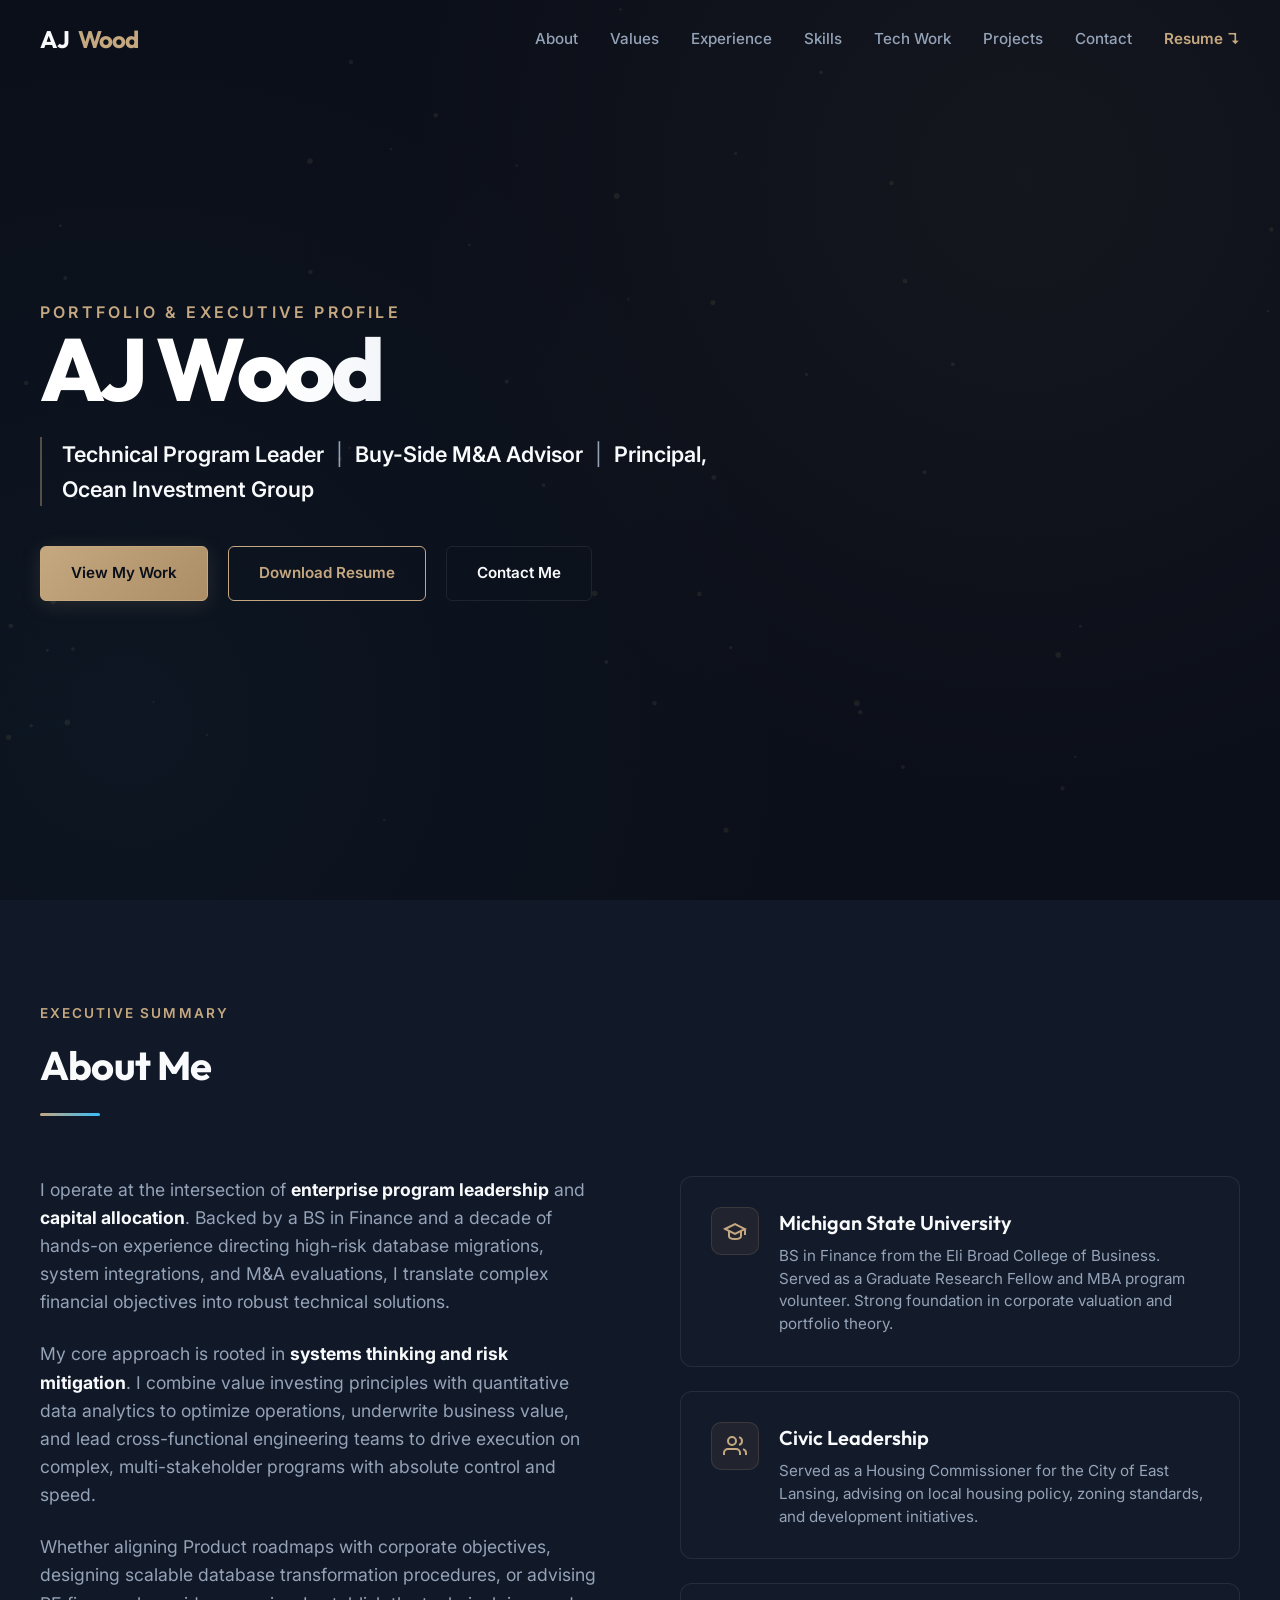
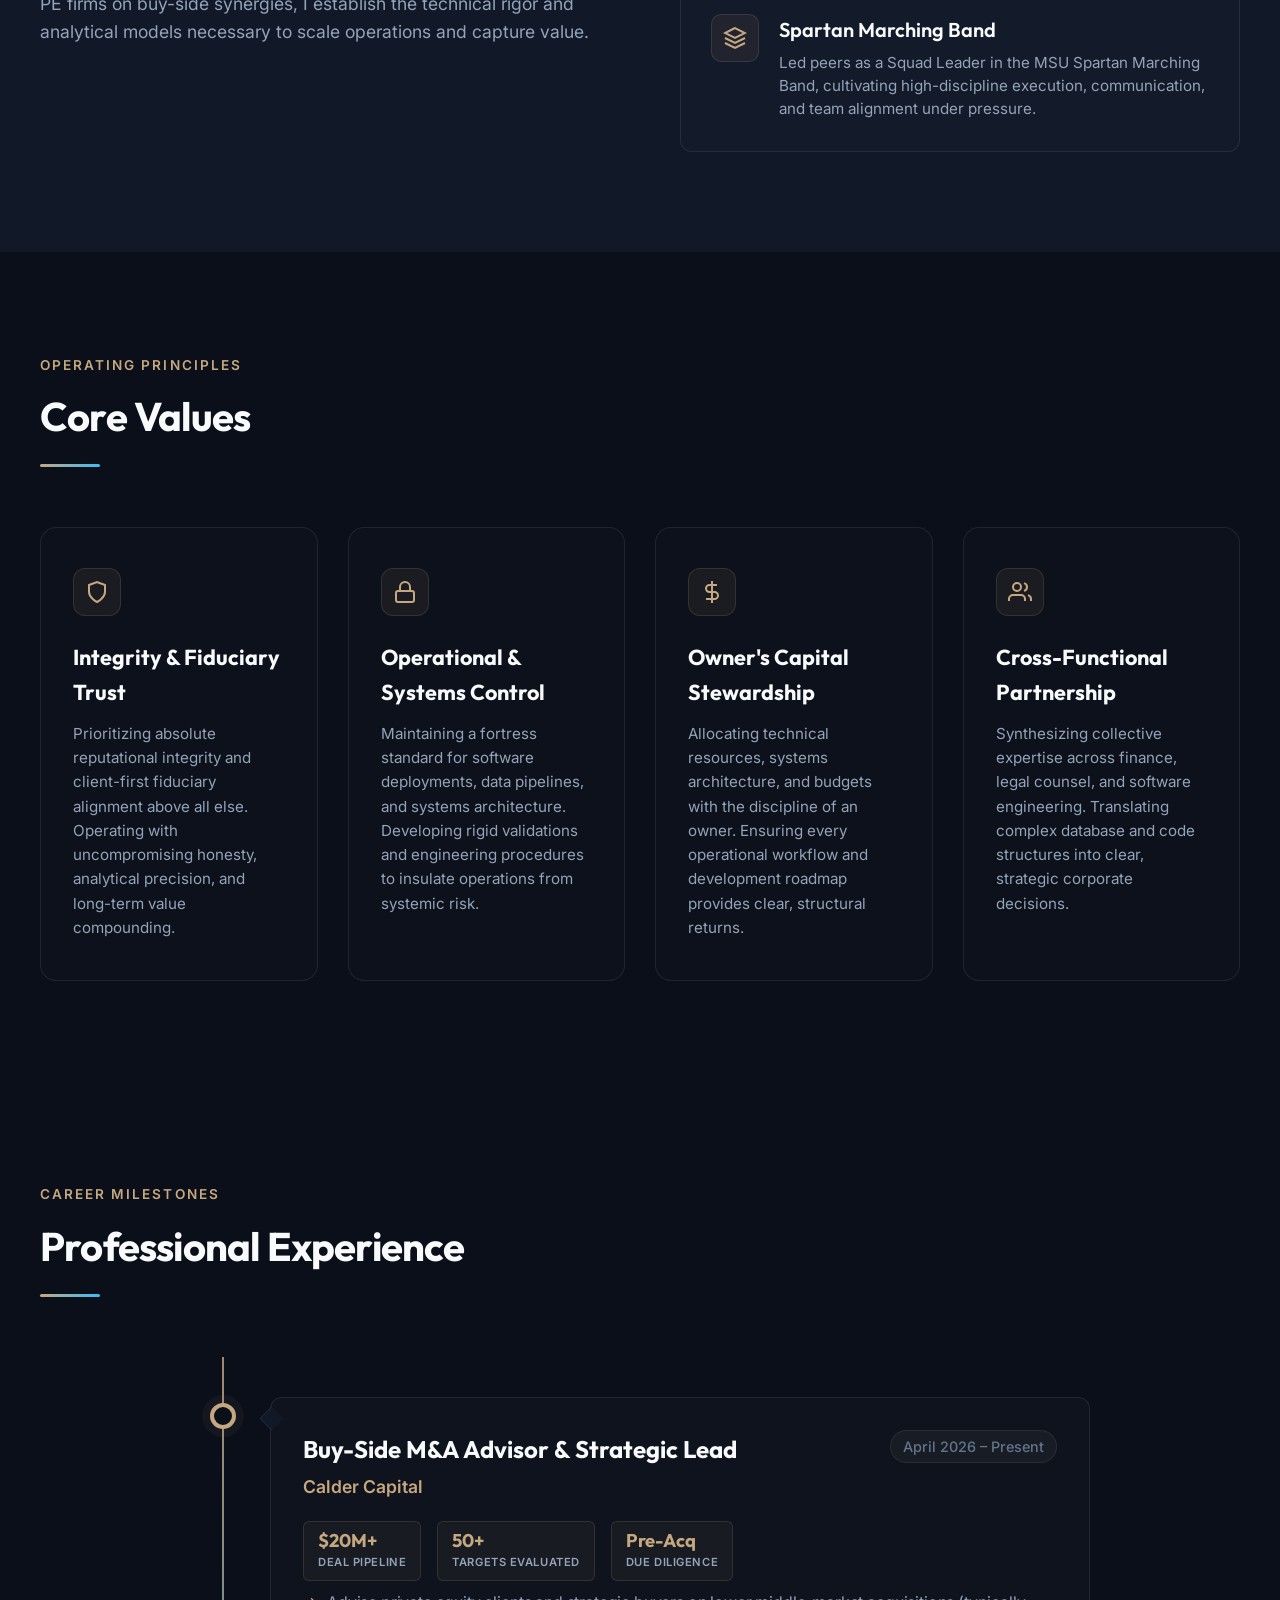
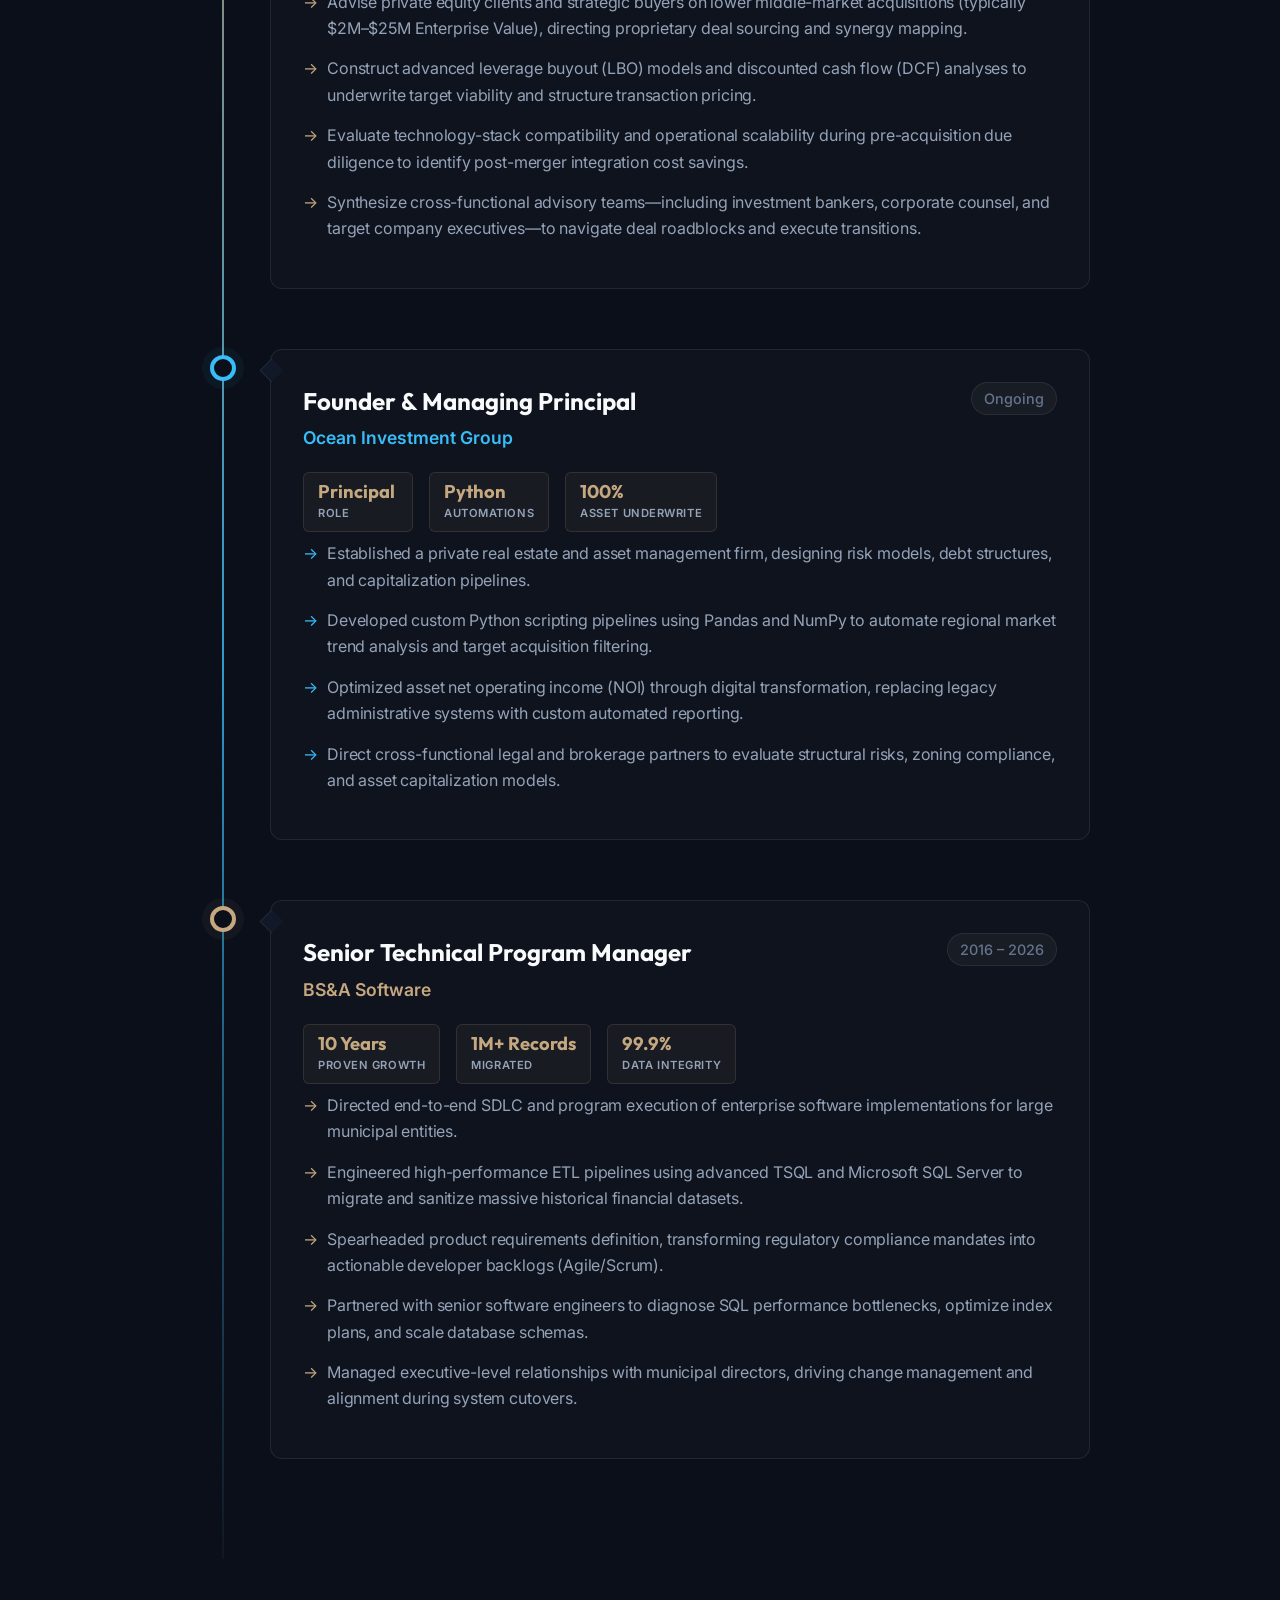
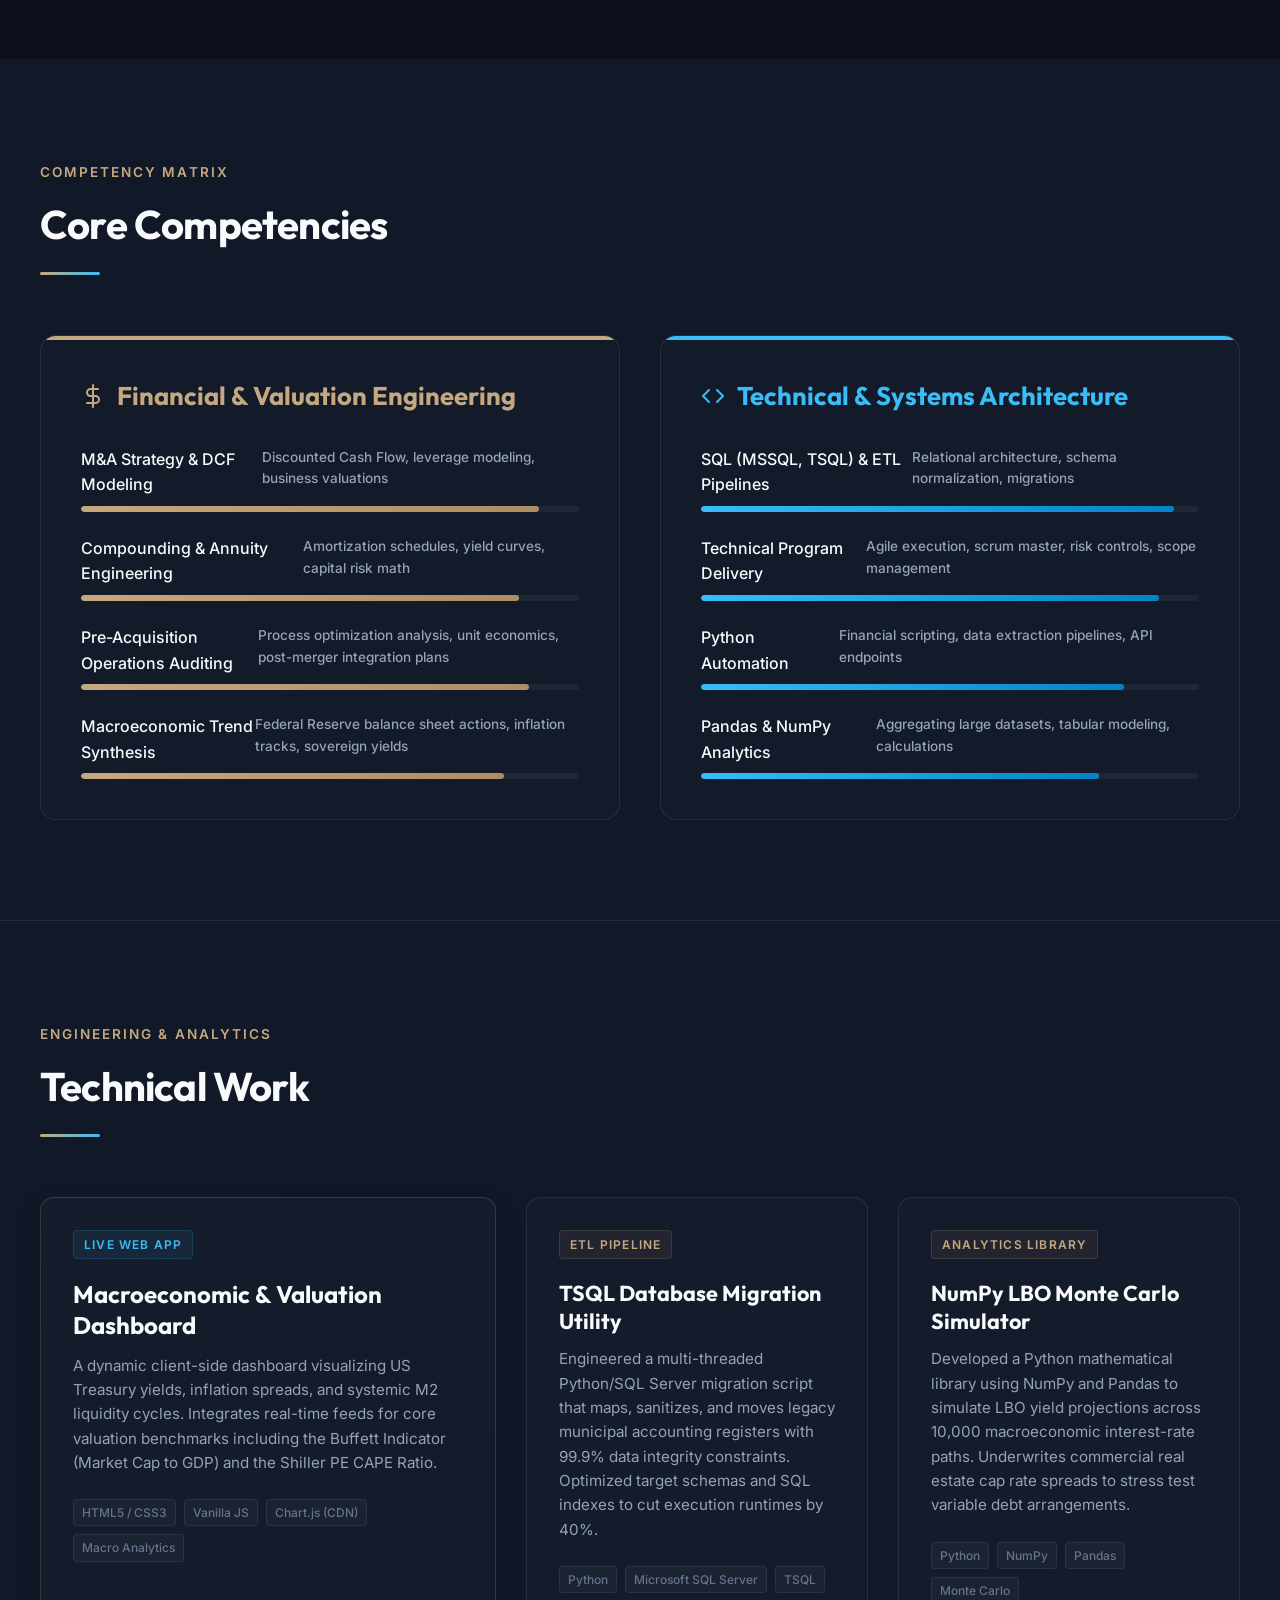
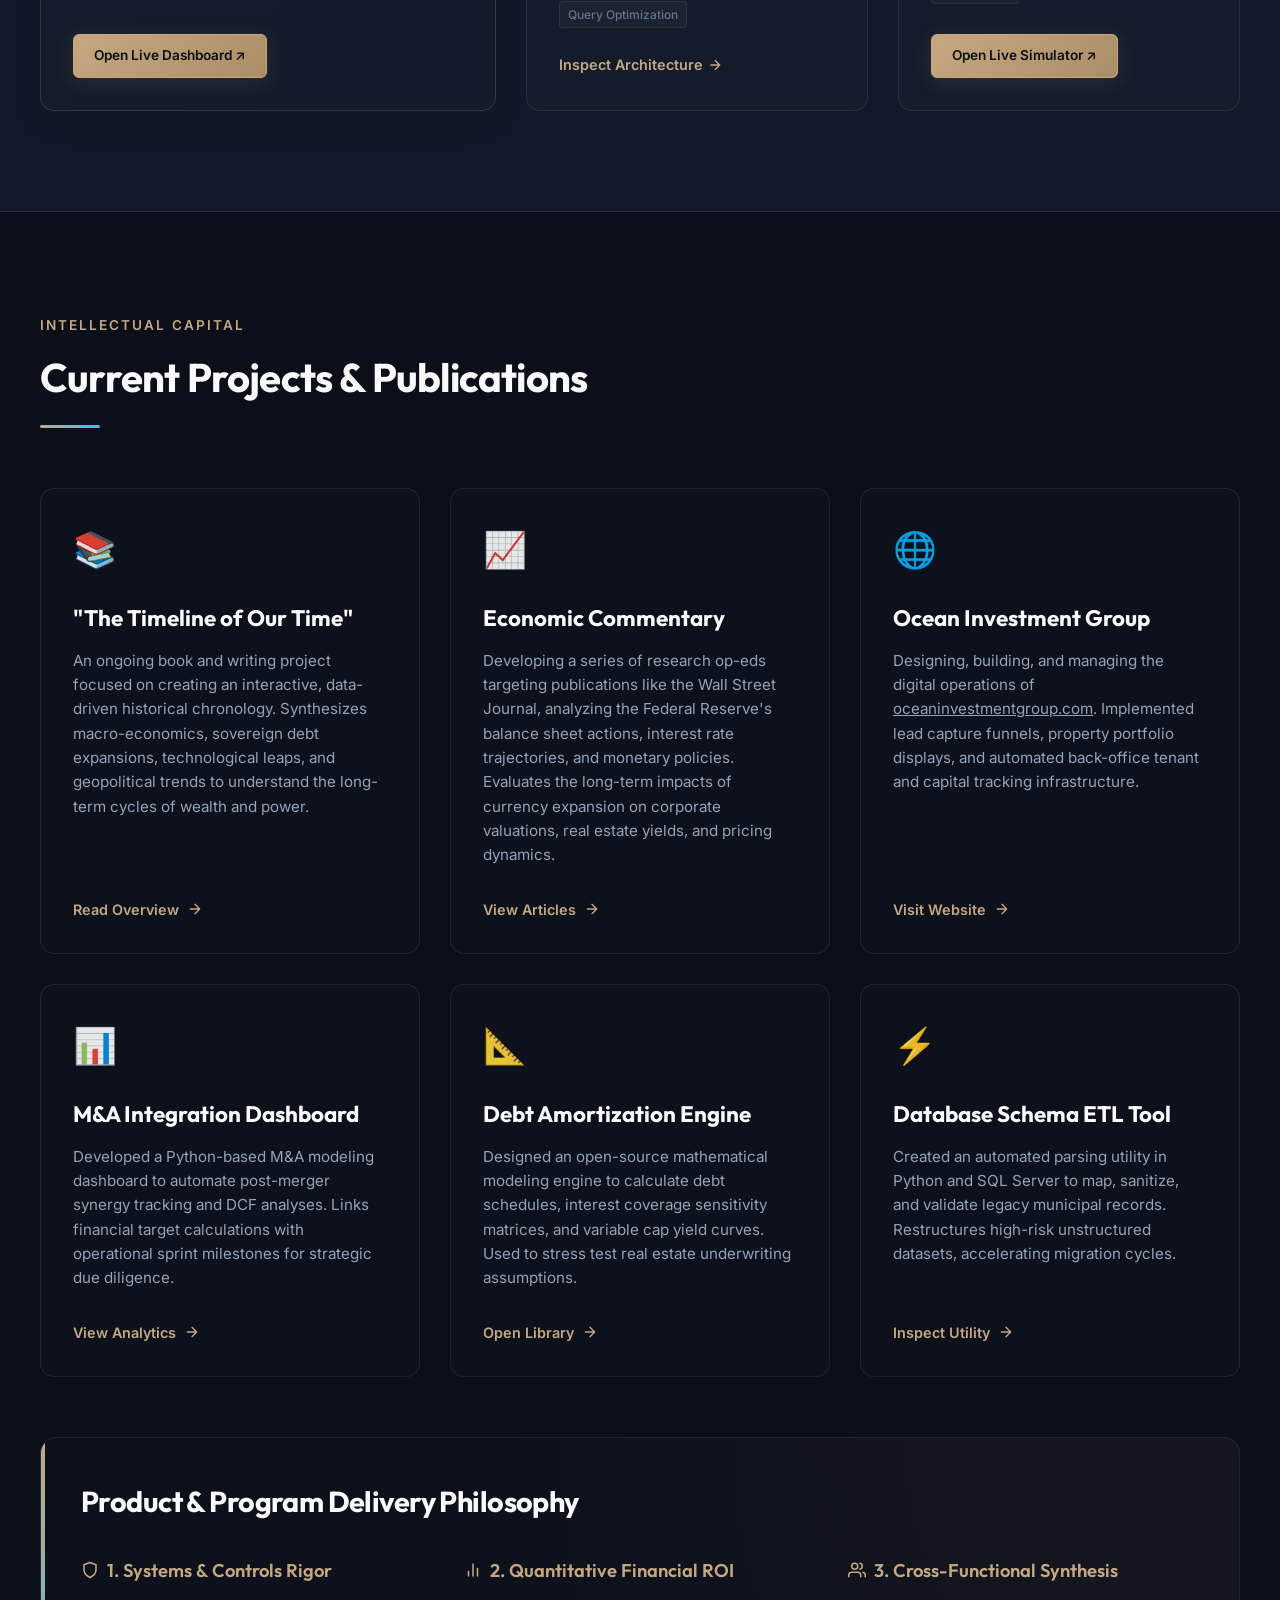
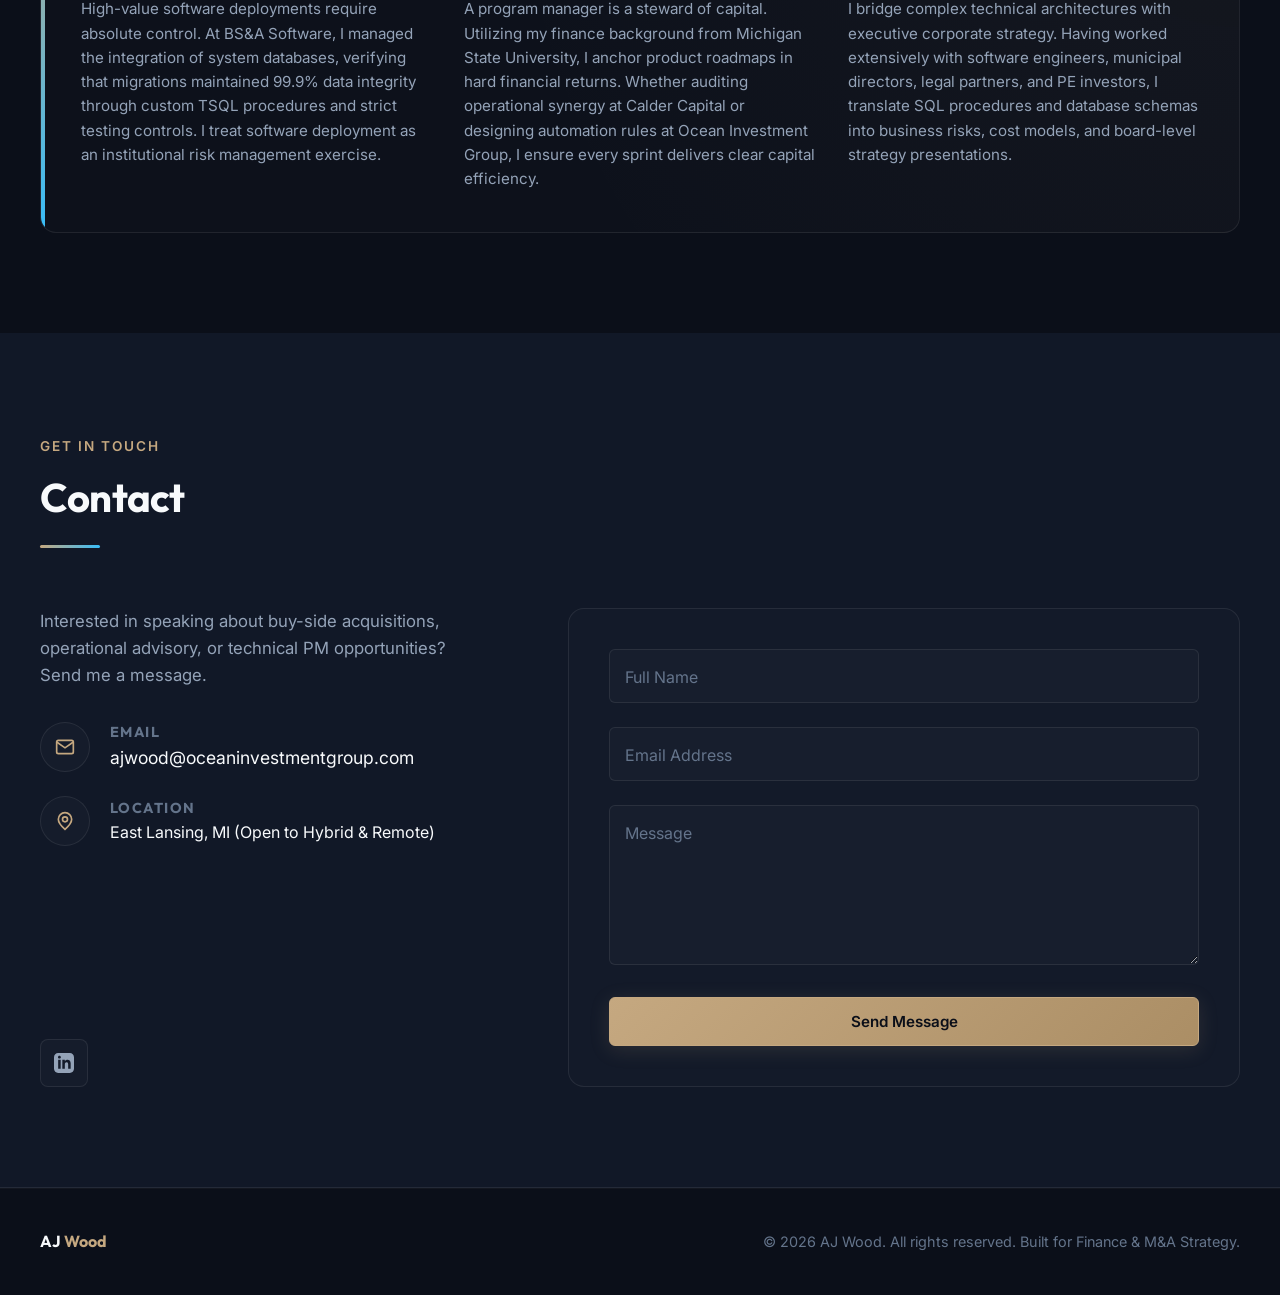
==== commit 5e0d0466: "Build and link interactive LBO Monte Carlo Yield Simulator subpage" ====
--- a/index.html
+++ b/index.html
@@ -472,10 +472,7 @@
             </div>
           </div>
           <div class="tech-card-action">
-            <a href="#" class="tech-link-inline" id="link-tech-mcts">
-              Open Code Repository 
-              <svg xmlns="http://www.w3.org/2000/svg" viewBox="0 0 24 24" width="16" height="16" fill="none" stroke="currentColor" stroke-width="2" style="vertical-align: middle; margin-left: 4px;"><path d="M5 12h14M12 5l7 7-7 7"/></svg>
-            </a>
+            <a href="simulator.html" class="btn btn-primary btn-sm" id="btn-view-simulator" style="font-size: 0.85rem; padding: 10px 20px;">Open Live Simulator ↗</a>
           </div>
         </div>
       </div>
--- a/styles.css
+++ b/styles.css
@@ -1863,3 +1863,63 @@
   color: var(--text-secondary);
   line-height: 1.5;
 }
+
+/* LBO Simulator Specific Panel & Slider Styles */
+.simulator-panel {
+  background: var(--bg-secondary);
+  border: 1px solid var(--border-color);
+  border-radius: 14px;
+  padding: 30px;
+  border-color: rgba(var(--color-accent-rgb), 0.15);
+  box-shadow: 0 10px 30px rgba(0, 0, 0, 0.15);
+}
+
+.slider-group {
+  margin-bottom: 24px;
+}
+
+.slider-label {
+  display: flex;
+  justify-content: space-between;
+  align-items: center;
+  margin-bottom: 8px;
+}
+
+.slider-label label {
+  font-size: 0.9rem;
+  font-weight: 500;
+  color: var(--text-secondary);
+}
+
+.slider-label span {
+  font-size: 0.95rem;
+  font-weight: 600;
+  color: var(--color-accent);
+}
+
+.slider-group input[type="range"] {
+  width: 100%;
+  height: 6px;
+  background: rgba(255, 255, 255, 0.08);
+  border-radius: 3px;
+  outline: none;
+  -webkit-appearance: none;
+  appearance: none;
+  cursor: pointer;
+}
+
+.slider-group input[type="range"]::-webkit-slider-thumb {
+  -webkit-appearance: none;
+  appearance: none;
+  width: 16px;
+  height: 16px;
+  border-radius: 50%;
+  background: var(--color-accent);
+  border: 2px solid var(--bg-secondary);
+  box-shadow: 0 0 10px rgba(197, 168, 128, 0.5);
+  transition: transform var(--transition-fast);
+}
+
+.slider-group input[type="range"]::-webkit-slider-thumb:hover {
+  transform: scale(1.2);
+}
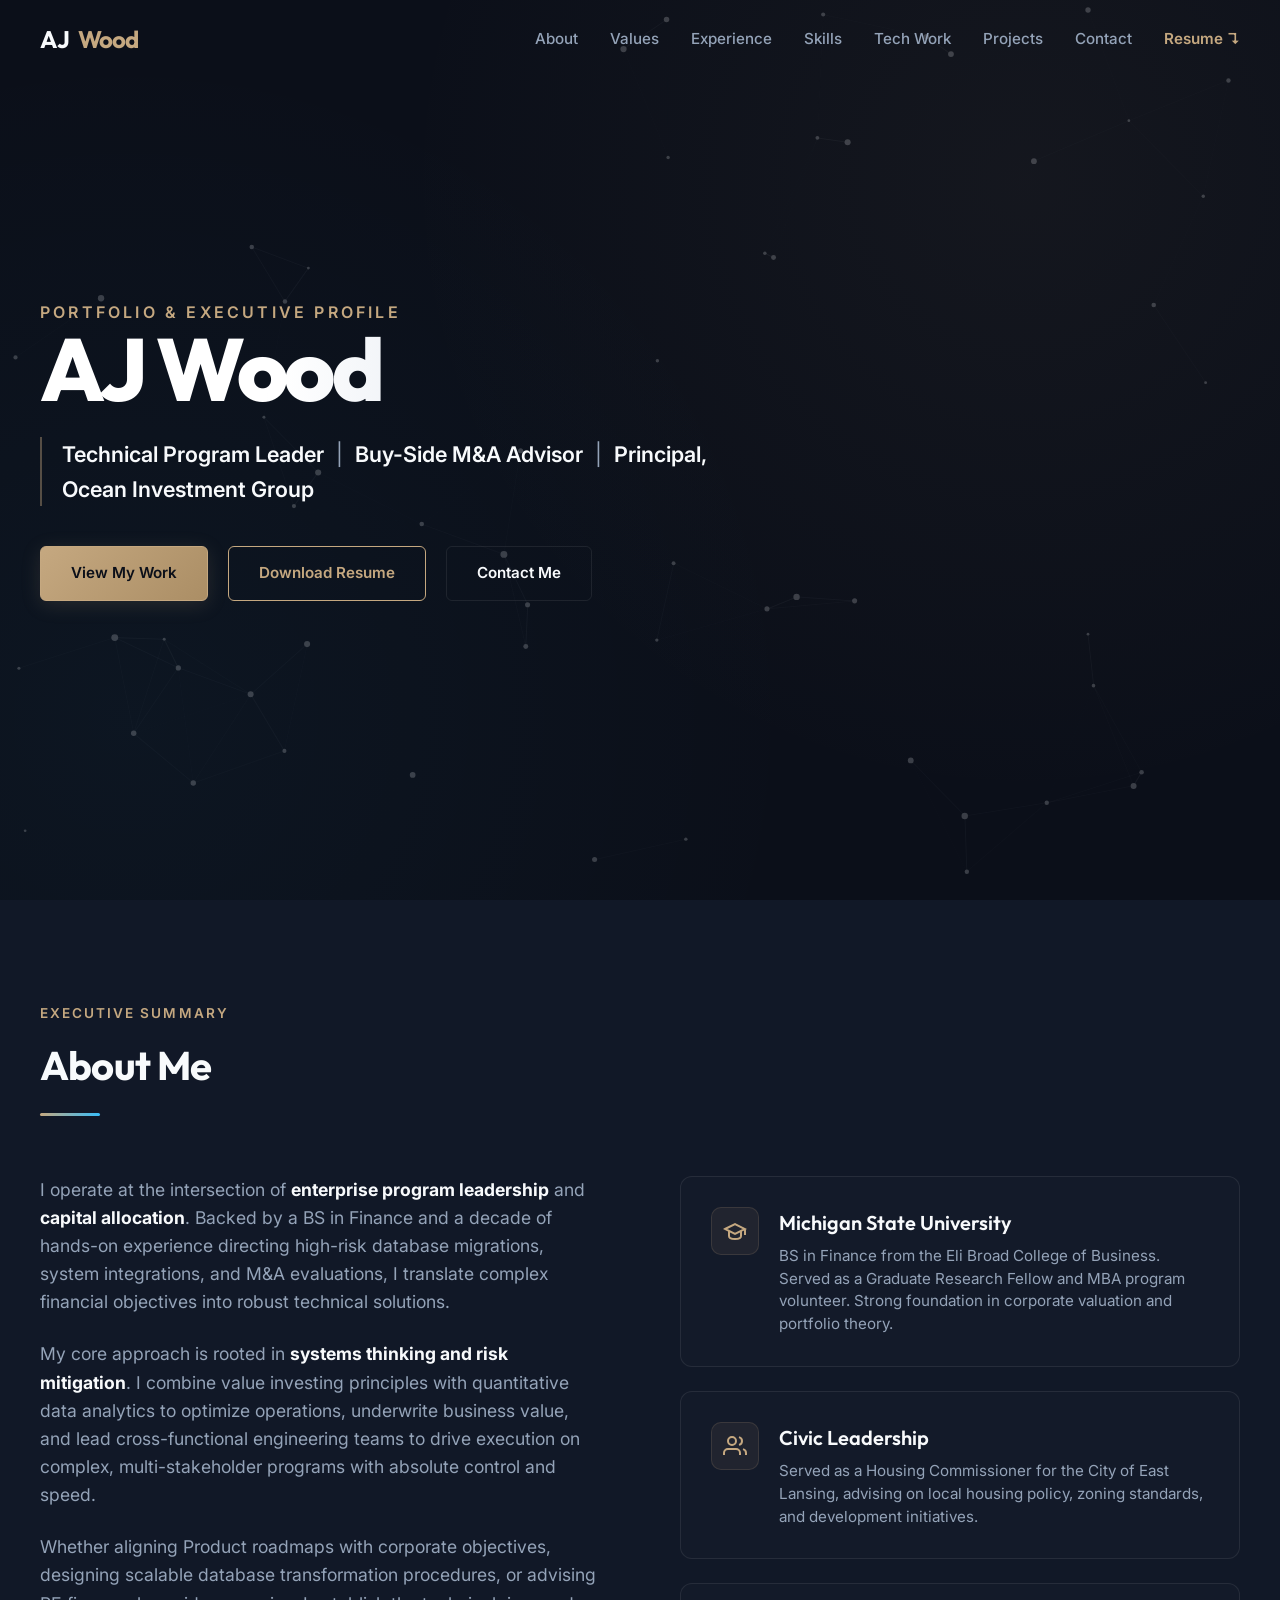
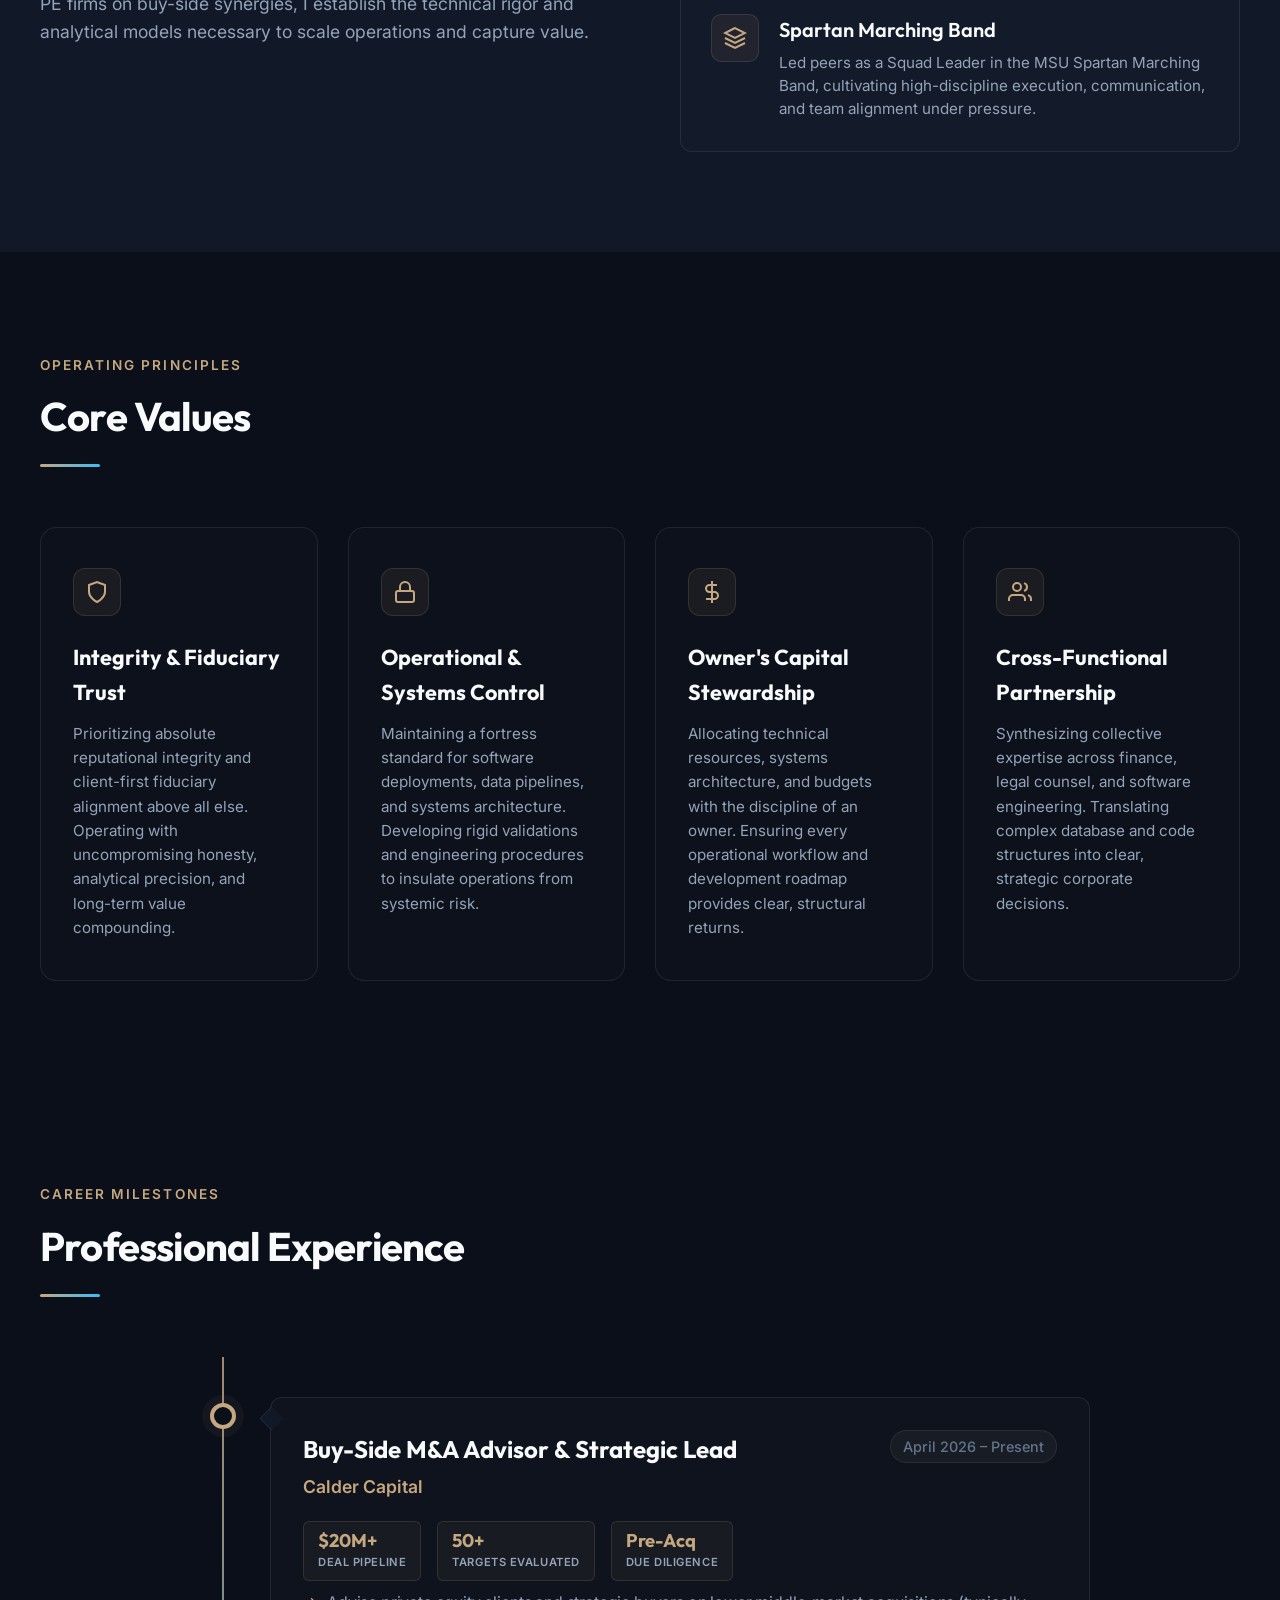
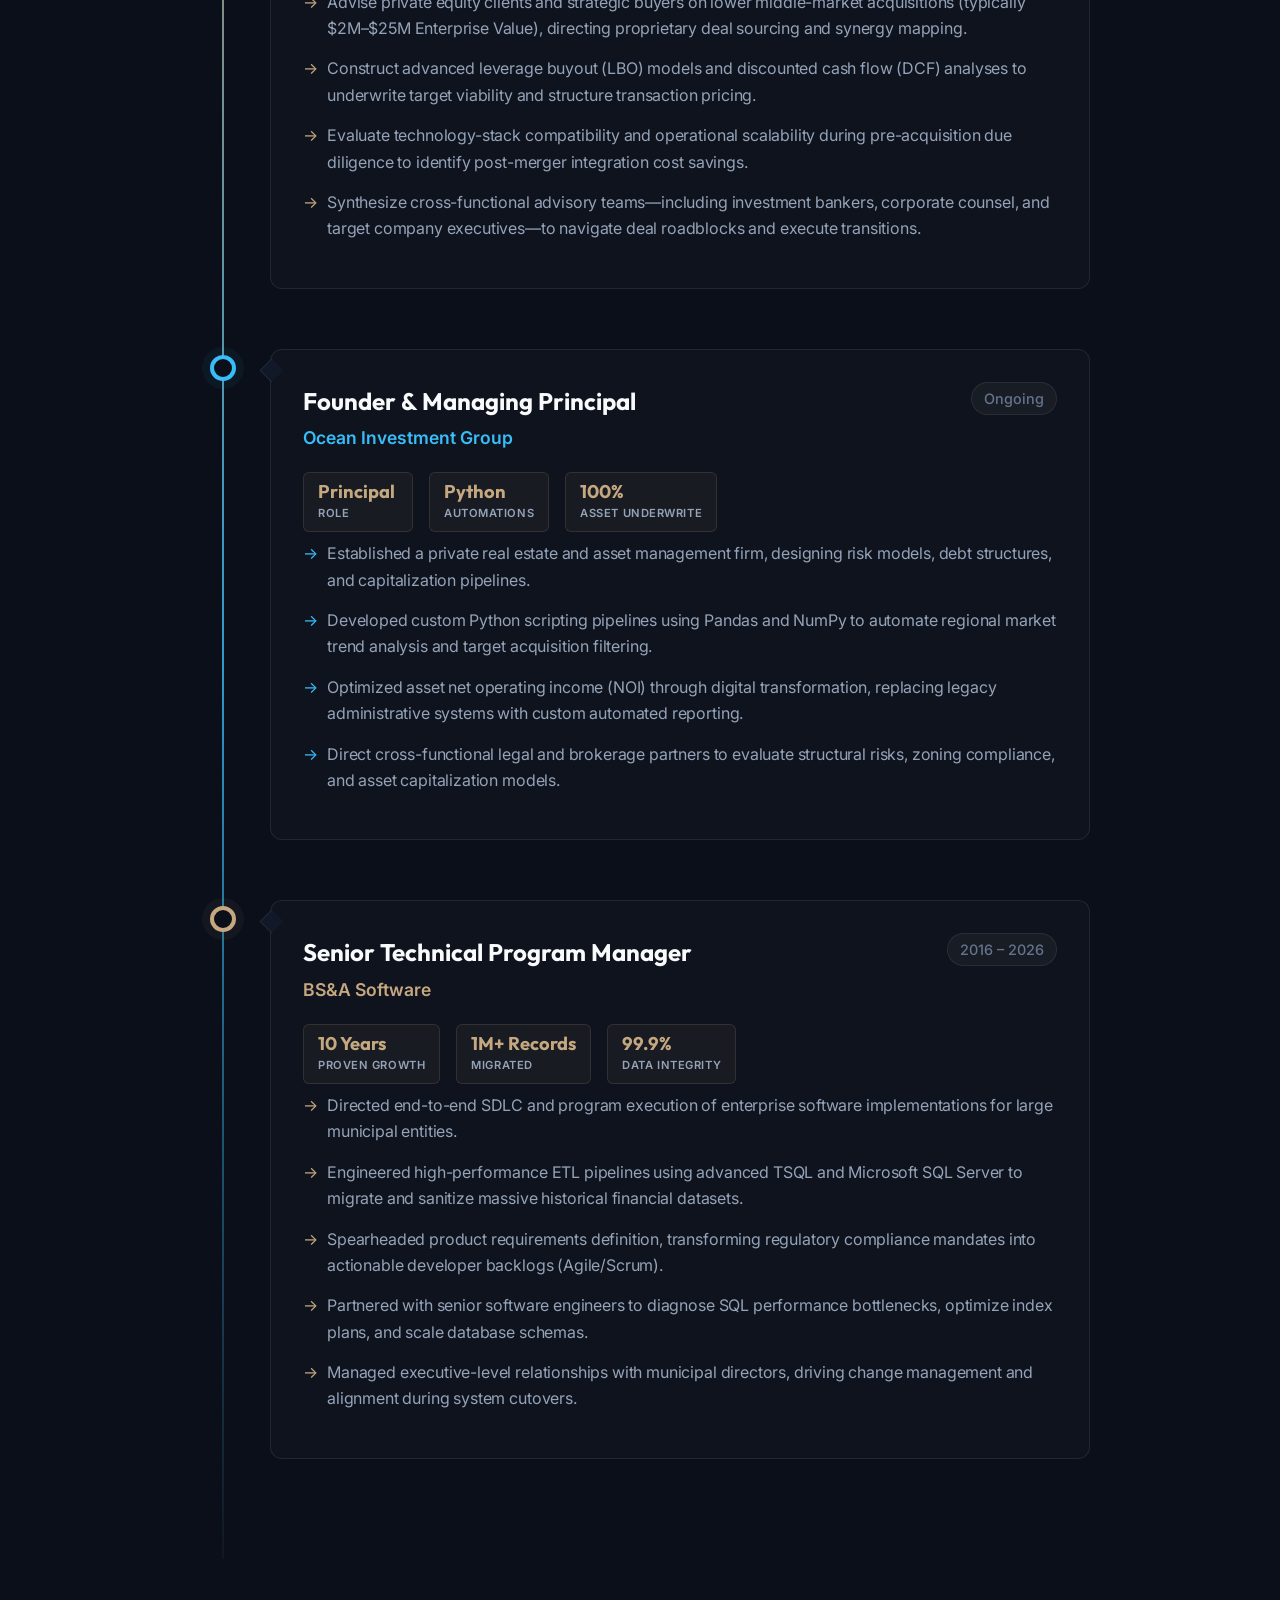
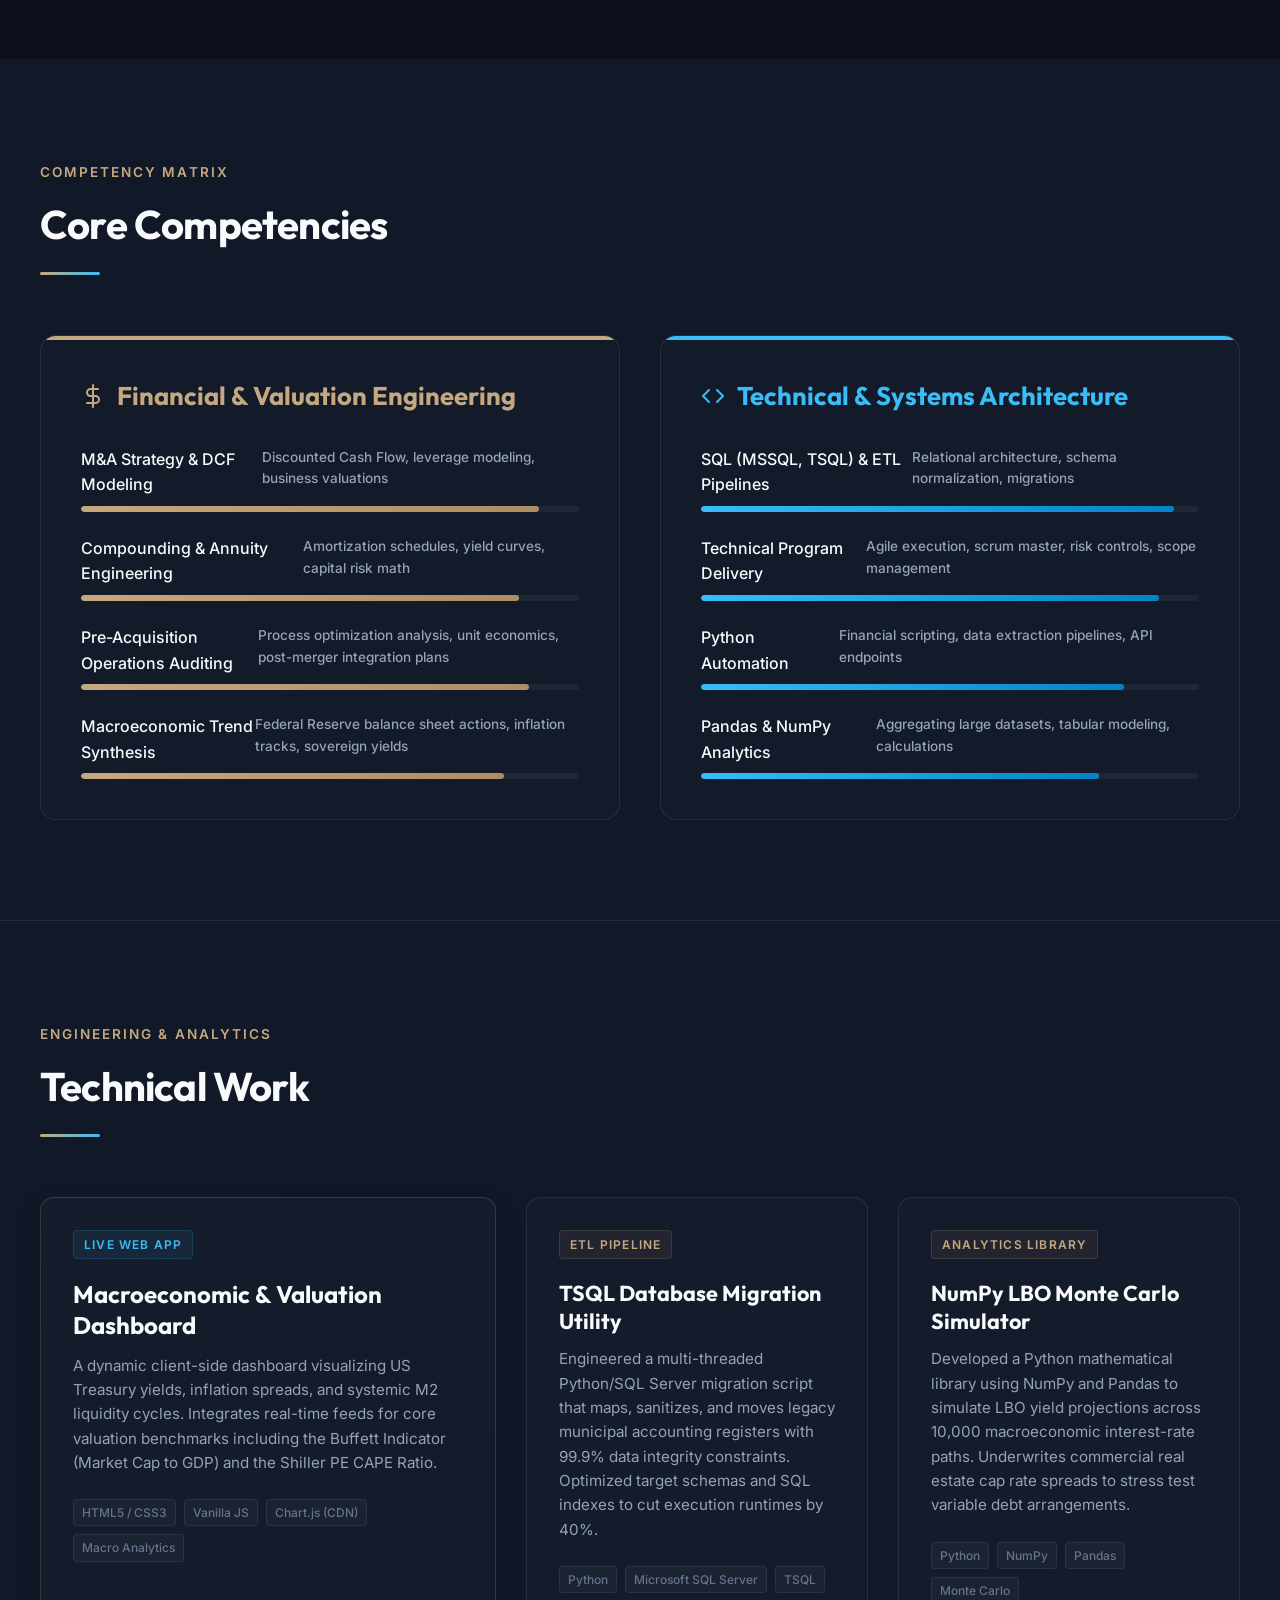
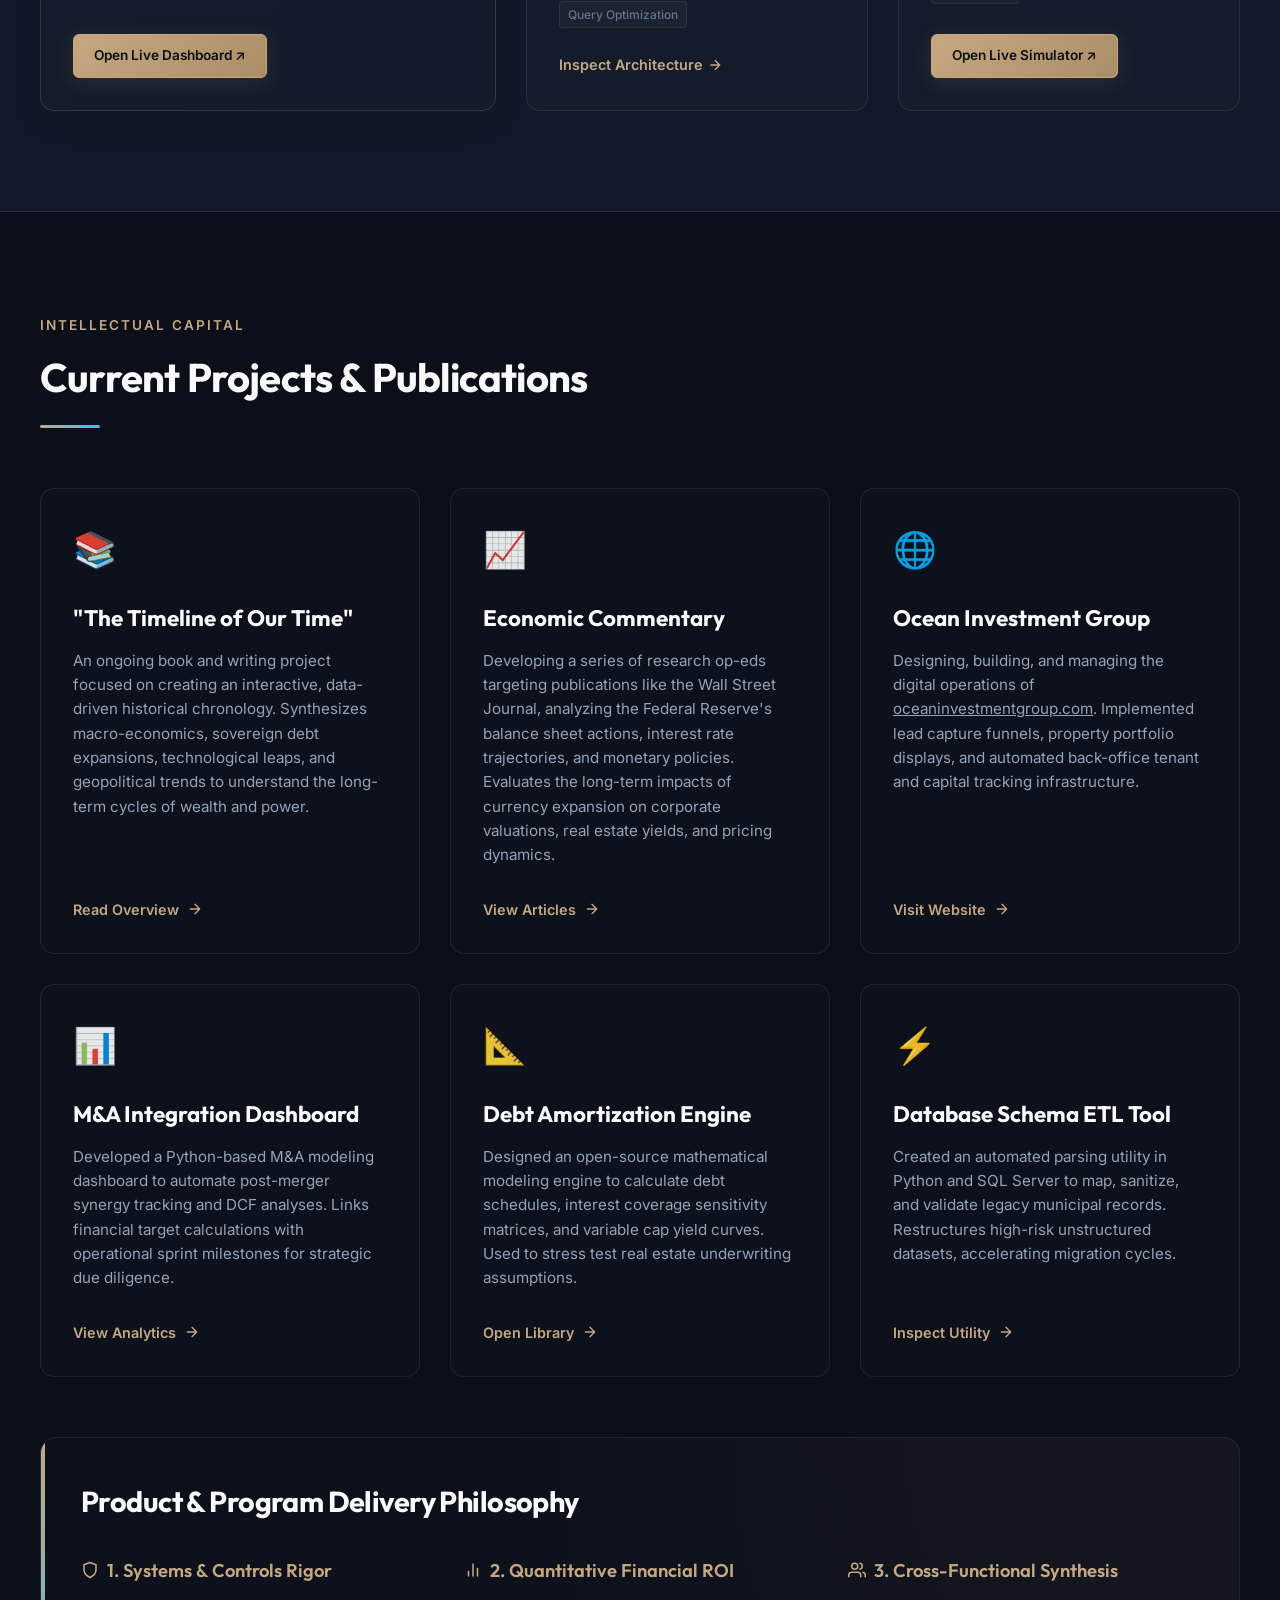
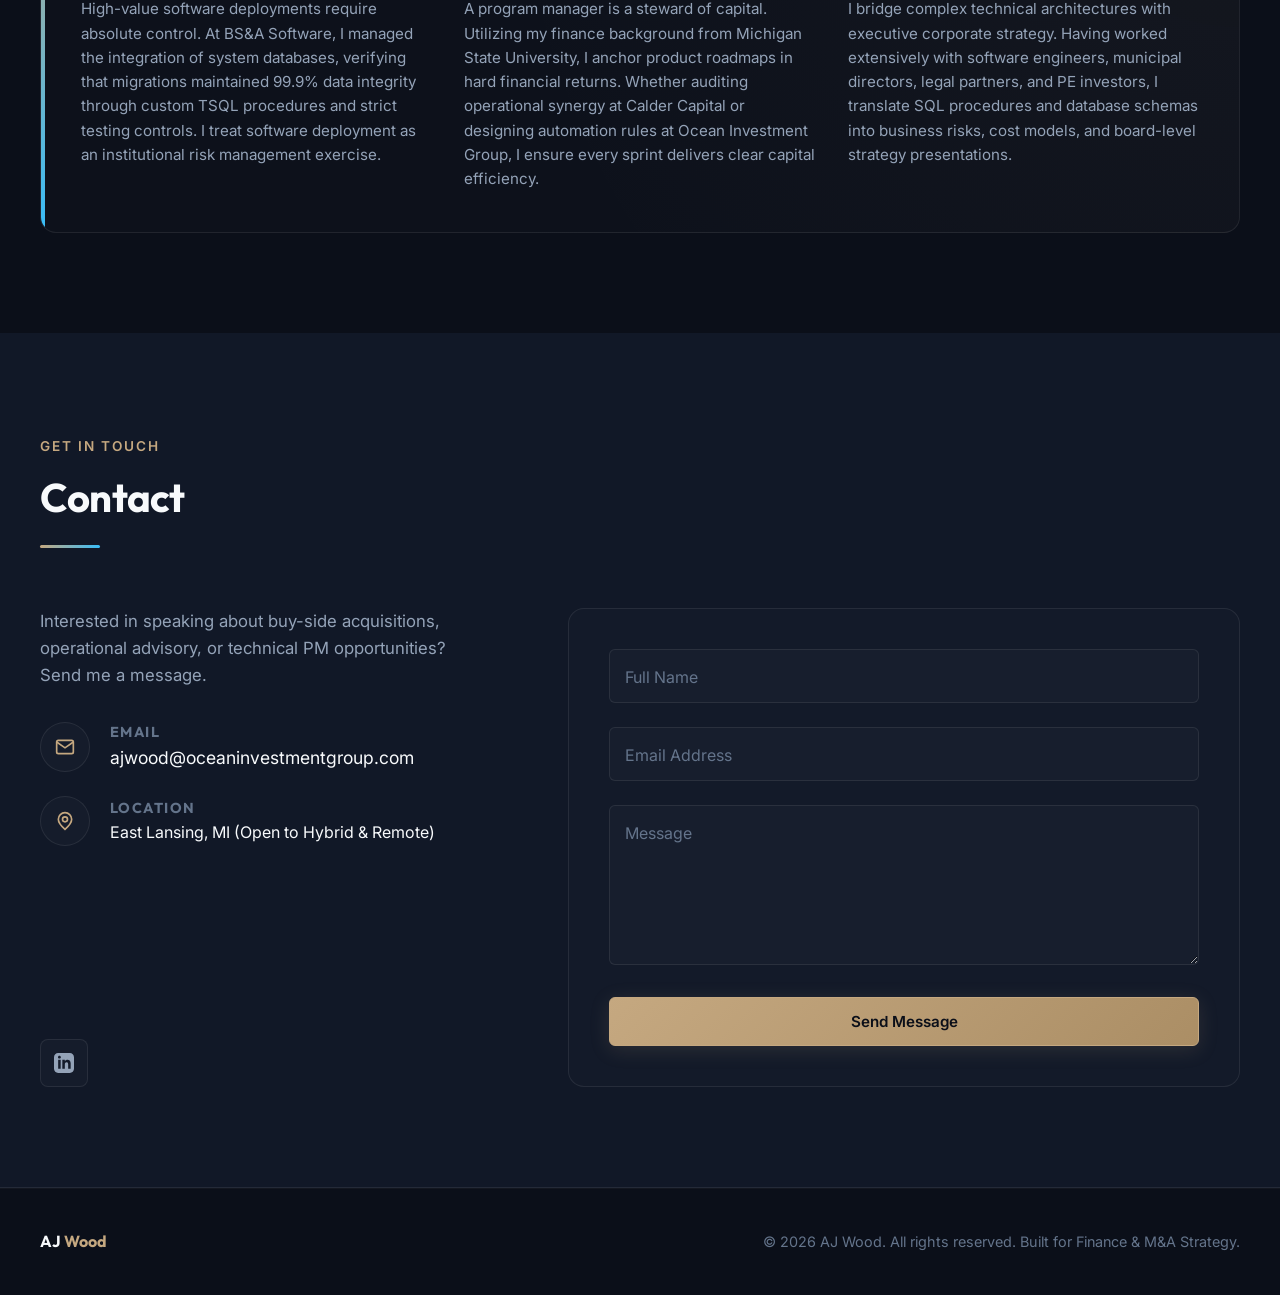
==== commit 5040e067: "Activate contact form submission to awood107@gmail.com and save dashboard enhancements" ====
--- a/index.html
+++ b/index.html
@@ -664,7 +664,12 @@
         </div>
         
         <div class="contact-form-container">
-          <form id="contact-form" action="#" method="POST" novalidate>
+          <form id="contact-form" action="https://formsubmit.co/awood107@gmail.com" method="POST" novalidate>
+            <!-- FormSubmit Configuration -->
+            <input type="hidden" name="_captcha" value="false">
+            <input type="text" name="_honey" style="display:none">
+            <input type="hidden" name="_subject" value="New Portfolio Message from Contact Form">
+
             <div class="form-group">
               <input type="text" id="form-name" name="name" class="form-input" placeholder=" " required>
               <label for="form-name" class="form-label">Full Name</label>
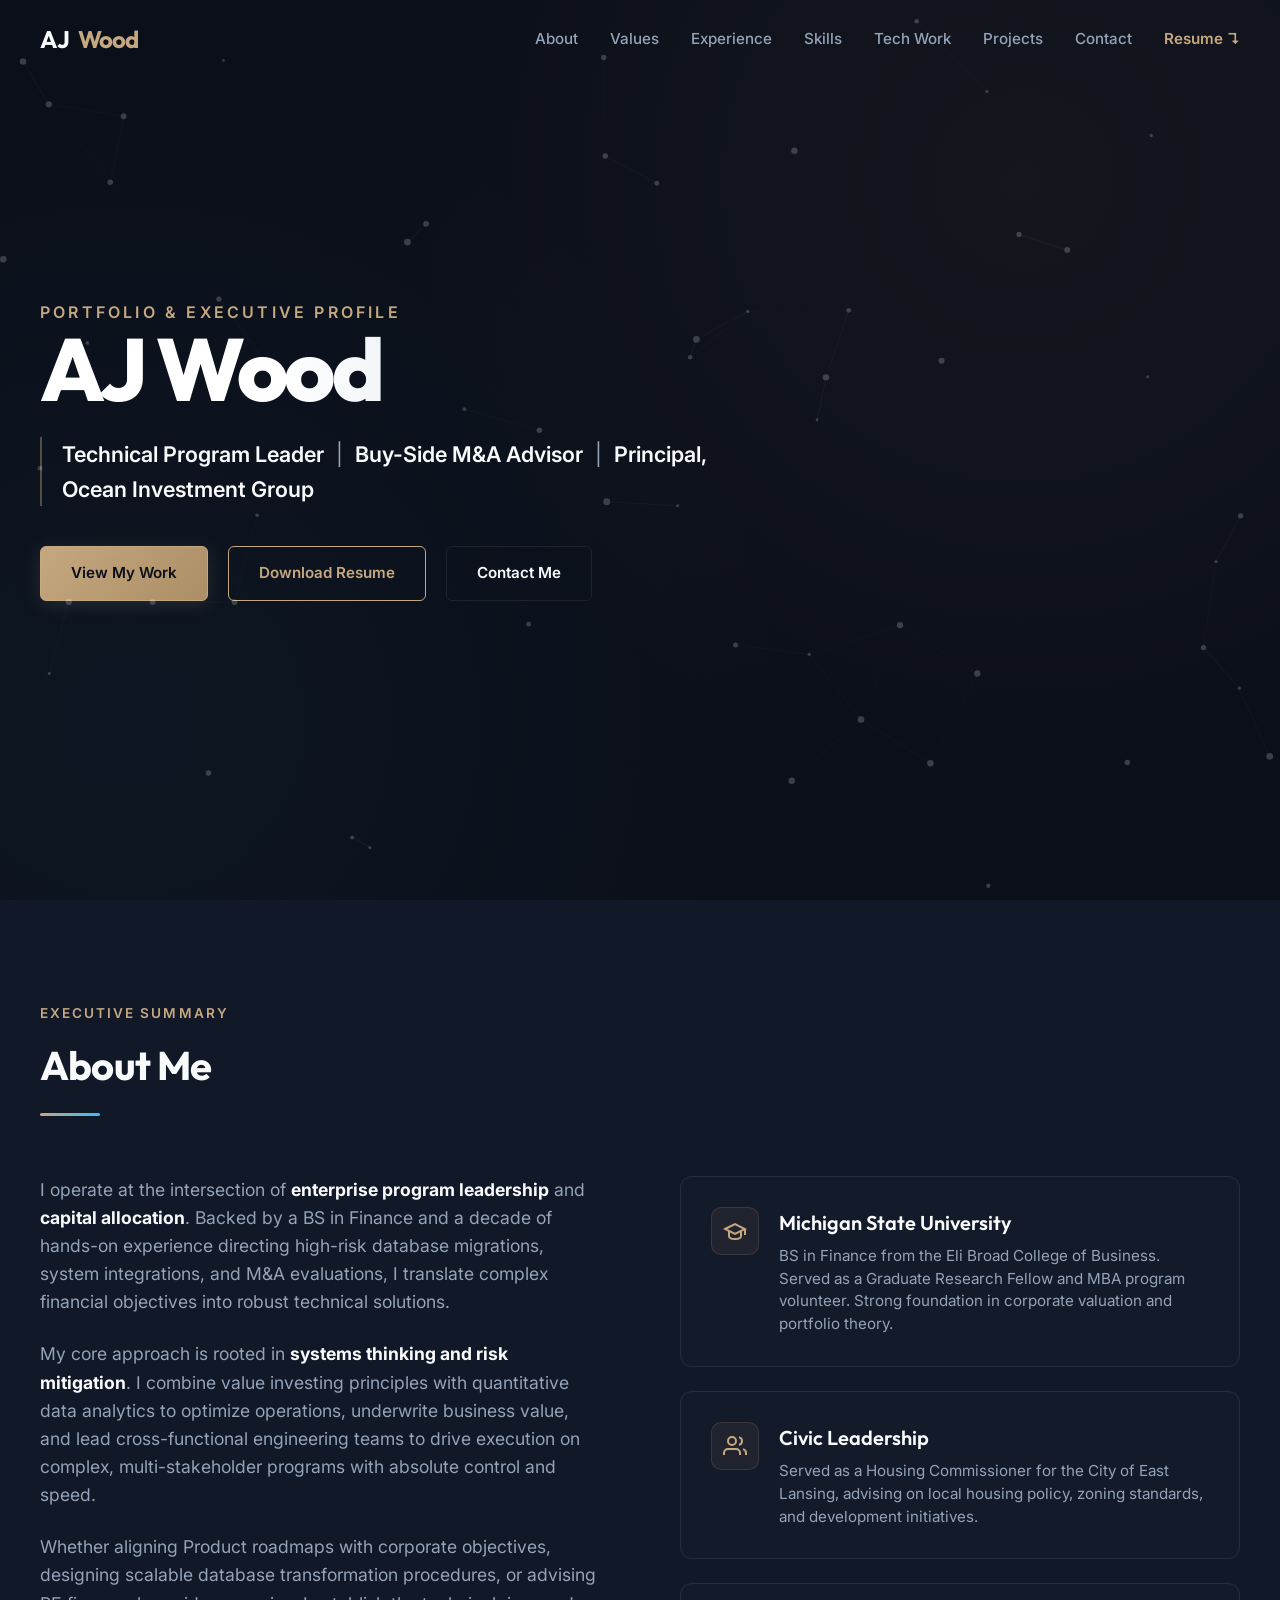
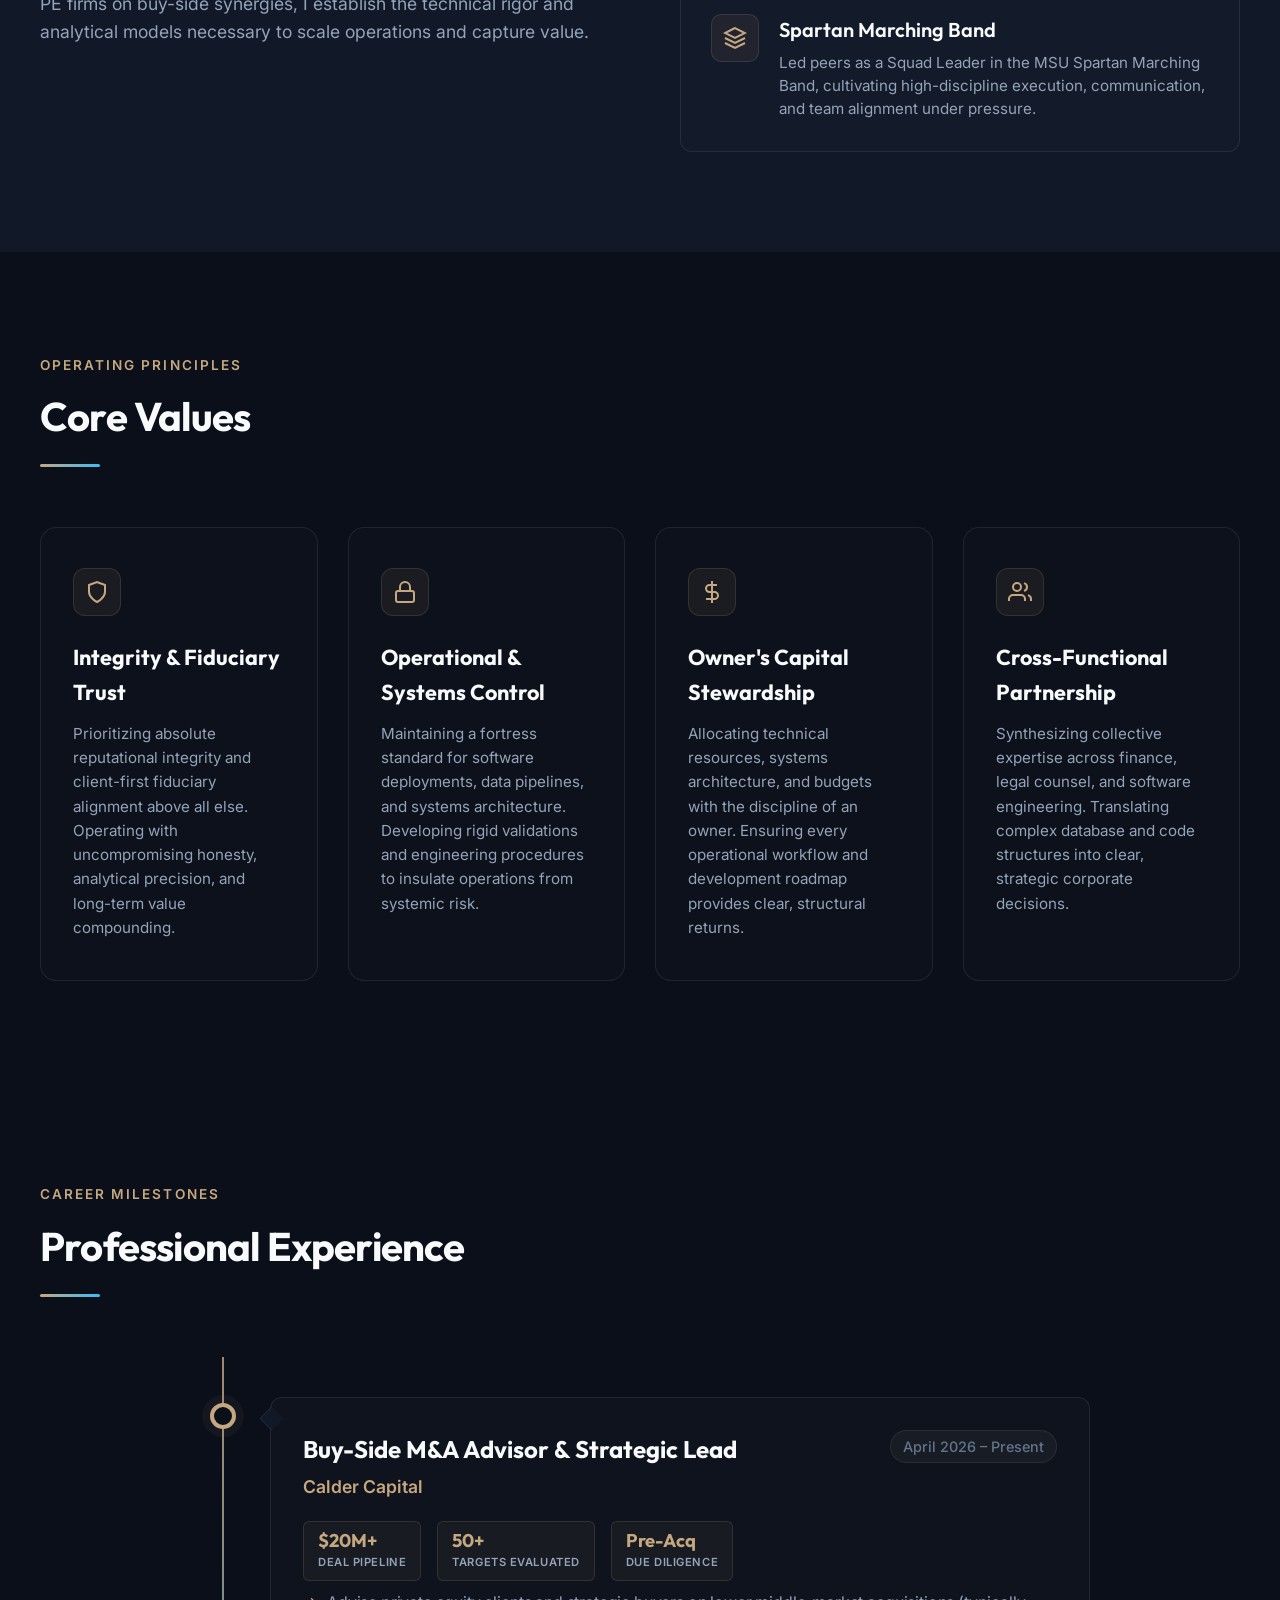
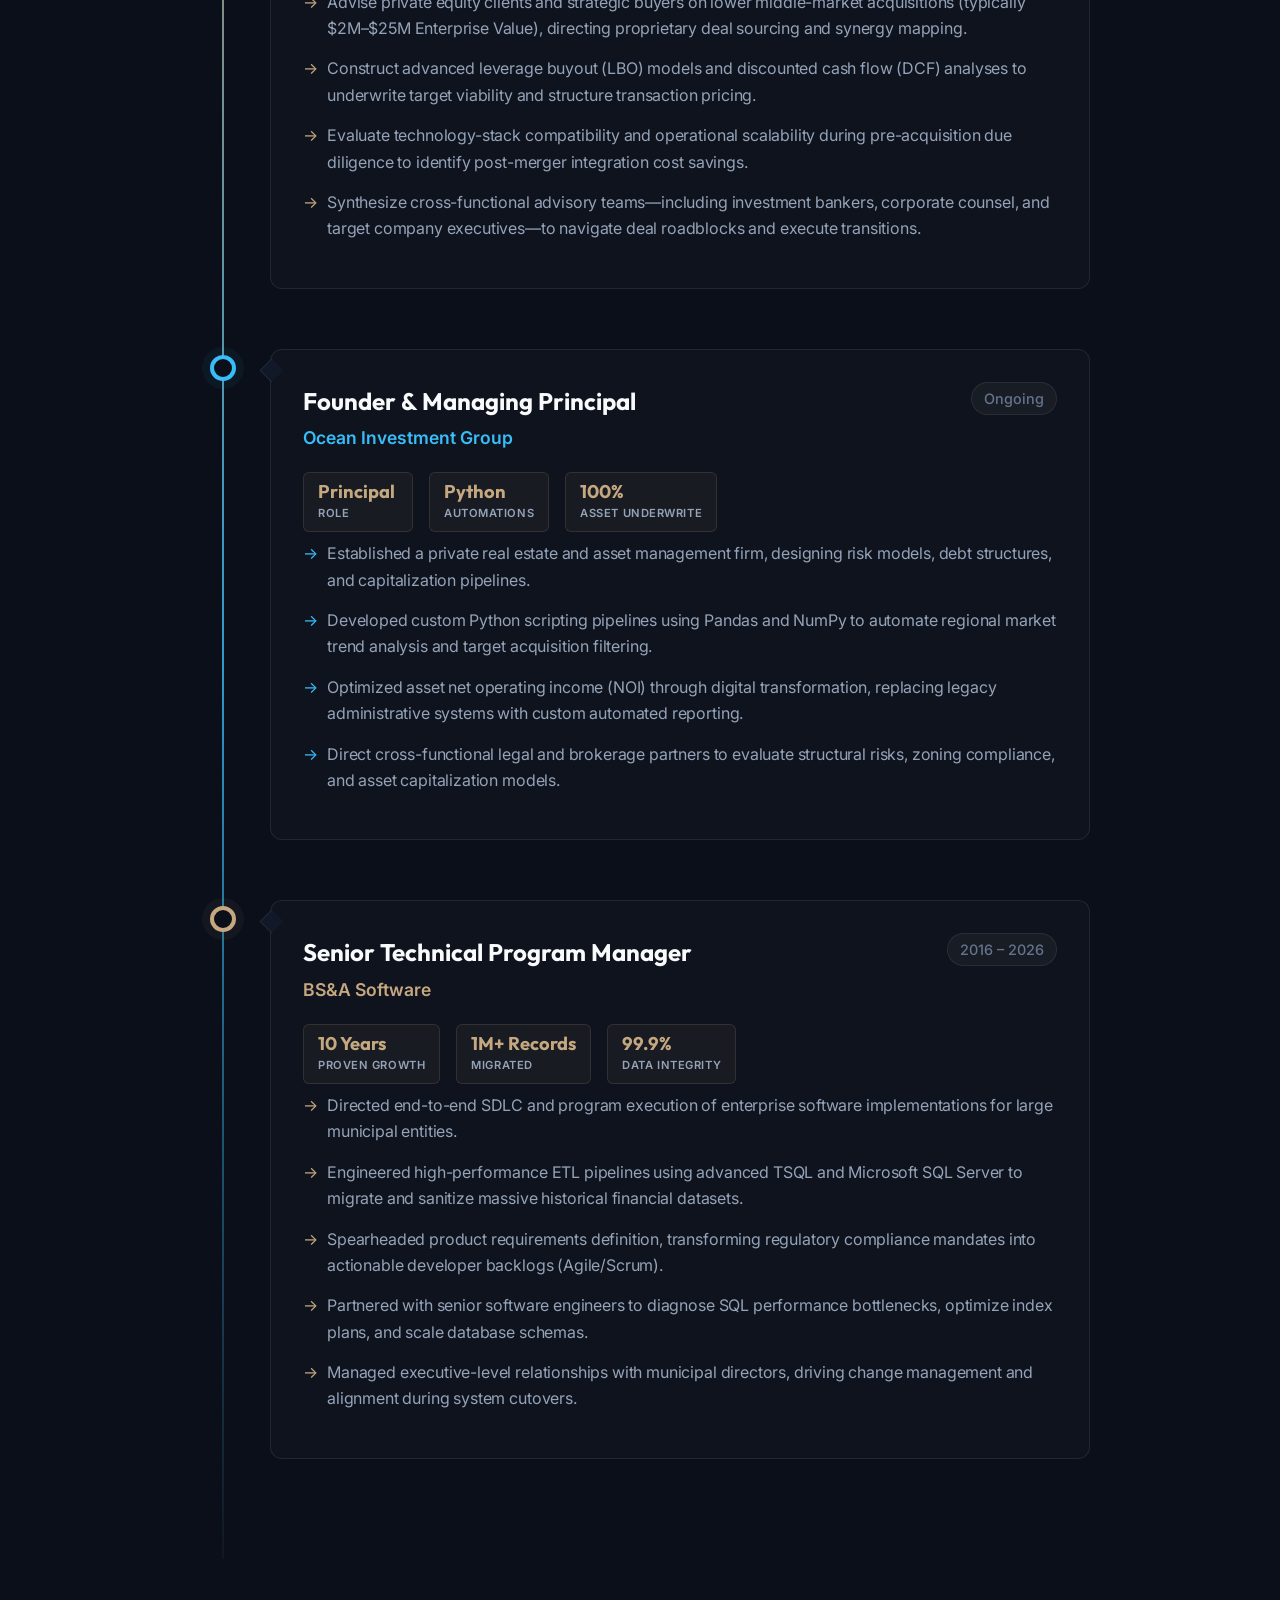
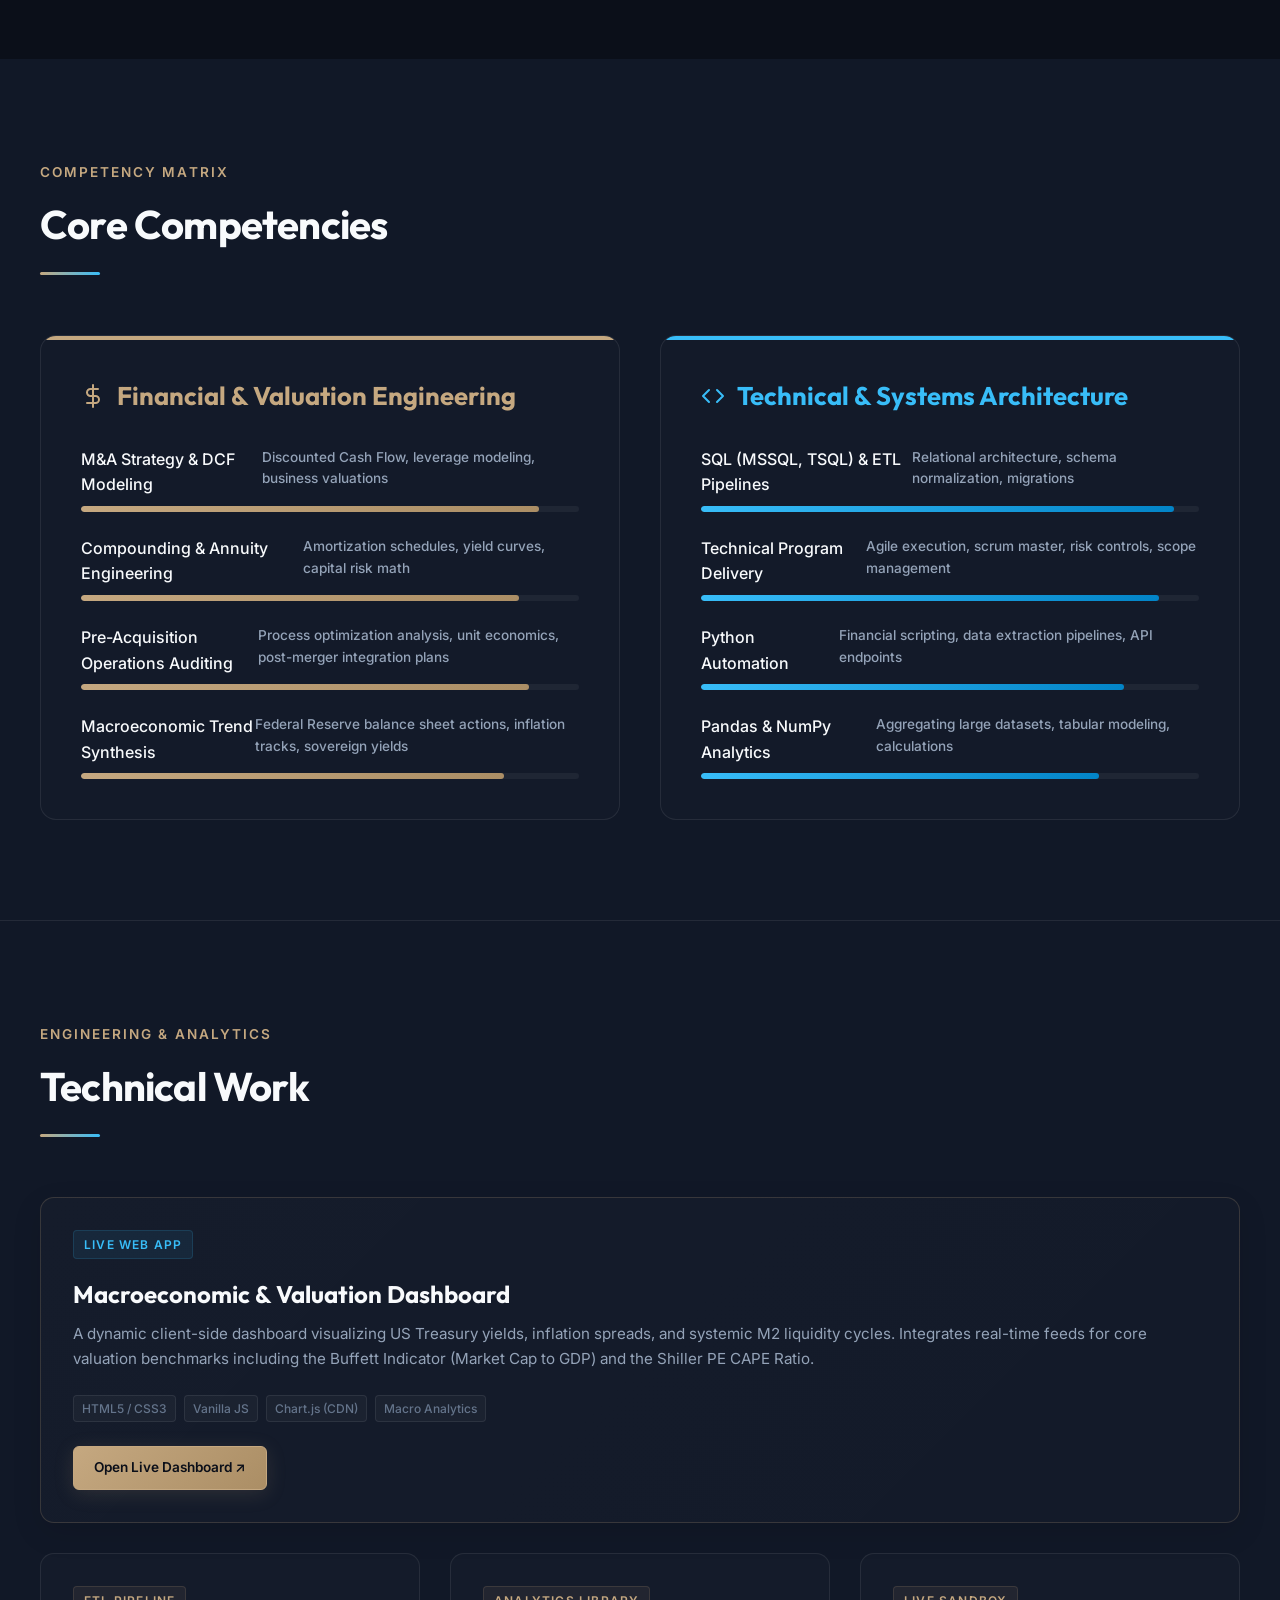
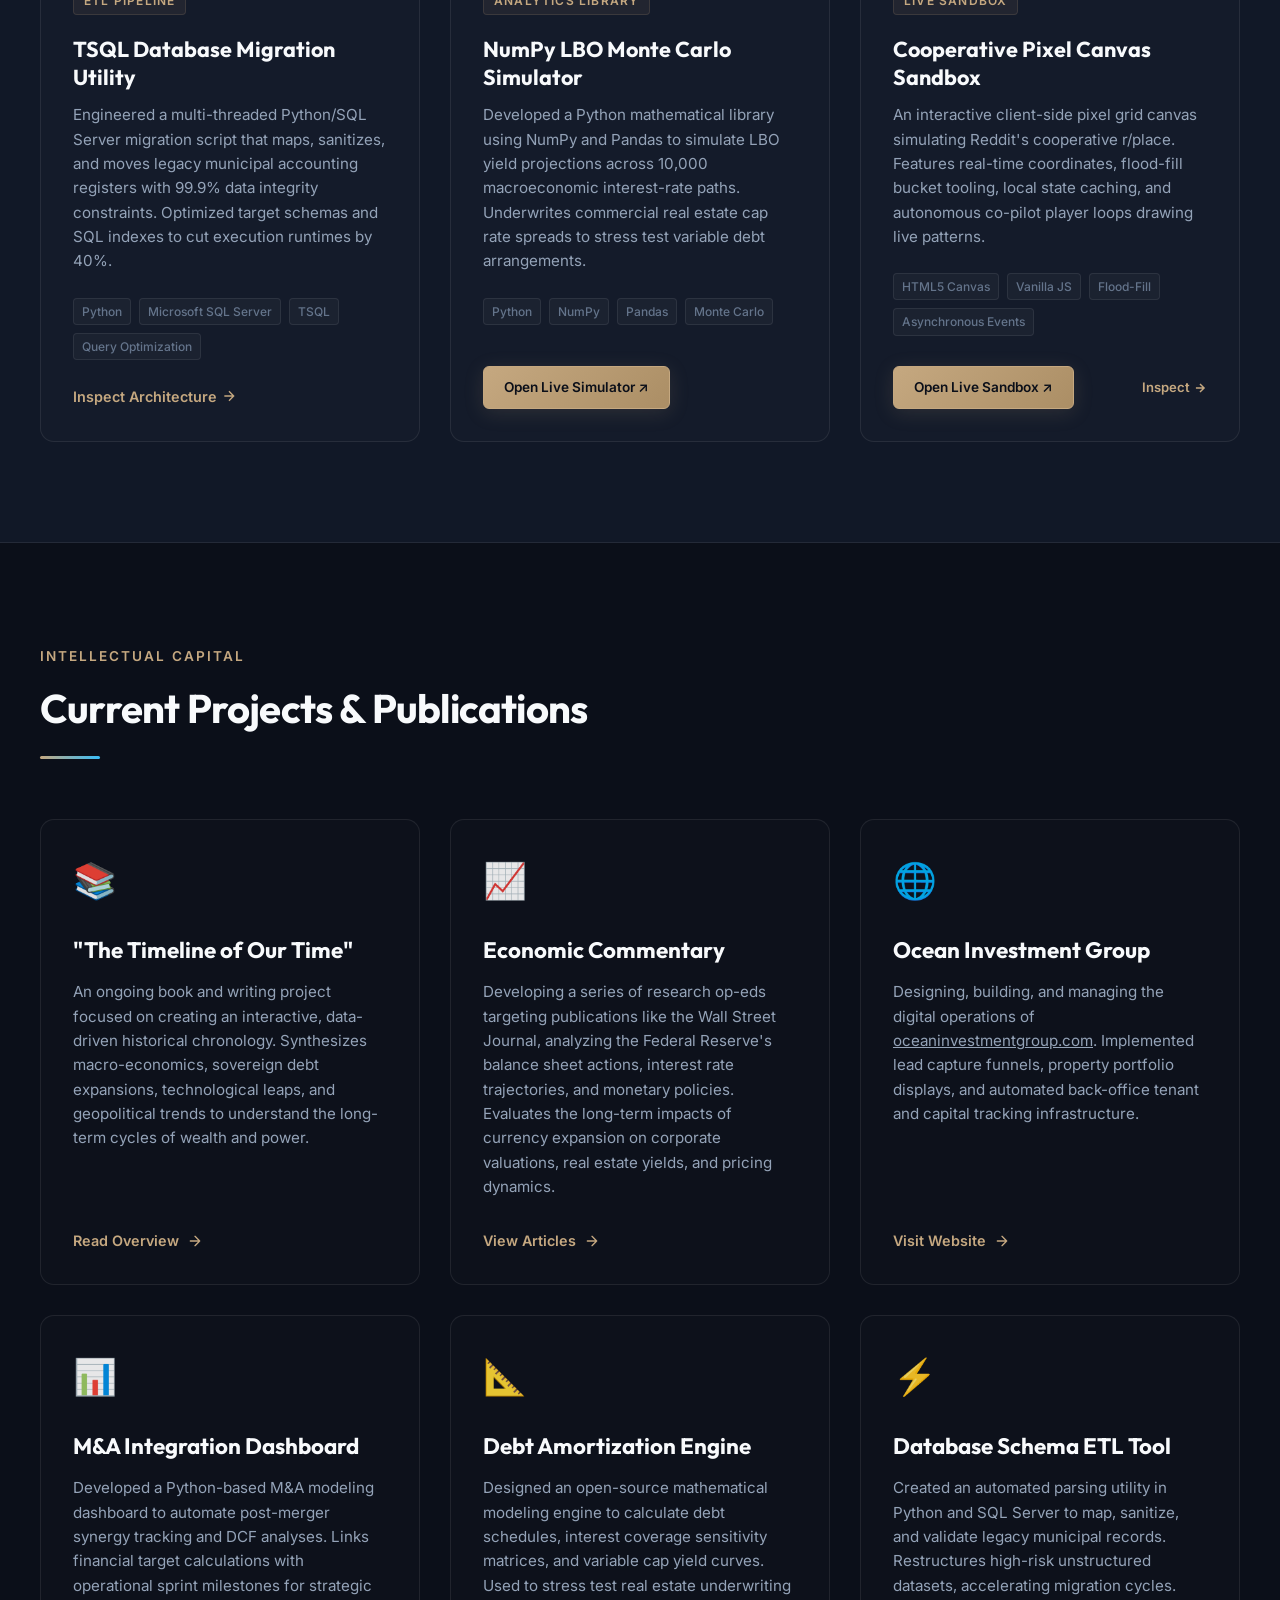
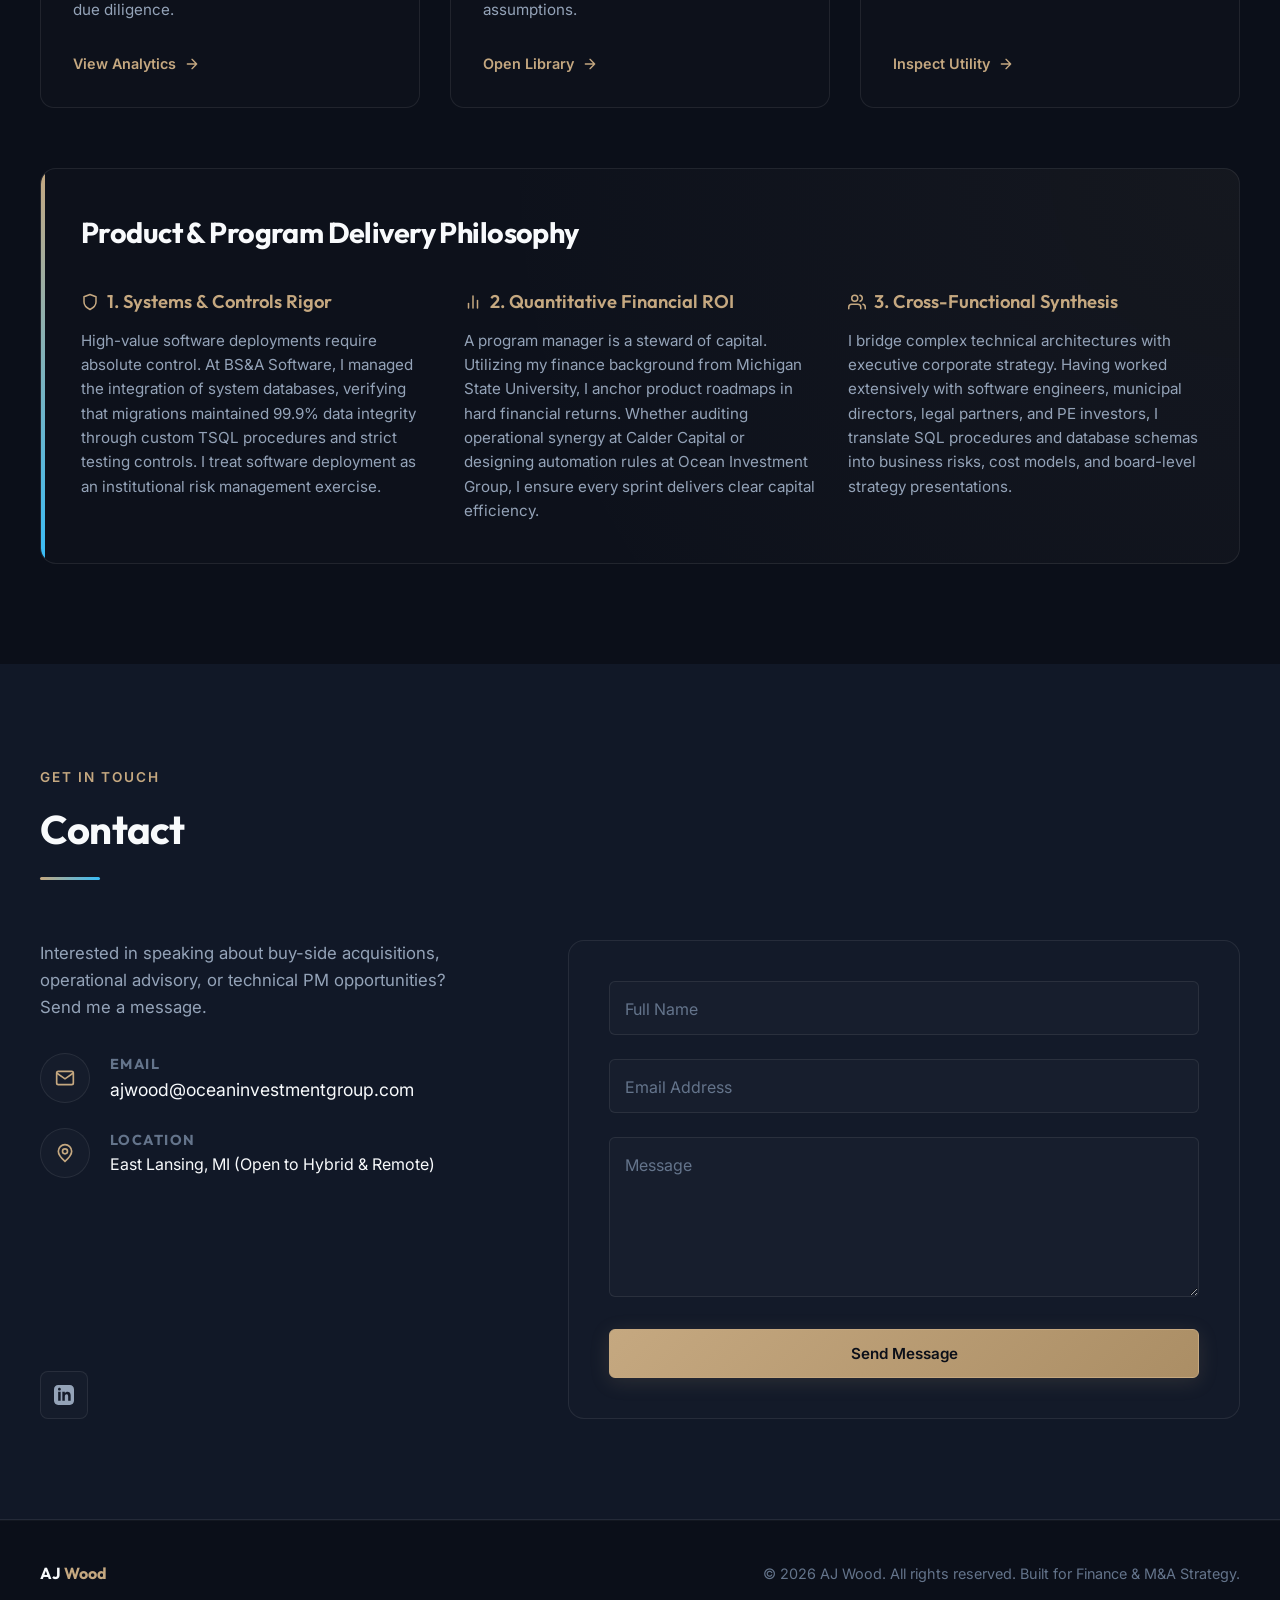
==== commit 00bc3d34: "Add Cooperative Pixel Canvas Sandbox live subpage and integrate landing page and modals" ====
--- a/index.html
+++ b/index.html
@@ -475,6 +475,30 @@
             <a href="simulator.html" class="btn btn-primary btn-sm" id="btn-view-simulator" style="font-size: 0.85rem; padding: 10px 20px;">Open Live Simulator ↗</a>
           </div>
         </div>
+        
+        <!-- Tech Project 4: Cooperative Pixel Canvas Sandbox -->
+        <div class="tech-card">
+          <div class="tech-card-content">
+            <span class="tech-badge">Live Sandbox</span>
+            <h3 class="tech-card-title">Cooperative Pixel Canvas Sandbox</h3>
+            <p class="tech-card-desc">
+              An interactive client-side pixel grid canvas simulating Reddit's cooperative r/place. Features real-time coordinates, flood-fill bucket tooling, local state caching, and autonomous co-pilot player loops drawing live patterns.
+            </p>
+            <div class="tech-tags">
+              <span>HTML5 Canvas</span>
+              <span>Vanilla JS</span>
+              <span>Flood-Fill</span>
+              <span>Asynchronous Events</span>
+            </div>
+          </div>
+          <div class="tech-card-action" style="display: flex; align-items: center; justify-content: space-between; gap: 10px; width: 100%;">
+            <a href="canvas-sandbox.html" class="btn btn-primary btn-sm" id="btn-view-sandbox" style="font-size: 0.85rem; padding: 10px 20px;">Open Live Sandbox ↗</a>
+            <a href="#" class="tech-link-inline" id="link-tech-place" style="font-size: 0.82rem;">
+              Inspect 
+              <svg xmlns="http://www.w3.org/2000/svg" viewBox="0 0 24 24" width="14" height="14" fill="none" stroke="currentColor" stroke-width="2.5" style="vertical-align: middle; margin-left: 3px;"><path d="M5 12h14M12 5l7 7-7 7"/></svg>
+            </a>
+          </div>
+        </div>
       </div>
     </div>
   </section>
--- a/styles.css
+++ b/styles.css
@@ -1516,7 +1516,7 @@
 
 .tech-grid {
   display: grid;
-  grid-template-columns: 1.2fr 0.9fr 0.9fr;
+  grid-template-columns: repeat(3, 1fr);
   gap: 30px;
 }
 
@@ -1559,6 +1559,7 @@
 }
 
 .tech-card.featured {
+  grid-column: 1 / -1;
   background: linear-gradient(135deg, rgba(255, 255, 255, 0.02) 0%, rgba(255, 255, 255, 0.01) 100%);
   border-color: rgba(var(--color-accent-rgb), 0.2);
   box-shadow: 0 10px 30px rgba(0, 0, 0, 0.1);
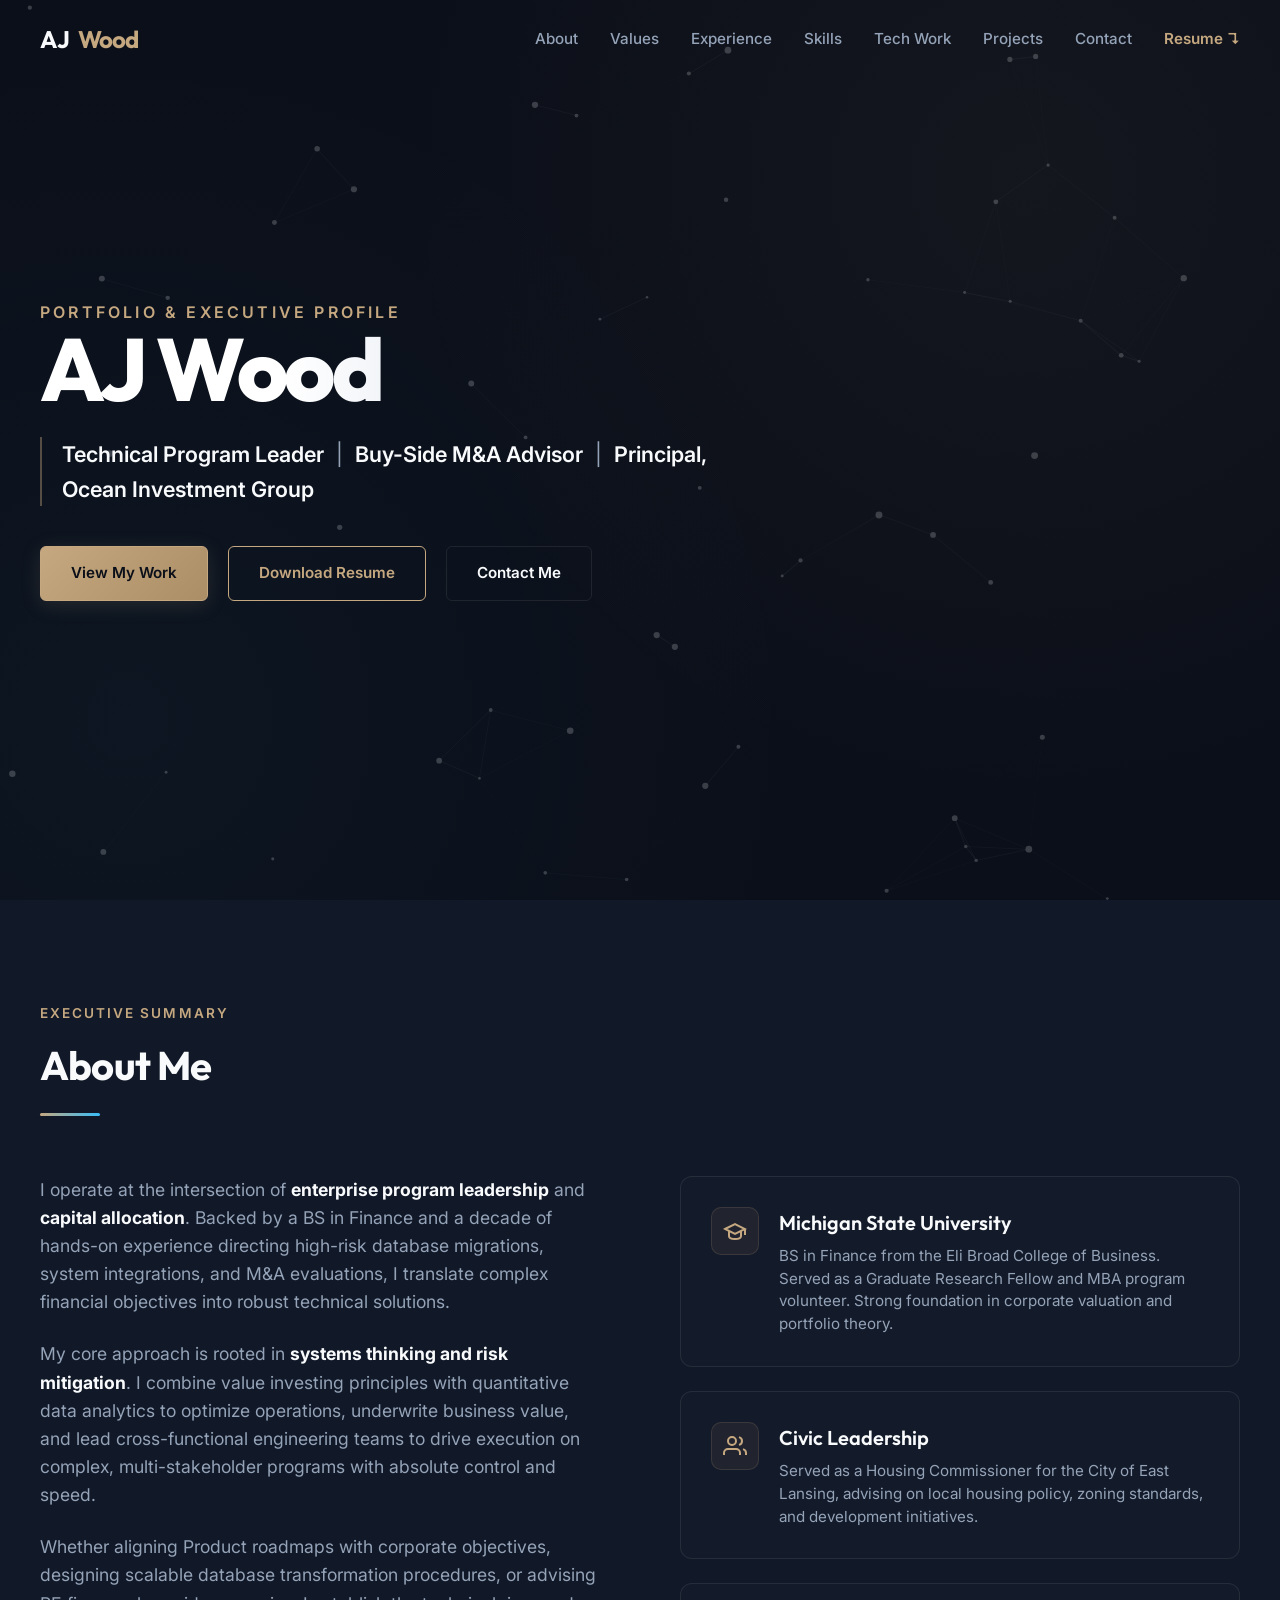
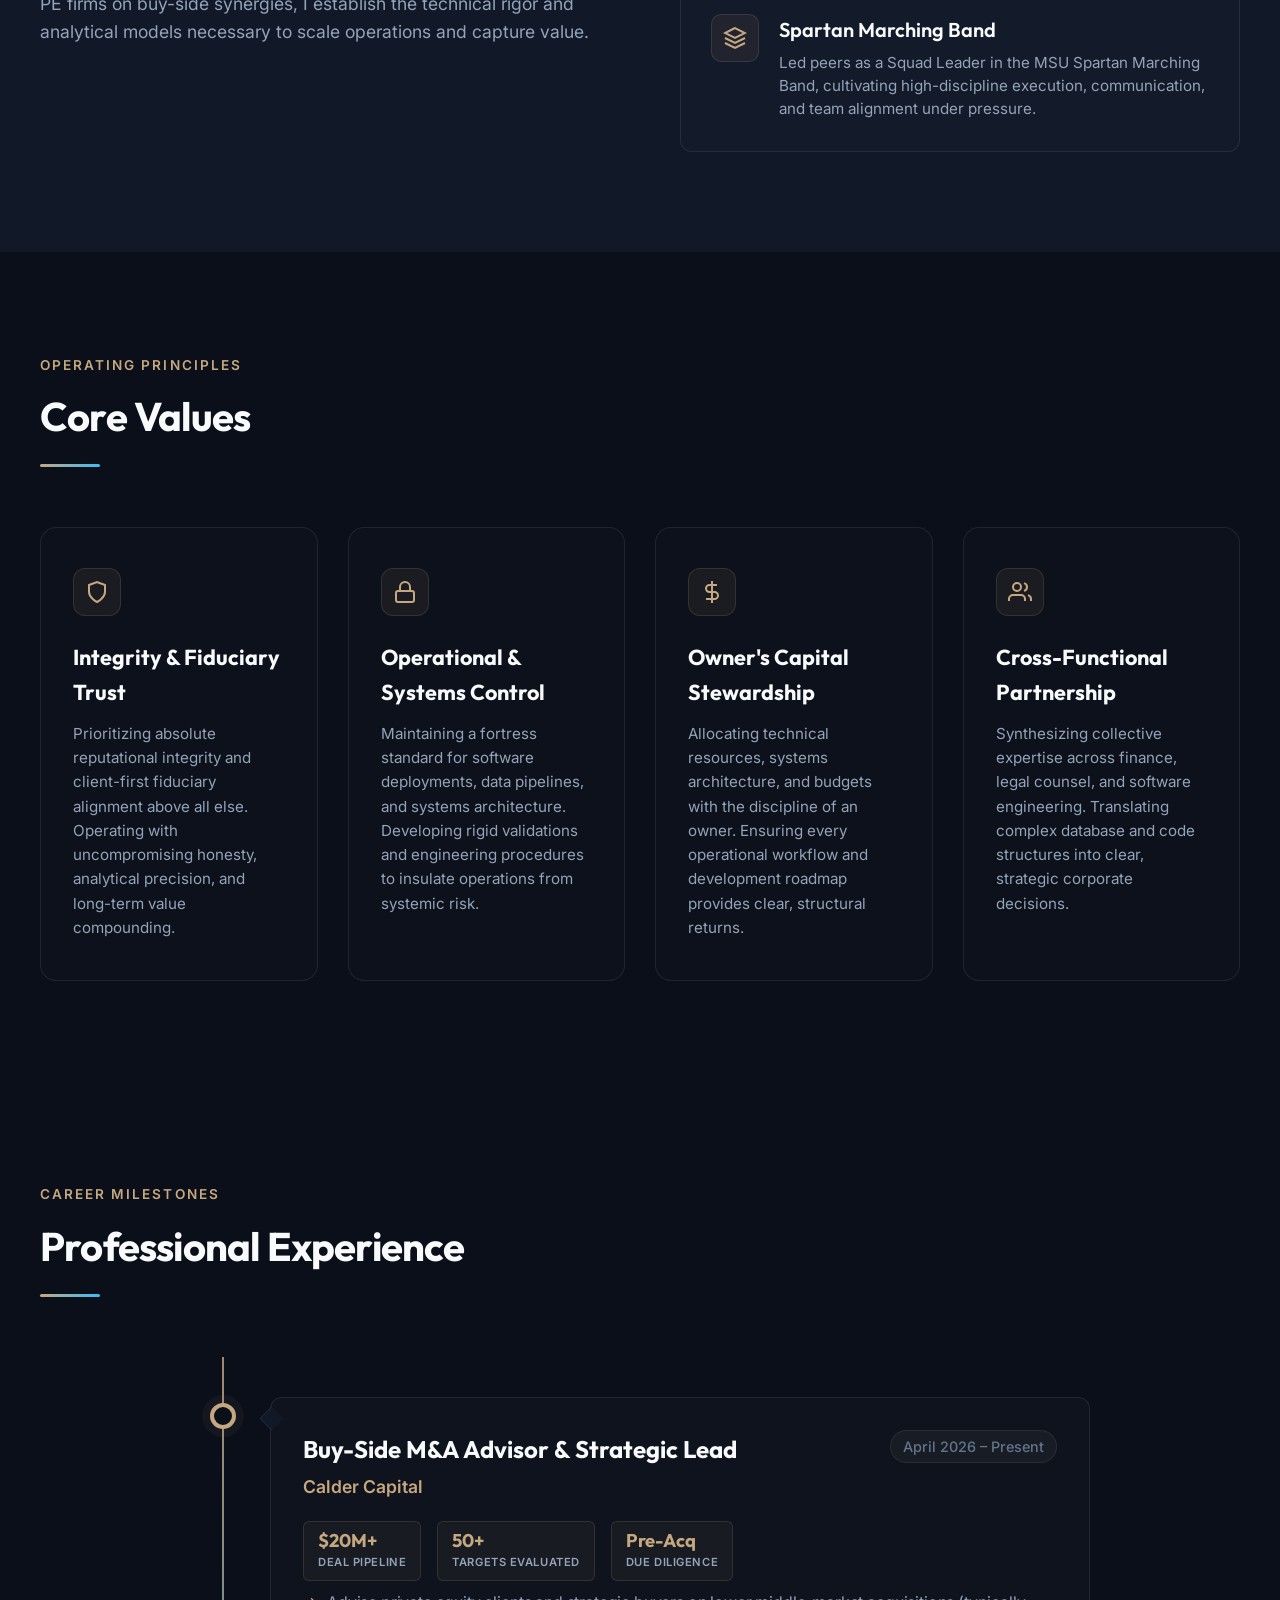
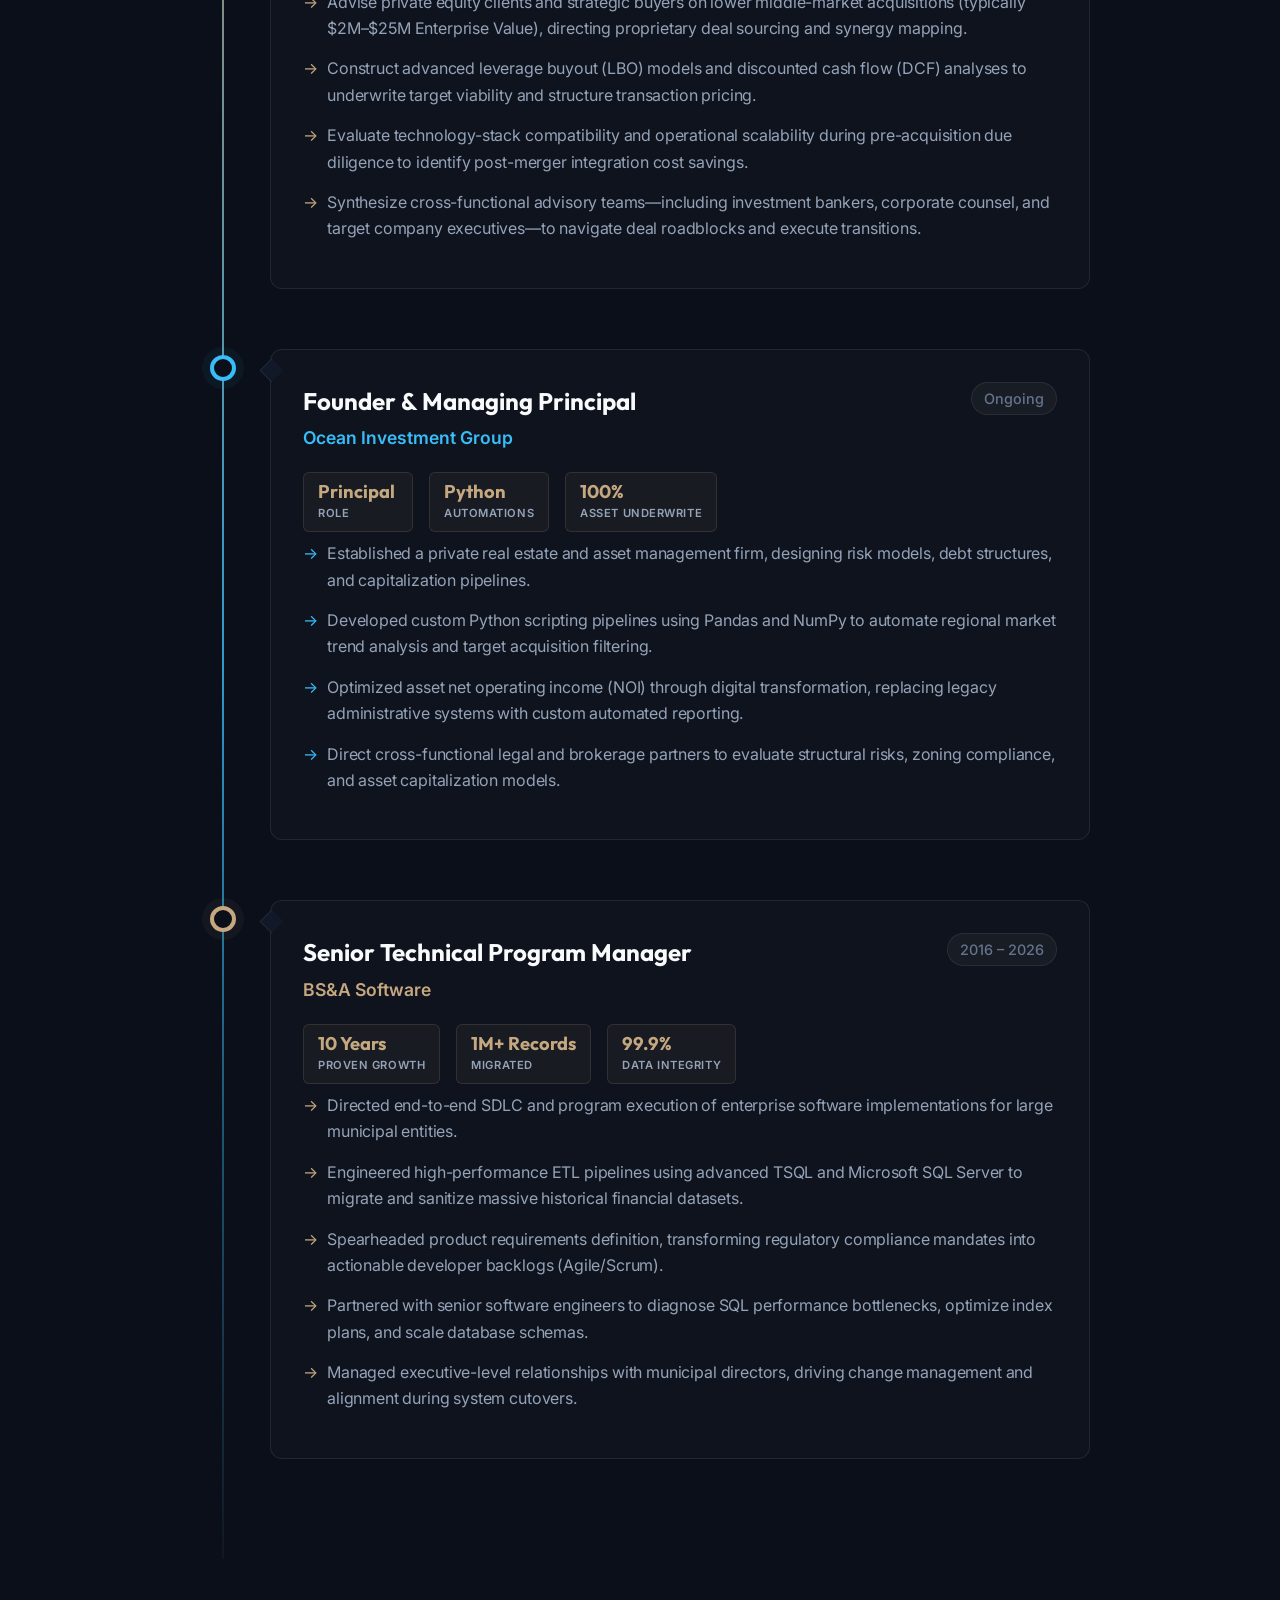
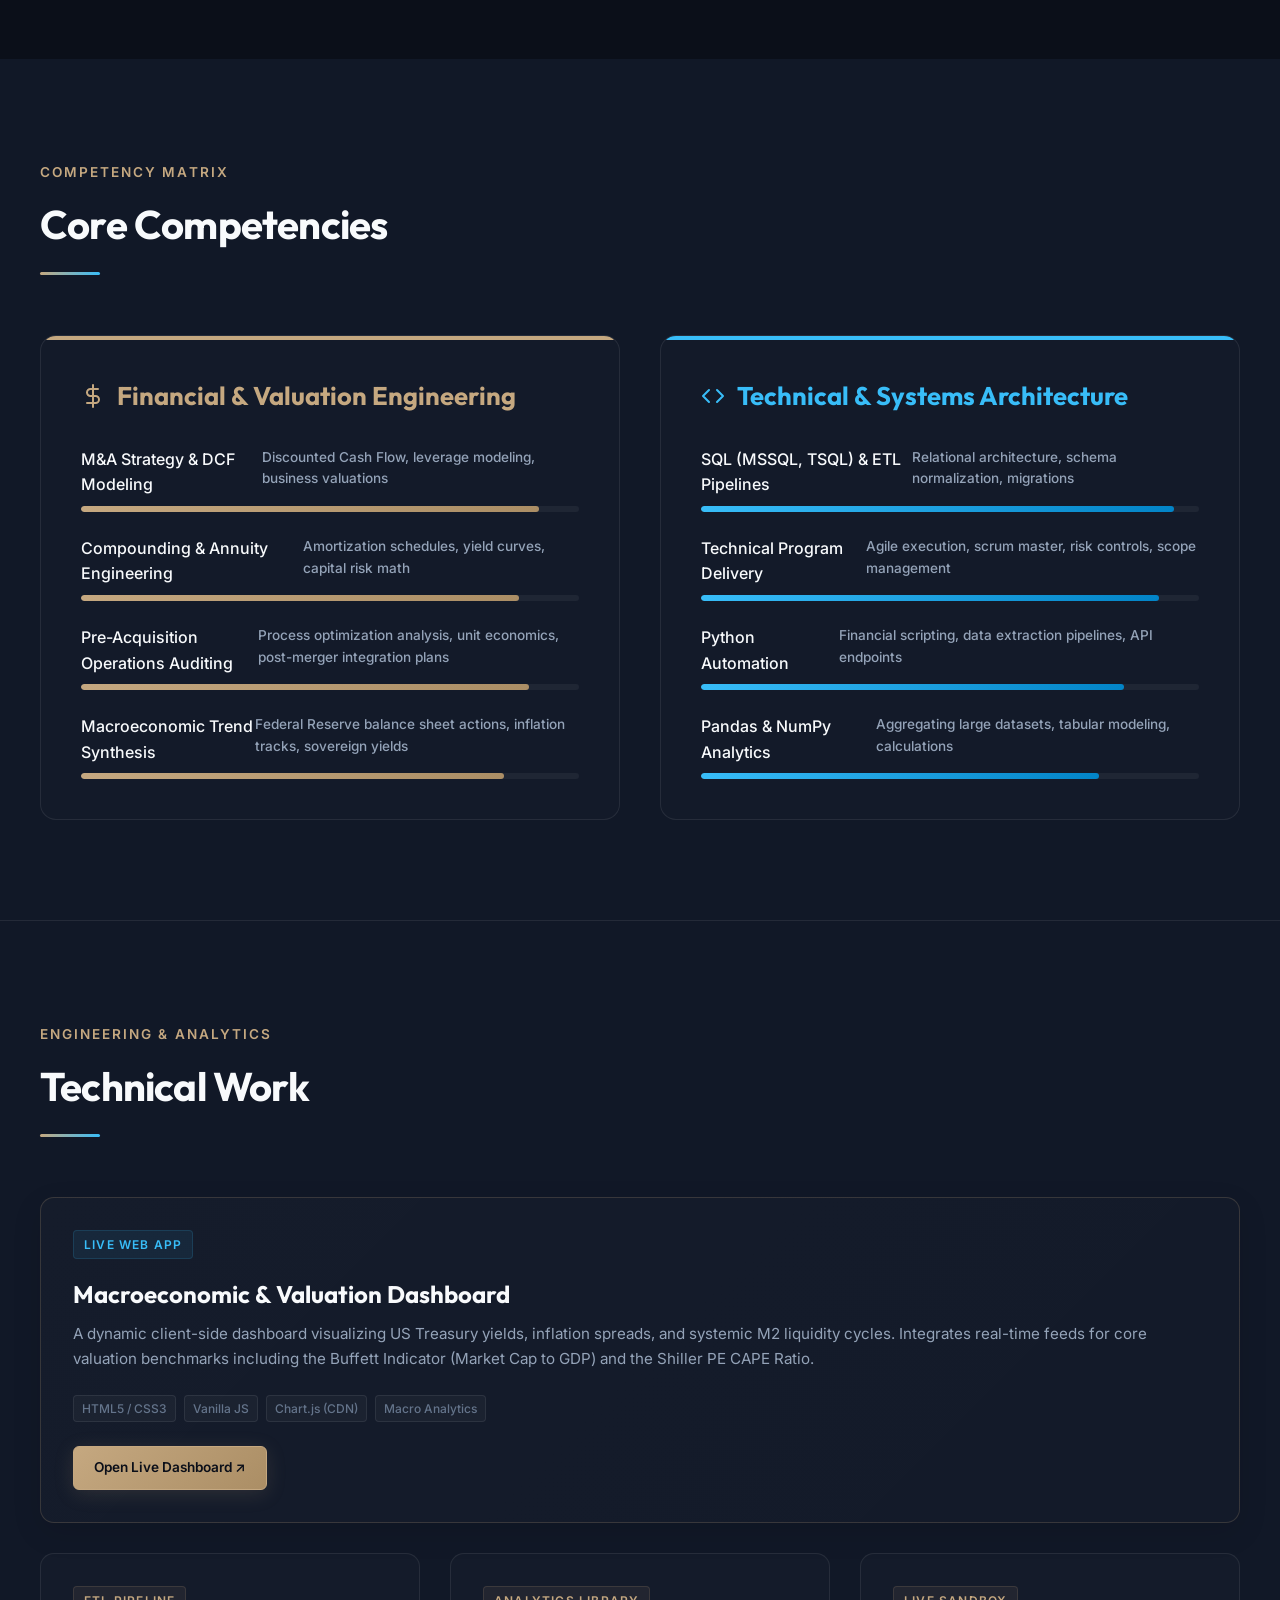
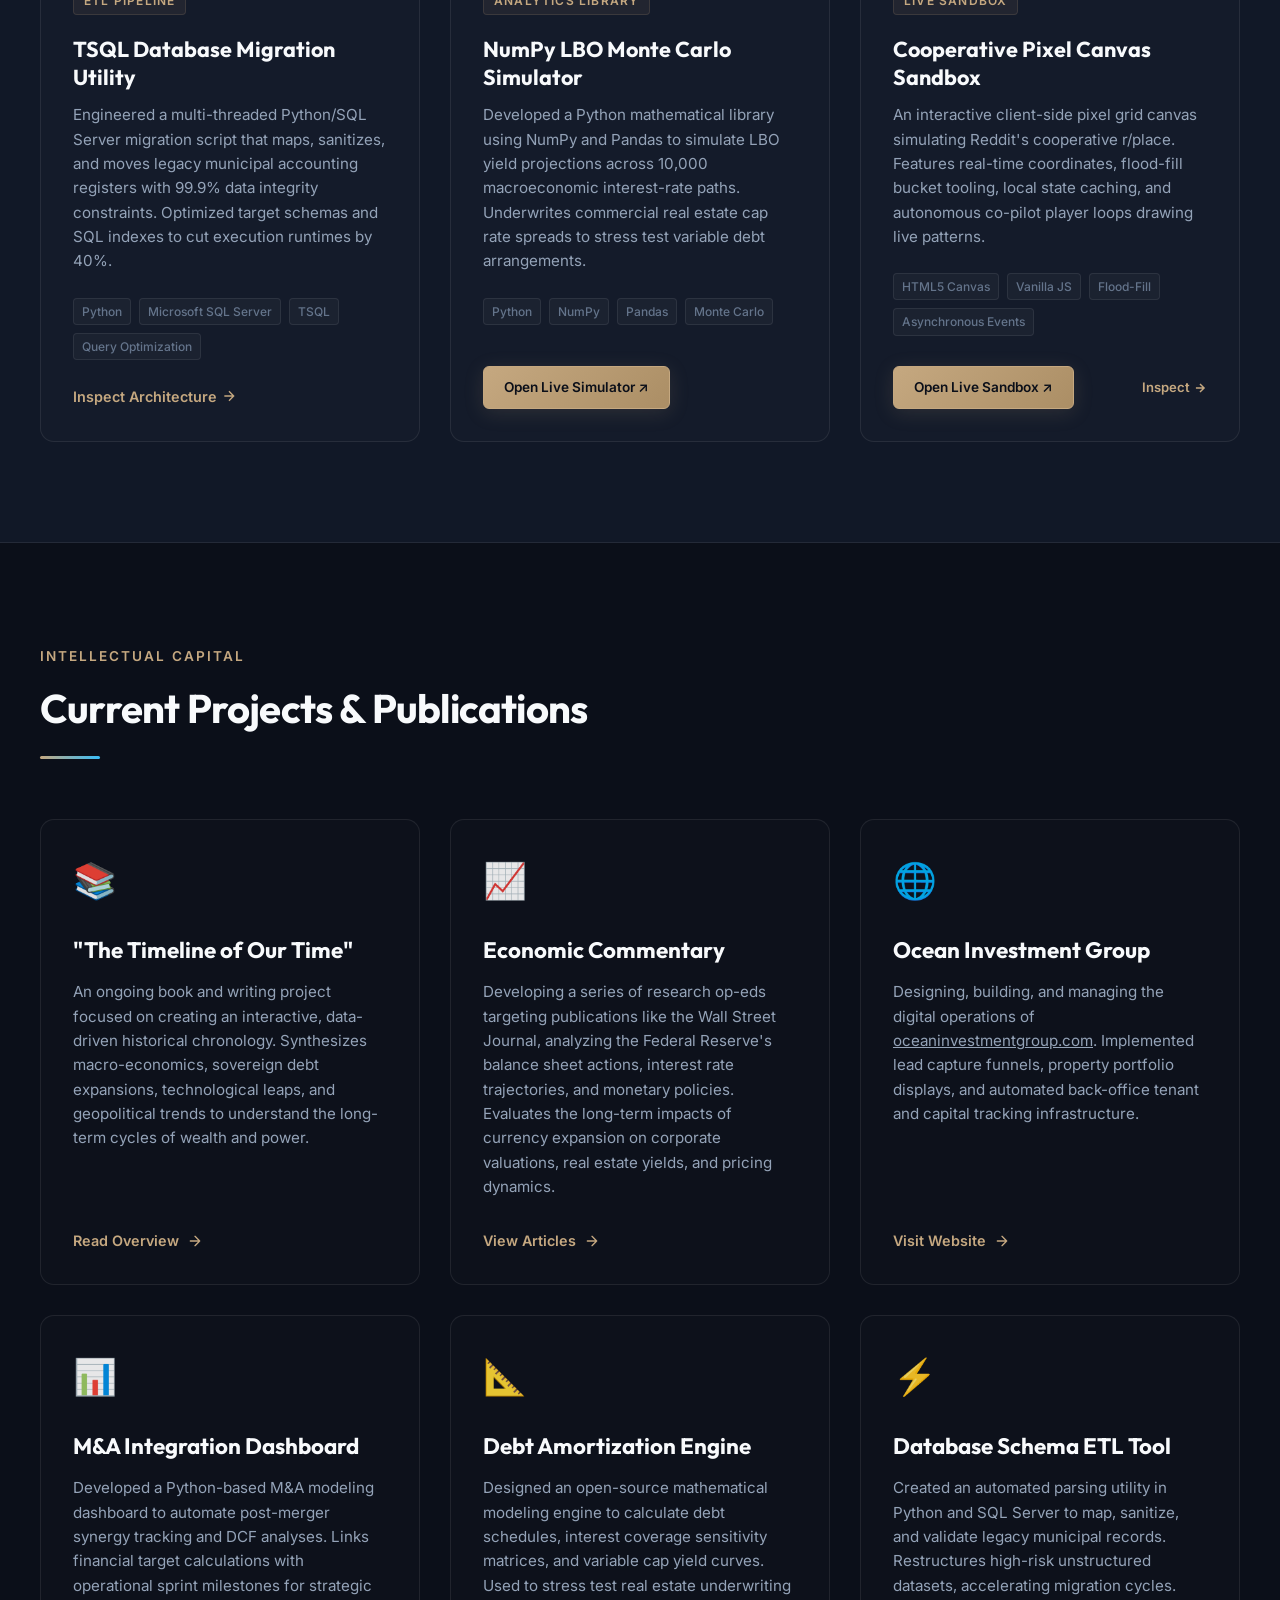
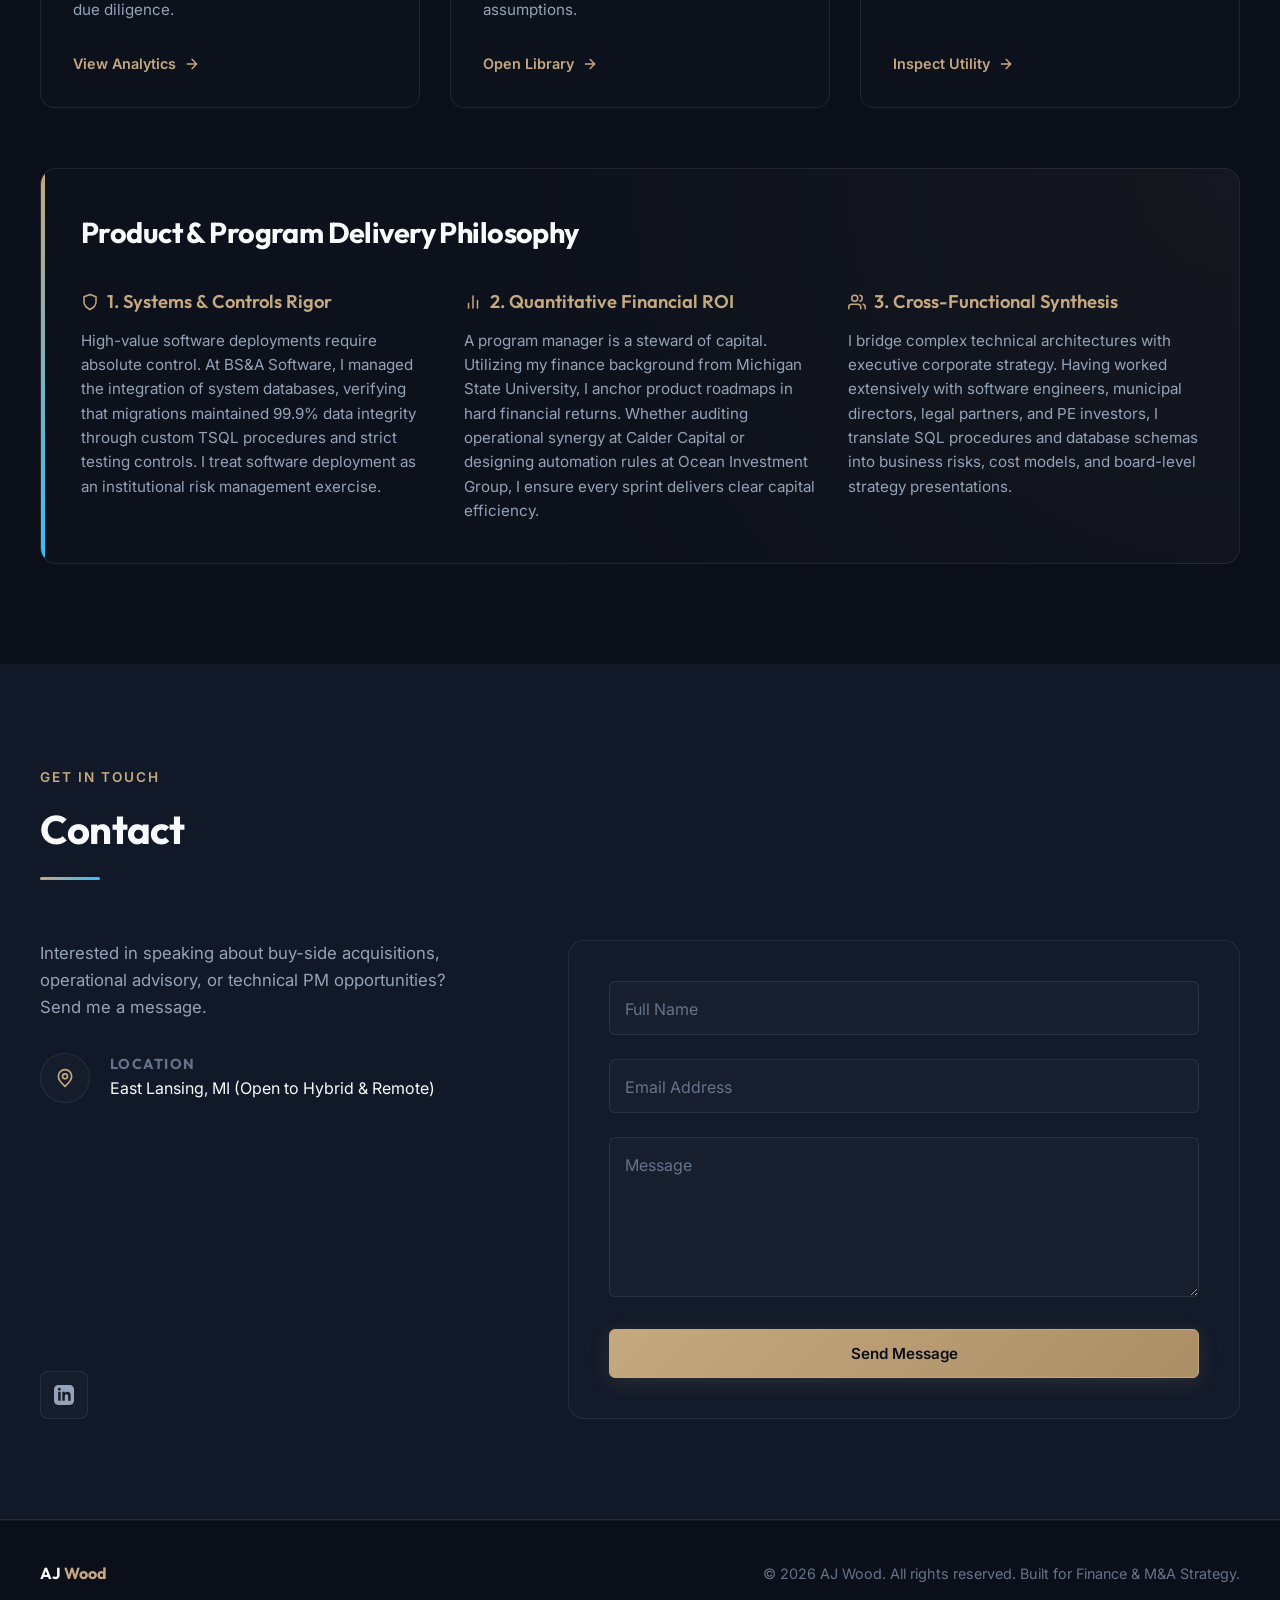
==== commit 49df1308: "Remove exposed email address block to shield against spam scrapers" ====
--- a/index.html
+++ b/index.html
@@ -657,16 +657,7 @@
               Interested in speaking about buy-side acquisitions, operational advisory, or technical PM opportunities? Send me a message.
             </p>
             
-            <!-- Email -->
-            <div class="contact-item">
-              <div class="contact-item-icon">
-                <svg xmlns="http://www.w3.org/2000/svg" viewBox="0 0 24 24" width="20" height="20" fill="none" stroke="currentColor" stroke-width="2"><path d="M4 4h16c1.1 0 2 .9 2 2v12c0 1.1-.9 2-2 2H4c-1.1 0-2-.9-2-2V6c0-1.1.9-2 2-2z"/><path d="M22 6l-10 7L2 6"/></svg>
-              </div>
-              <div class="contact-item-details">
-                <h4>Email</h4>
-                <a href="mailto:ajwood@oceaninvestmentgroup.com" id="contact-email">ajwood@oceaninvestmentgroup.com</a>
-              </div>
-            </div>
+
             
             <!-- Location -->
             <div class="contact-item">
